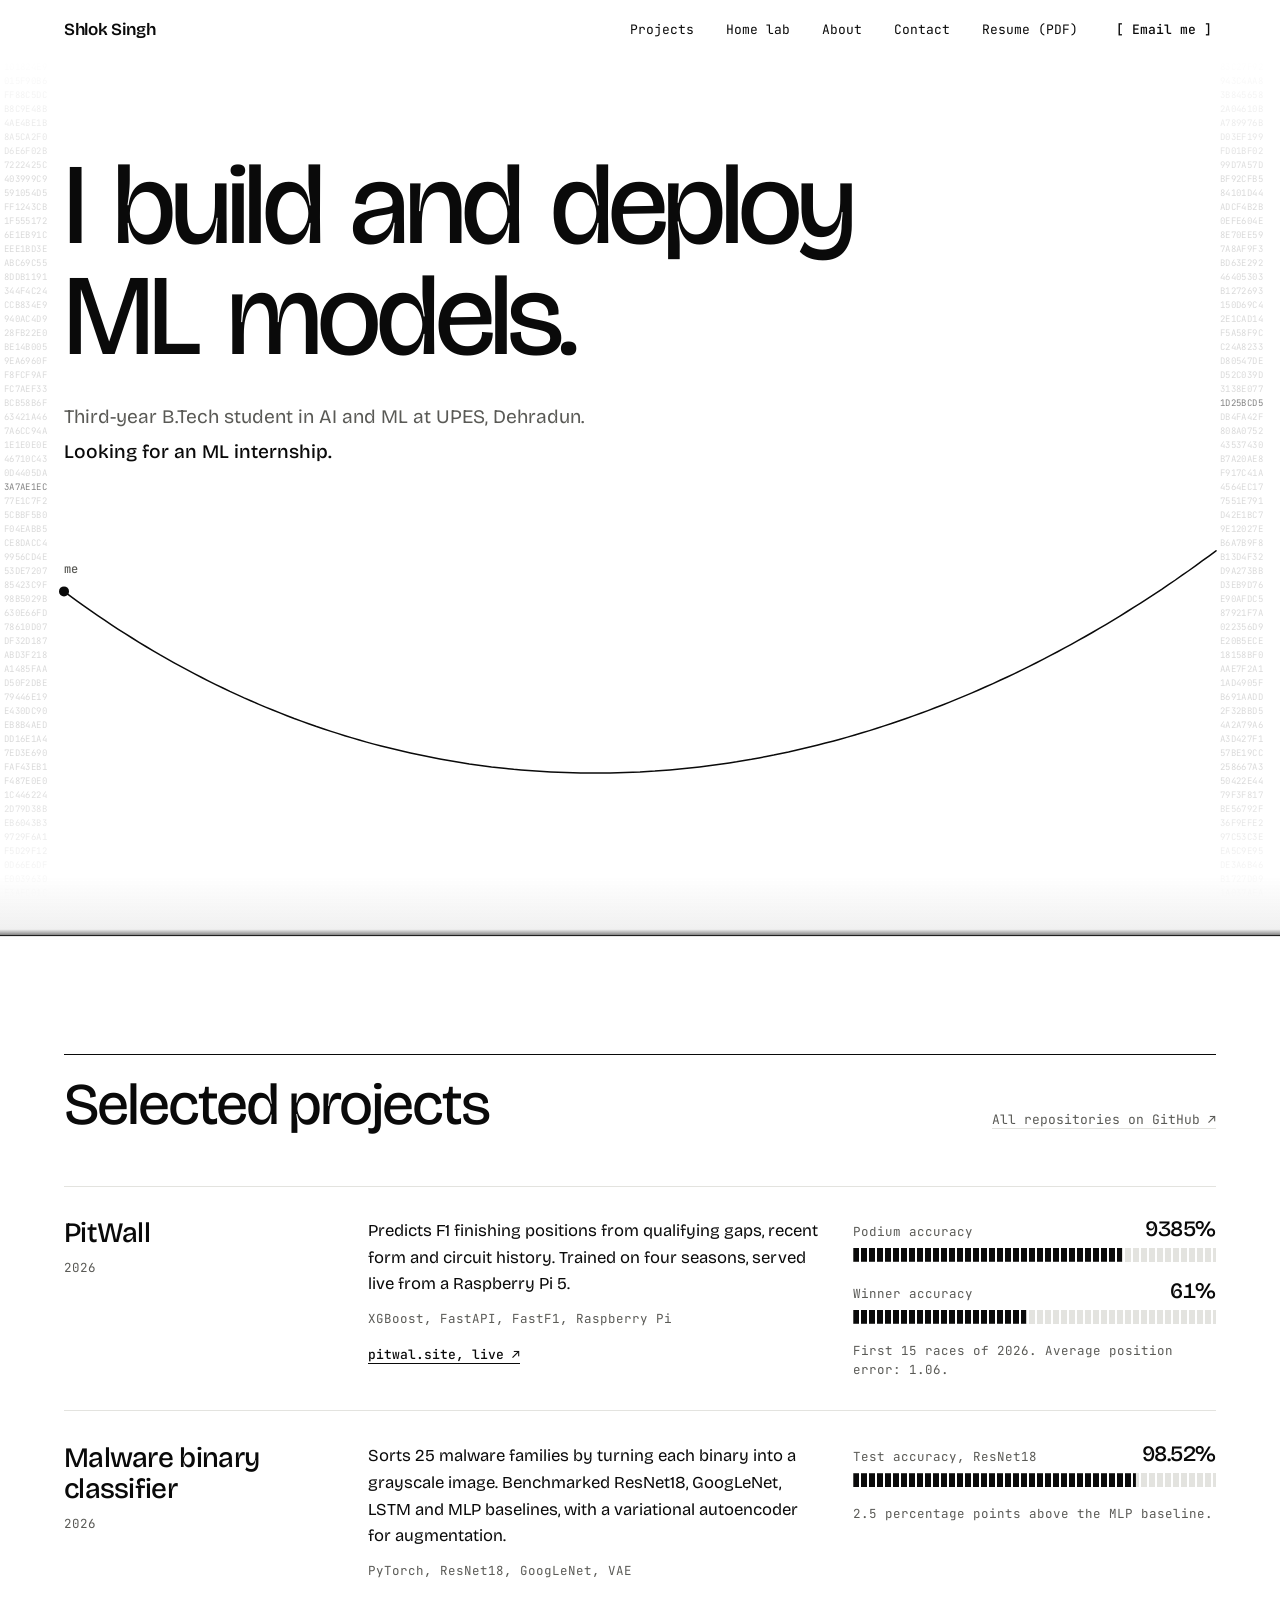
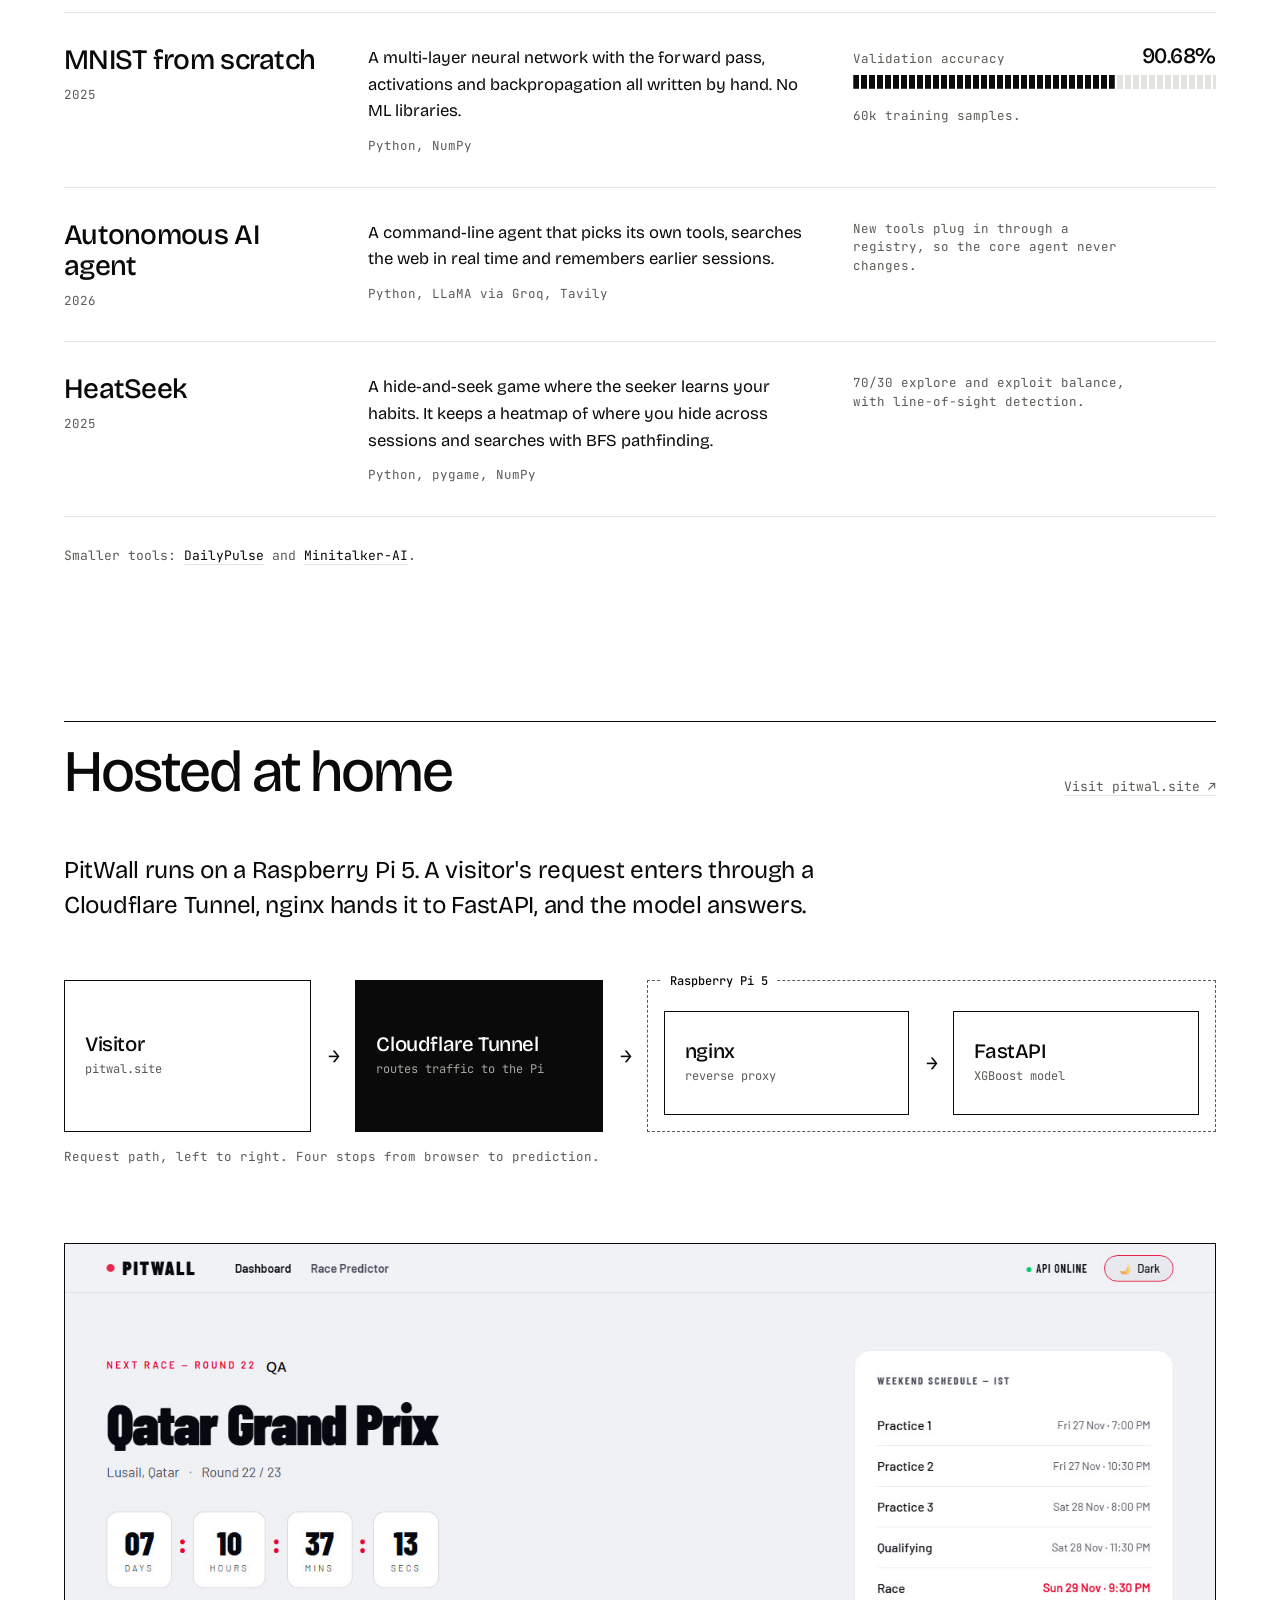
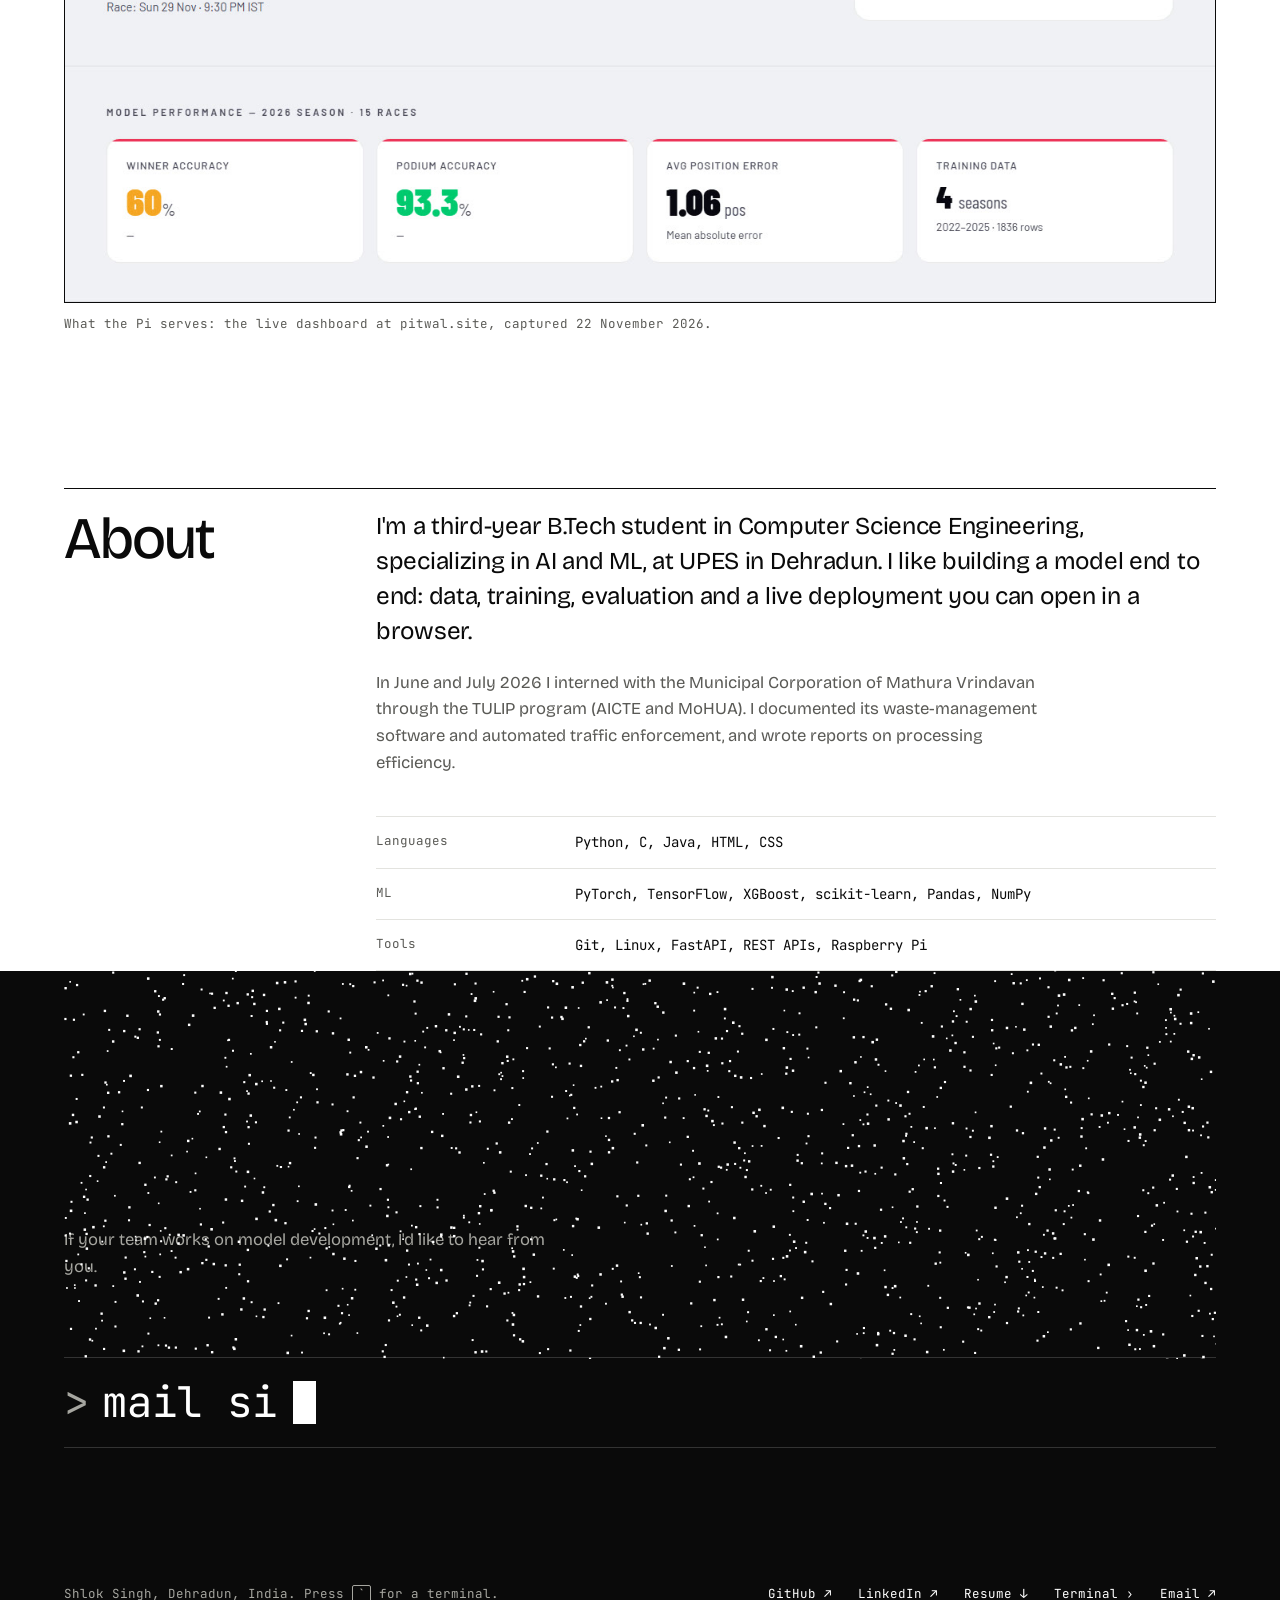
==== index.html @ 0bd2732e "Add profiler cards, terminal, scan sweep and hex strips" ====
<!doctype html>
<html lang="en">
<head>
<meta charset="utf-8">
<meta name="viewport" content="width=device-width, initial-scale=1">
<title>Shlok Singh, ML projects and models</title>
<meta name="description" content="Shlok Singh builds and deploys ML models. Third-year B.Tech student in AI and ML, looking for an ML internship.">
<meta name="theme-color" content="#ffffff">
<meta property="og:title" content="Shlok Singh, ML projects and models">
<meta property="og:description" content="I build and deploy ML models. Looking for an ML internship.">
<meta property="og:type" content="website">
<meta property="og:url" content="https://shlokisafk.github.io/">
<meta property="og:image" content="https://shlokisafk.github.io/assets/pitwall.jpg">
<meta property="og:image:alt" content="The PitWall dashboard, an F1 race predictor served from a Raspberry Pi.">
<meta name="twitter:card" content="summary_large_image">
<link rel="canonical" href="https://shlokisafk.github.io/">
<link rel="icon" href="data:image/svg+xml,%3Csvg xmlns='http://www.w3.org/2000/svg' viewBox='0 0 32 32'%3E%3Crect width='32' height='32' fill='%23fff'/%3E%3Cpath d='M4 9C12 30 22 30 28 6' fill='none' stroke='%230a0a0a' stroke-width='2.5'/%3E%3Ccircle cx='4' cy='9' r='3' fill='%230a0a0a'/%3E%3C/svg%3E">
<link rel="preconnect" href="https://fonts.googleapis.com">
<link rel="preconnect" href="https://fonts.gstatic.com" crossorigin>
<link rel="stylesheet" href="https://fonts.googleapis.com/css2?family=Bricolage+Grotesque:opsz,wght@12..96,300..700&family=JetBrains+Mono:wght@400;500&display=swap">
<script>
  /* Hide animated elements only when JS runs and motion is allowed. Fail open if the script never starts. */
  (function () {
    var d = document.documentElement;
    if (!matchMedia('(prefers-reduced-motion: reduce)').matches) {
      d.classList.add('js');
      window.__psafe = setTimeout(function () { d.classList.remove('js'); }, 5000);
    }
  })();
</script>
<link rel="stylesheet" href="css/style.css">
</head>
<body>
<a class="skip" href="#main">Skip to content</a>

<header class="nav" id="top">
  <a class="brand" href="#top" aria-label="Shlok Singh, back to top">Shlok Singh</a>
  <nav class="nav-links" aria-label="Primary">
    <a href="#projects">Projects</a>
    <a href="#lab">Home lab</a>
    <a href="#about">About</a>
    <a href="#contact">Contact</a>
    <a href="assets/Shlok-Singh-Resume.pdf" download>Resume (PDF)</a>
  </nav>
  <a class="nav-cta" href="mailto:singhshlok720@gmail.com">[ Email me ]</a>
</header>

<main id="main">

  <section class="hero" id="hero" aria-labelledby="hero-title">
    <div class="wrap">
      <h1 id="hero-title" class="display" aria-label="I build and deploy ML models.">
        <span class="ln" aria-hidden="true">I build and deploy</span>
        <span class="ln" aria-hidden="true">ML models.</span>
      </h1>
      <p class="hero-sub">
        Third-year B.Tech student in AI and ML at UPES, Dehradun.
        <strong>Looking for an ML internship.</strong>
      </p>
    </div>

    <p class="ping-line" id="live" hidden><span class="live-dot" id="live-dot" aria-hidden="true"></span><span id="live-txt">Asking the Raspberry Pi at pitwal.site…</span></p>
    <button class="pause" id="pause" type="button" aria-pressed="false" hidden>Pause animation</button>
    <div class="thread" aria-hidden="true">
      <svg id="thread-svg" focusable="false">
        <path id="thread-path" pathLength="1" fill="none" stroke="currentColor" stroke-width="1.5" stroke-linecap="round"/>
        <g id="packets"></g>
        <g id="node-me">
          <circle class="n-ring" r="5" fill="none" stroke="currentColor" stroke-width="1.5" opacity="0"/>
          <circle class="n-core" r="5" fill="currentColor"/>
          <text class="n-label">me</text>
        </g>
        <g id="node-model">
          <circle class="n-ring" r="5" fill="none" stroke="currentColor" stroke-width="1.5" opacity="0"/>
          <circle class="n-core" r="5" fill="var(--paper)" stroke="currentColor" stroke-width="1.5"/>
          <text class="n-label">model</text>
        </g>
      </svg>
    </div>
  </section>

  <section class="section" id="projects" aria-labelledby="projects-title">
    <div class="wrap">
      <div class="sec-head">
        <h2 id="projects-title">Selected projects</h2>
        <a class="quiet" href="https://github.com/ShlokisAFK">All repositories on GitHub ↗</a>
      </div>

      <ul class="work">
        <li class="work-row" data-profile="model: XGBoost, early stopping|trained on: 1,836 rows, 2022-2025|features: form, circuit, quali gap|served: Raspberry Pi 5, FastAPI|podium: 93.3%  winner: 60%">
          <div class="w-name">
            <h3><a class="stretch" href="https://github.com/ShlokisAFK/PitWall">PitWall</a></h3>
            <p class="meta">2026</p>
          </div>
          <div class="w-body">
            <p>Predicts F1 finishing positions from qualifying gaps, recent form and circuit history. Trained on four seasons, served live from a Raspberry Pi 5.</p>
            <p class="stack">XGBoost, FastAPI, FastF1, Raspberry Pi</p>
            <p><a class="live" href="https://pitwal.site">pitwal.site, live ↗</a></p>
          </div>
          <div class="w-metrics">
            <div class="metric">
              <div class="m-top"><span>Podium accuracy</span><span class="m-val"><b data-count="93.3" data-dec="1">93.3</b>%</span></div>
              <div class="bar" role="img" aria-label="Podium accuracy 93.3 percent"><i style="--v:93.3%"></i></div>
            </div>
            <div class="metric">
              <div class="m-top"><span>Winner accuracy</span><span class="m-val"><b data-count="60" data-dec="0">60</b>%</span></div>
              <div class="bar" role="img" aria-label="Winner accuracy 60 percent"><i style="--v:60%"></i></div>
            </div>
            <p class="note">First 15 races of 2026. Average position error: 1.06.</p>
          </div>
        </li>

        <li class="work-row" data-profile="task: 25-class image classification|input: binaries as grayscale images|models: ResNet18, GoogLeNet, LSTM, MLP|augmentation: variational autoencoder|best: ResNet18, 98.12% test accuracy">
          <div class="w-name">
            <h3><a class="stretch" href="https://github.com/ShlokisAFK/malware-binary-classifier">Malware binary classifier</a></h3>
            <p class="meta">2026</p>
          </div>
          <div class="w-body">
            <p>Sorts 25 malware families by turning each binary into a grayscale image. Benchmarked ResNet18, GoogLeNet, LSTM and MLP baselines, with a variational autoencoder for augmentation.</p>
            <p class="stack">PyTorch, ResNet18, GoogLeNet, VAE</p>
          </div>
          <div class="w-metrics">
            <div class="metric">
              <div class="m-top"><span>Test accuracy, ResNet18</span><span class="m-val"><b data-count="98.12" data-dec="2">98.12</b>%</span></div>
              <div class="bar" role="img" aria-label="Test accuracy 98.12 percent"><i style="--v:98.12%"></i></div>
            </div>
            <p class="note">2.5 percentage points above the MLP baseline.</p>
          </div>
        </li>

        <li class="work-row" data-profile="built with: Python, NumPy only|by hand: forward pass, backprop|data: 60k samples|result: 90.78% validation accuracy">
          <div class="w-name">
            <h3><a class="stretch" href="https://github.com/ShlokisAFK/MNIST-Digit-Classifier">MNIST from scratch</a></h3>
            <p class="meta">2025</p>
          </div>
          <div class="w-body">
            <p>A multi-layer neural network with the forward pass, activations and backpropagation all written by hand. No ML libraries.</p>
            <p class="stack">Python, NumPy</p>
          </div>
          <div class="w-metrics">
            <div class="metric">
              <div class="m-top"><span>Validation accuracy</span><span class="m-val"><b data-count="90.78" data-dec="2">90.78</b>%</span></div>
              <div class="bar" role="img" aria-label="Validation accuracy 90.78 percent"><i style="--v:90.78%"></i></div>
            </div>
            <p class="note">60k training samples.</p>
          </div>
        </li>

        <li class="work-row" data-profile="model: LLaMA via Groq|search: Tavily, real time|memory: persistent JSON|design: tool registry|interface: command line">
          <div class="w-name">
            <h3><a class="stretch" href="https://github.com/ShlokisAFK/ai_agent">Autonomous AI agent</a></h3>
            <p class="meta">2026</p>
          </div>
          <div class="w-body">
            <p>A command-line agent that picks its own tools, searches the web in real time and remembers earlier sessions.</p>
            <p class="stack">Python, LLaMA via Groq, Tavily</p>
          </div>
          <div class="w-metrics">
            <p class="note solo">New tools plug in through a registry, so the core agent never changes.</p>
          </div>
        </li>

        <li class="work-row" data-profile="agent: seeker with BFS pathfinding|learns: player heatmap across sessions|policy: 70/30 explore and exploit|perception: line-of-sight detection|stack: Python, pygame, NumPy">
          <div class="w-name">
            <h3><a class="stretch" href="https://github.com/ShlokisAFK/HeatSeek">HeatSeek</a></h3>
            <p class="meta">2025</p>
          </div>
          <div class="w-body">
            <p>A hide-and-seek game where the seeker learns your habits. It keeps a heatmap of where you hide across sessions and searches with BFS pathfinding.</p>
            <p class="stack">Python, pygame, NumPy</p>
          </div>
          <div class="w-metrics">
            <p class="note solo">70/30 explore and exploit balance, with line-of-sight detection.</p>
          </div>
        </li>
      </ul>

      <p class="also">Smaller tools: <a href="https://github.com/ShlokisAFK/DailyPulse">DailyPulse</a> and <a href="https://github.com/ShlokisAFK/Minitalker-AI">Minitalker-AI</a>.</p>
    </div>
  </section>

  <section class="section" id="lab" aria-labelledby="lab-title">
    <div class="wrap">
      <div class="sec-head">
        <h2 id="lab-title">Hosted at home</h2>
        <a class="quiet" href="https://pitwal.site">Visit pitwal.site ↗</a>
      </div>
      <p class="lead">PitWall runs on a Raspberry Pi 5. A visitor's request enters through a Cloudflare Tunnel, nginx hands it to FastAPI, and the model answers.</p>

      <ol class="flow" aria-label="Request path from visitor to model">
        <li class="step"><span class="s-name">Visitor</span><span class="s-sub">pitwal.site</span></li>
        <li class="step"><span class="s-name">Cloudflare Tunnel</span><span class="s-sub">routes traffic to the Pi</span></li>
        <li class="pi">
          <span class="pi-label">Raspberry Pi 5</span>
          <ol>
            <li class="step"><span class="s-name">nginx</span><span class="s-sub">reverse proxy</span></li>
            <li class="step"><span class="s-name">FastAPI</span><span class="s-sub">XGBoost model</span></li>
          </ol>
        </li>
      </ol>
      <p class="note">Request path, left to right. Four stops from browser to prediction.</p>

      <figure class="shot">
        <a href="https://pitwal.site" aria-label="Open the live PitWall dashboard, pitwal.site">
          <img src="assets/pitwall.jpg" width="1440" height="824" loading="lazy"
               alt="The PitWall dashboard in its light theme: a countdown to the next Grand Prix and four model-performance cards showing 60 percent winner accuracy, 93.3 percent podium accuracy, 1.06 positions average error, and four seasons of training data.">
        </a>
        <figcaption class="note">What the Pi serves: the live dashboard at pitwal.site, captured 22 November 2026.</figcaption>
      </figure>
    </div>
  </section>

  <section class="section" id="about" aria-labelledby="about-title">
    <div class="wrap">
     <div class="about about-rule">
      <div>
        <h2 id="about-title">About</h2>
      </div>
      <div class="about-body">
        <p class="lead">I'm a third-year B.Tech student in Computer Science Engineering, specializing in AI and ML, at UPES in Dehradun. I like building a model end to end: data, training, evaluation and a live deployment you can open in a browser.</p>
        <p>In June and July 2026 I interned with the Municipal Corporation of Mathura Vrindavan through the TULIP program (AICTE and MoHUA). I documented its waste-management software and automated traffic enforcement, and wrote reports on processing efficiency.</p>
        <dl class="skills">
          <div><dt>Languages</dt><dd>Python, C, Java, HTML, CSS</dd></div>
          <div><dt>ML</dt><dd>PyTorch, TensorFlow, XGBoost, scikit-learn, Pandas, NumPy</dd></div>
          <div><dt>Tools</dt><dd>Git, Linux, FastAPI, REST APIs, Raspberry Pi</dd></div>
        </dl>
      </div>
     </div>
    </div>
  </section>

  <section class="band" id="contact" aria-labelledby="contact-title">
    <div class="wrap">
      <h2 id="contact-title">Open to an ML internship.</h2>
      <p class="band-sub">If your team works on model development, I'd like to hear from you.</p>
      <a class="cmd" href="mailto:singhshlok720@gmail.com" aria-label="Email singhshlok720@gmail.com">
        <span class="prompt" aria-hidden="true">&gt;</span>
        <span class="cmd-text" aria-hidden="true">mail singhshlok720@gmail.com</span><span class="cur" aria-hidden="true"></span>
      </a>
      <footer class="foot">
        <p>Shlok Singh, Dehradun, India. Press <kbd>`</kbd> for a terminal.</p>
        <p><a href="https://github.com/ShlokisAFK">GitHub ↗</a> <a href="https://www.linkedin.com/in/shlokisafk/">LinkedIn ↗</a> <a href="assets/Shlok-Singh-Resume.pdf" download>Resume ↓</a> <button type="button" class="linklike" data-open-terminal>Terminal ›</button> <a href="mailto:singhshlok720@gmail.com">Email ↗</a></p>
      </footer>
    </div>
  </section>

</main>

<script src="vendor/gsap.min.js"></script>
<script src="vendor/ScrollTrigger.min.js"></script>
<script src="vendor/ScrambleTextPlugin.min.js"></script>
<script src="js/main.js"></script>
<script src="js/dust.js"></script>
<script src="js/artifacts.js"></script>
<script src="js/profiler.js"></script>
<script src="js/terminal.js"></script>
<script src="js/sweep.js"></script>
<script src="js/hexstrip.js"></script>
</body>
</html>
---- css/style.css ----
/* ---------- Tokens ---------- */
:root {
  --paper: #ffffff;
  --wash: #f6f6f4;
  --ink: #0a0a0a;
  --ink-2: #5a5a56;      /* 6.9:1 on paper */
  --rule: #e3e3df;
  --dim: #a6a6a0;        /* on ink, 7.9:1 */

  --sans: "Bricolage Grotesque", system-ui, -apple-system, "Segoe UI", sans-serif;
  --mono: "JetBrains Mono", ui-monospace, "SFMono-Regular", Menlo, Consolas, monospace;

  --nav: 60px;
  --gutter: clamp(20px, 5vw, 96px);
  --max: 2400px;
  --ease: cubic-bezier(.2, .7, .2, 1);
}

*, *::before, *::after { box-sizing: border-box; }
html { scroll-behavior: smooth; scroll-padding-top: calc(var(--nav) + 16px); -webkit-text-size-adjust: 100%; }
body {
  margin: 0;
  background: var(--paper);
  color: var(--ink);
  font: 400 clamp(16px, .6vw + 9px, 21px)/1.6 var(--sans);
  font-optical-sizing: auto;
  -webkit-font-smoothing: antialiased;
  text-rendering: optimizeLegibility;
}
h1, h2, h3, p, ul, ol, dl, dd { margin: 0; padding: 0; }
ul, ol { list-style: none; }
a { color: inherit; text-decoration: none; }
:focus-visible { outline: 2px solid var(--ink); outline-offset: 4px; border-radius: 1px; }
.band :focus-visible { outline-color: var(--paper); }

.wrap { width: 100%; max-width: var(--max); margin-inline: auto; padding-inline: var(--gutter); }
.skip { position: absolute; left: 16px; top: -60px; z-index: 100; padding: 10px 14px; background: var(--ink); color: var(--paper); font: 500 13px var(--mono); }
.skip:focus { top: 12px; }

/* ---------- Nav ---------- */
.nav {
  position: fixed; inset: 0 0 auto 0; z-index: 50; height: var(--nav);
  display: flex; align-items: center; gap: 32px;
  padding-inline: max(var(--gutter), calc((100vw - var(--max)) / 2 + var(--gutter)));
  background: color-mix(in srgb, var(--paper) 92%, transparent);
  backdrop-filter: blur(10px);
  border-bottom: 1px solid transparent;
  transition: border-color .3s;
}
.nav.scrolled { border-bottom-color: var(--rule); }
.brand { font-weight: 600; font-size: 17px; letter-spacing: -.02em; margin-right: auto; }
.nav-links { display: flex; gap: 28px; font: 400 13px/1 var(--mono); }
.nav-links a, .nav-cta { position: relative; padding: 10px 2px; }
.nav-links a::after { content: ""; position: absolute; left: 2px; right: 2px; bottom: 5px; height: 1px; background: currentColor; transform: scaleX(0); transform-origin: left; transition: transform .35s var(--ease); }
.nav-links a:hover::after, .nav-links a:focus-visible::after { transform: scaleX(1); }
.nav-cta { font: 500 13px/1 var(--mono); padding: 10px 4px; transition: background .2s, color .2s; }
.nav-cta:hover { background: var(--ink); color: var(--paper); }

/* ---------- Hero ---------- */
.hero {
  min-height: 100svh; display: flex; flex-direction: column;
  padding-top: calc(var(--nav) + clamp(36px, 10vh, 120px));
}
.display {
  font-weight: 450; font-size: clamp(44px, 9vw, 210px); line-height: .96; letter-spacing: -.042em; word-spacing: .1em;
  font-variation-settings: "opsz" 96;
}
.display .ln { display: block; }
.hero-sub { margin-top: clamp(20px, 3.4vh, 36px); max-width: 54ch; color: var(--ink-2); font-size: clamp(16px, 1.5vw, 28px); }
.hero-sub strong { display: block; margin-top: 4px; color: var(--ink); font-weight: 500; }

.thread { position: relative; flex: 1; min-height: clamp(280px, 40vh, 480px); margin-top: clamp(8px, 3vh, 40px); color: var(--ink); }
.thread svg { position: absolute; inset: 0; width: 100%; height: 100%; overflow: visible; }
.pause {
  position: absolute; right: var(--gutter); bottom: 20px; z-index: 5;
  padding: 8px 4px; border: 0; background: none; color: var(--ink-2); cursor: pointer;
  font: 500 12px/1 var(--mono); transition: color .2s, background .2s;
}
.pause:hover { color: var(--paper); background: var(--ink); }
.ping-line { position: absolute; left: var(--gutter); bottom: 20px; z-index: 5; max-width: calc(100% - var(--gutter) * 2 - 150px); display: flex; align-items: baseline; gap: 10px; font: 400 12px/1.5 var(--mono); color: var(--ink-2); }
.ping-line[hidden] { display: none; }
.live-dot { flex: none; width: 8px; height: 8px; border: 1.5px solid var(--ink); border-radius: 50%; transform: translateY(0); transition: background .3s; }
.live-dot.ok { background: var(--ink); }
.thread { touch-action: pan-y; user-select: none; -webkit-user-select: none; }
.display .ln { white-space: nowrap; }
.display .c { display: inline-block; font-variation-settings: "wght" 450, "opsz" 96; }
.hero { position: relative; }
.n-label { font: 500 12px var(--mono); fill: var(--ink-2); }
.pk-label { font: 500 12px var(--mono); fill: var(--ink); }

/* ---------- Sections ---------- */
.section { padding-block: clamp(72px, 12vw, 160px) 0; }
.section:last-of-type { padding-bottom: clamp(72px, 12vw, 160px); }
.sec-head {
  display: flex; align-items: baseline; justify-content: space-between; gap: 24px; flex-wrap: wrap;
  padding-top: 20px; border-top: 1px solid var(--ink); margin-bottom: clamp(28px, 4vw, 56px);
}
h2 { font-weight: 450; font-size: clamp(30px, 4.6vw, 88px); line-height: 1.02; letter-spacing: -.035em; }
.quiet { font: 400 13px var(--mono); color: var(--ink-2); border-bottom: 1px solid var(--rule); transition: color .2s, border-color .2s; }
.quiet:hover { color: var(--ink); border-color: var(--ink); }
.lead { font-size: clamp(18px, 1.9vw, 36px); line-height: 1.45; letter-spacing: -.012em; max-width: 52ch; }
.note { font: 400 12.5px/1.5 var(--mono); color: var(--ink-2); }

/* ---------- Work list ---------- */
.work-row {
  position: relative; display: grid; gap: 20px 32px;
  grid-template-columns: minmax(0, 3fr) minmax(0, 5fr) minmax(0, 4fr);
  padding: 32px 20px; margin-inline: -20px;
  background: linear-gradient(var(--rule), var(--rule)) 20px 100% / calc(100% - 40px) 1px no-repeat;
  transition: background-color .3s var(--ease), color .3s var(--ease);
}
.work-row:first-child::before { content: ""; position: absolute; left: 20px; right: 20px; top: 0; height: 1px; background: var(--rule); }
.work-row h3 { font-weight: 500; font-size: clamp(22px, 2.2vw, 42px); line-height: 1.1; letter-spacing: -.025em; }
.stretch::after { content: ""; position: absolute; inset: 0; }
.meta, .stack { font: 400 12.5px/1.5 var(--mono); color: var(--ink-2); }
.meta { margin-top: 10px; }
.w-body p + p { margin-top: 12px; }
.w-body > p:first-child { max-width: 56ch; }
.live { position: relative; z-index: 2; font: 500 13px var(--mono); border-bottom: 1px solid currentColor; }
.w-metrics { display: grid; align-content: start; gap: 18px; }
.metric .m-top { display: flex; justify-content: space-between; align-items: baseline; gap: 12px; font: 400 12.5px var(--mono); color: var(--ink-2); margin-bottom: 8px; }
.m-val { font: 500 22px/1 var(--sans); letter-spacing: -.02em; color: var(--ink); font-variant-numeric: tabular-nums; }
.m-val b { font-weight: 500; }
.note.solo { max-width: 36ch; }

/* block bar: 8px steps, 6px filled */
.bar { height: 14px; background: repeating-linear-gradient(90deg, var(--rule) 0 6px, transparent 6px 8px); }
.bar i { display: block; height: 100%; width: var(--v); background: repeating-linear-gradient(90deg, var(--ink) 0 6px, transparent 6px 8px); }

@media (hover: hover) {
  .work-row:hover { background-color: var(--ink); background-image: none; color: var(--paper); }
  .work-row:hover::before { background: transparent; }
  .work-row:hover .meta, .work-row:hover .stack, .work-row:hover .note, .work-row:hover .metric .m-top { color: var(--dim); }
  .work-row:hover .m-val { color: var(--paper); }
  .work-row:hover .bar { background: repeating-linear-gradient(90deg, #333 0 6px, transparent 6px 8px); }
  .work-row:hover .bar i { background: repeating-linear-gradient(90deg, var(--paper) 0 6px, transparent 6px 8px); }
}
.work-row:focus-within { outline: 2px solid var(--ink); outline-offset: -2px; }

.also { margin-top: 28px; font: 400 13px/1.7 var(--mono); color: var(--ink-2); }
.also a { color: var(--ink); border-bottom: 1px solid var(--rule); transition: border-color .2s; }
.also a:hover { border-color: var(--ink); }

/* ---------- Home lab flow ---------- */
.flow { --gap: 44px; display: grid; grid-template-columns: 1fr 1fr 2.3fr; gap: var(--gap); margin: clamp(32px, 5vw, 56px) 0 16px; align-items: stretch; }
.step {
  position: relative; display: flex; flex-direction: column; gap: 4px; justify-content: center;
  min-height: 104px; padding: 20px; border: 1px solid var(--ink); background: var(--paper);
  transition: background .35s var(--ease), color .35s var(--ease);
}
.s-name { font-weight: 500; font-size: clamp(17px, 1.6vw, 21px); letter-spacing: -.02em; line-height: 1.15; }
.s-sub { font: 400 12px/1.4 var(--mono); color: var(--ink-2); transition: color .35s; }
.step.on { background: var(--ink); color: var(--paper); }
.step.on .s-sub { color: var(--dim); }
.pi { position: relative; padding: 30px 16px 16px; border: 1px dashed var(--ink-2); }
.pi-label { position: absolute; top: -10px; left: 14px; padding: 0 8px; background: var(--paper); font: 500 12px/20px var(--mono); }
.pi ol { display: grid; grid-template-columns: 1fr 1fr; gap: var(--gap); height: 100%; }
/* connectors: an arrow in each gap */
.flow > .step + .step::before, .flow > .pi::before, .pi .step + .step::before {
  content: "→"; position: absolute; left: calc(var(--gap) * -1); top: 50%; width: var(--gap); transform: translateY(-50%);
  text-align: center; font: 400 20px/1 var(--mono); color: var(--ink);
}

.shot { margin: clamp(40px, 6vw, 80px) 0 0; }
.shot a { display: block; border: 1px solid var(--ink); background: #0a0a0a; transition: transform .45s var(--ease); }
.shot img { display: block; width: 100%; height: auto; }
.shot figcaption { margin-top: 12px; }
@media (hover: hover) { .shot a:hover { transform: translateY(-4px); } }

/* ---------- About ---------- */
.about { display: grid; grid-template-columns: minmax(0, 3fr) minmax(0, 9fr); gap: 32px; }
.about-rule { border-top: 1px solid var(--ink); padding-top: 20px; }
.about-body > p + p { margin-top: 20px; max-width: 62ch; color: var(--ink-2); }
.skills { margin-top: 40px; border-top: 1px solid var(--rule); }
.skills > div { display: grid; grid-template-columns: minmax(90px, 2fr) 7fr; gap: 16px; padding: 14px 0; border-bottom: 1px solid var(--rule); }
.skills dt { font: 400 12.5px/1.6 var(--mono); color: var(--ink-2); }
.skills dd { font: 400 14px/1.6 var(--mono); }

/* ---------- Contact band ---------- */
.band { background: var(--ink); color: var(--paper); padding-top: clamp(72px, 11vw, 150px); }
.band h2 { font-size: clamp(34px, 7.4vw, 170px); letter-spacing: -.04em; }
.band-sub { margin-top: 18px; color: var(--dim); max-width: 44ch; }
/* ---------- Profiler card ---------- */
#profiler {
  position: fixed; left: 0; top: 0; z-index: 45; width: max-content; max-width: min(380px, calc(100vw - 24px)); pointer-events: none;
  padding: 10px 12px 11px; background: var(--paper); color: var(--ink); border: 1px solid var(--ink);
  box-shadow: 4px 4px 0 var(--ink); font: 400 11.5px/1.55 var(--mono);
  opacity: 0; transition: opacity .12s;
}
#profiler.on { opacity: 1; }
#profiler::before, #profiler::after { content: ""; position: absolute; width: 8px; height: 8px; border: 0 solid var(--ink); }
#profiler::before { top: -6px; left: -6px; border-top-width: 1.5px; border-left-width: 1.5px; }
#profiler::after { bottom: -6px; right: -6px; border-bottom-width: 1.5px; border-right-width: 1.5px; }
.p-head { margin-bottom: 6px; padding-bottom: 6px; border-bottom: 1px solid var(--rule); color: var(--ink-2); }
.p-row { display: grid; grid-template-columns: 8.5em 1fr; gap: 10px; }
.p-row .k { color: var(--ink-2); }

/* ---------- Terminal ---------- */
#term {
  position: fixed; left: 0; right: 0; bottom: 0; z-index: 70; display: flex; flex-direction: column;
  height: min(48vh, 440px); background: var(--ink); color: #ededea; border-top: 1px solid #3a3a37;
  font: 400 13px/1.65 var(--mono); transform: translateY(100%); visibility: hidden;
  transition: transform .26s var(--ease), visibility 0s .26s;
}
#term.open { transform: none; visibility: visible; transition: transform .26s var(--ease); }
.t-bar { display: flex; justify-content: space-between; align-items: center; padding: 8px var(--gutter); border-bottom: 1px solid #2a2a28; color: var(--dim); font-size: 12px; }
.t-x { background: none; border: 1px solid #3a3a37; color: var(--dim); font: inherit; padding: 2px 8px; cursor: pointer; }
.t-x:hover { color: var(--ink); background: #ededea; }
.t-out { flex: 1; overflow-y: auto; padding: 12px var(--gutter) 4px; }
.t-l { white-space: pre-wrap; overflow-wrap: anywhere; }
.t-l.echo { color: #fff; }
.t-l.dim { color: var(--dim); }
.t-l.err { color: #ff9b8f; }
.t-line { display: flex; gap: 1ch; align-items: center; padding: 6px var(--gutter) 14px; }
.t-prompt { color: var(--dim); }
.t-in { flex: 1; min-width: 0; background: none; border: 0; outline: none; color: #fff; font: inherit; caret-color: #fff; }
#term :focus-visible { outline-color: #fff; }
.t-in:focus-visible { outline: none; }
kbd { font: 500 12px var(--mono); padding: 0 5px; border: 1px solid var(--dim); border-radius: 2px; }
.foot .linklike { background: none; border: 0; border-bottom: 1px solid #444; padding: 0; margin-left: 18px; color: var(--paper); font: inherit; cursor: pointer; }
.foot .linklike:hover { border-color: var(--paper); }

/* ---------- Scan sweep (plays once on load) ---------- */
#sweep {
  position: fixed; left: 0; right: 0; top: 0; z-index: 55; height: 60px; pointer-events: none;
  background: linear-gradient(to bottom, transparent, rgba(10, 10, 10, .06) 90%, rgba(10, 10, 10, .5)); border-bottom: 1px solid var(--ink);
}
.sweep-tag {
  position: fixed; right: var(--gutter); z-index: 56; pointer-events: none; padding: 3px 8px; background: var(--ink); color: var(--paper);
  font: 500 11.5px/1.4 var(--mono); transform: translateY(-50%);
}

/* ---------- Hex strips in the margins (wide screens only) ---------- */
.hexstrip {
  display: none; position: fixed; top: var(--nav); bottom: 0; width: 56px; overflow: hidden; z-index: 1; pointer-events: none;
  font: 400 9px/14px var(--mono); letter-spacing: .04em; color: rgba(10, 10, 10, .15);
  -webkit-mask-image: linear-gradient(transparent, #000 14%, #000 86%, transparent); mask-image: linear-gradient(transparent, #000 14%, #000 86%, transparent);
}
.hexstrip.left { left: calc((var(--gutter) - 56px) / 2); }
.hexstrip.right { right: calc((var(--gutter) - 56px) / 2); }
.hs-in { display: flex; flex-direction: column; animation: hexdrift 90s linear infinite; }
.hexstrip.right .hs-in { animation-direction: reverse; animation-duration: 120s; }
.hs-in span { transition: color .4s; }
.hs-in span.hot { color: rgba(10, 10, 10, .5); }
.motion-paused .hs-in { animation-play-state: paused; }
@keyframes hexdrift { to { transform: translateY(-50%); } }
@media (min-width: 1120px) { .hexstrip { display: block; } }

#artifacts { position: fixed; inset: 0; width: 100vw; height: 100vh; pointer-events: none; z-index: 40; }
.dust-wrap { position: relative; }
#dust { position: absolute; left: 0; top: -150px; width: 100%; height: calc(100% + 300px); pointer-events: none; }
.dust-on h2 { color: transparent; }
.cmd {
  display: flex; align-items: center; flex-wrap: wrap; gap: .5ch; margin-top: clamp(40px, 6vw, 80px);
  font: 400 clamp(15px, 3.3vw, 44px)/1.25 var(--mono); overflow-wrap: anywhere;
  padding: 18px 0; border-top: 1px solid #333; border-bottom: 1px solid #333;
  transition: color .2s;
}
.cmd .prompt { color: var(--dim); }
.cmd:hover .cmd-text { text-decoration: underline; text-underline-offset: .18em; text-decoration-thickness: 1px; }
.cur { display: inline-block; width: .55em; height: 1em; background: var(--paper); margin-left: .1em; animation: blink 1.1s steps(1) infinite; }
@keyframes blink { 50% { opacity: 0; } }
.foot { display: flex; justify-content: space-between; flex-wrap: wrap; gap: 12px 24px; margin-top: clamp(56px, 9vw, 120px); padding-block: 22px 28px; font: 400 12.5px var(--mono); color: var(--dim); }
.foot a { color: var(--paper); margin-left: 18px; border-bottom: 1px solid #444; }
.foot a:first-child { margin-left: 0; }
.foot a:hover { border-color: var(--paper); }

/* ---------- Motion starting states (only when JS runs) ---------- */
.js .display .ln, .js .hero-sub { opacity: 0; }
.js #thread-path { stroke-dasharray: 1; stroke-dashoffset: 1; }
.js #node-me, .js #node-model { opacity: 0; }
.js .bar i { clip-path: inset(0 100% 0 0); }
.js .cmd-text { visibility: hidden; }

@media (prefers-reduced-motion: reduce) {
  .cur { animation: none; }
  html { scroll-behavior: auto; }
  #term, #term.open { transition: none; }
  #profiler { transition: none; }
}

/* ---------- Responsive ---------- */
@media (max-width: 900px) {
  .work-row { grid-template-columns: 1fr; gap: 14px; padding: 28px 20px; }
  .w-metrics { margin-top: 6px; }
  .about { grid-template-columns: 1fr; }
  .flow { --gap: 40px; grid-template-columns: 1fr; }
  .pi ol { grid-template-columns: 1fr; }
  .flow > .step + .step::before, .flow > .pi::before, .pi .step + .step::before {
    content: "↓"; left: 0; right: 0; width: auto; top: calc(var(--gap) * -1); height: var(--gap);
    display: flex; align-items: center; justify-content: center; transform: none;
  }
}
@media (max-width: 700px) {
  .t-in { font-size: 16px; }
  .ping-line { max-width: none; right: var(--gutter); bottom: 52px; }
  .pause { left: var(--gutter); right: auto; bottom: 14px; }
  .nav { gap: 16px; }
  /* phones: keep the two links people jump to; the rest are one scroll away */
  .nav-links { gap: 18px; }
  .nav-links a:not([href="#projects"]):not([href="#contact"]) { display: none; }
}
@media (max-width: 480px) {
  .nav-cta { display: none; }
}
@media (max-width: 360px) {
  .display { font-size: 38px; }
}
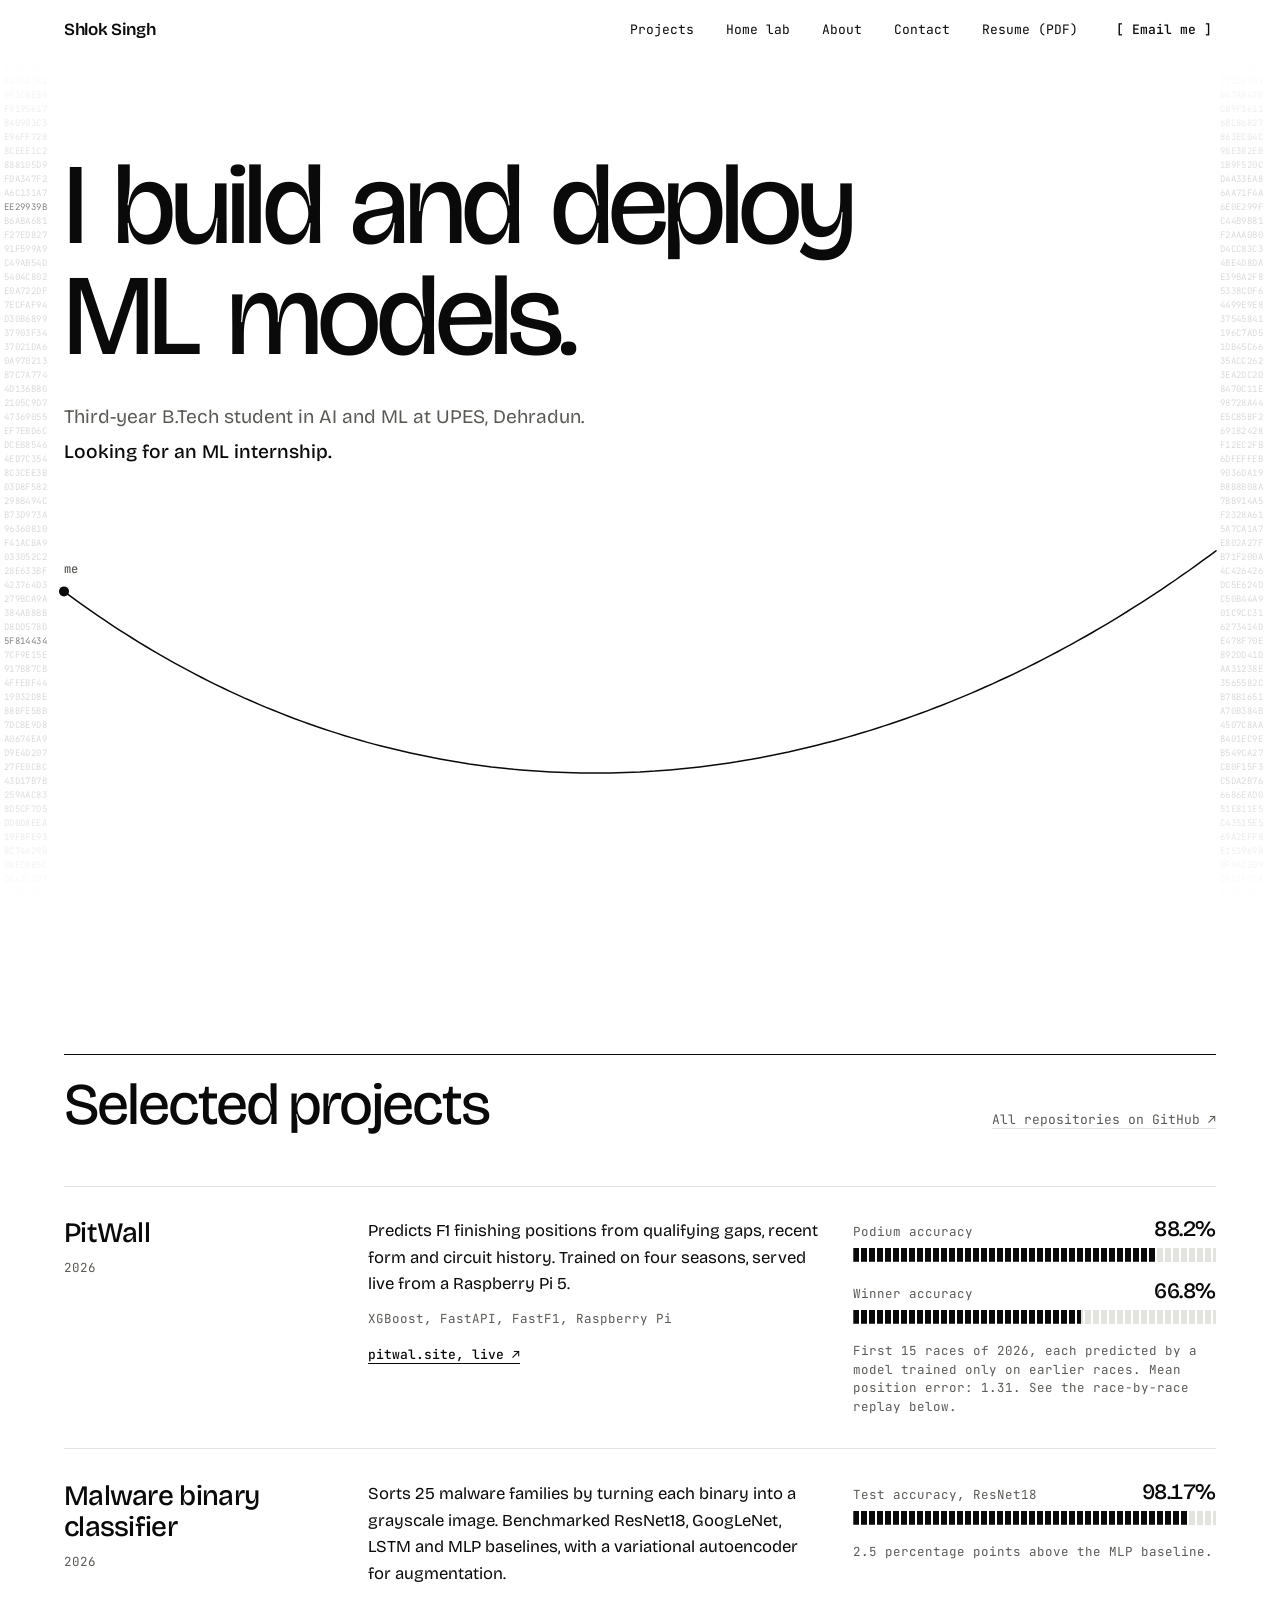
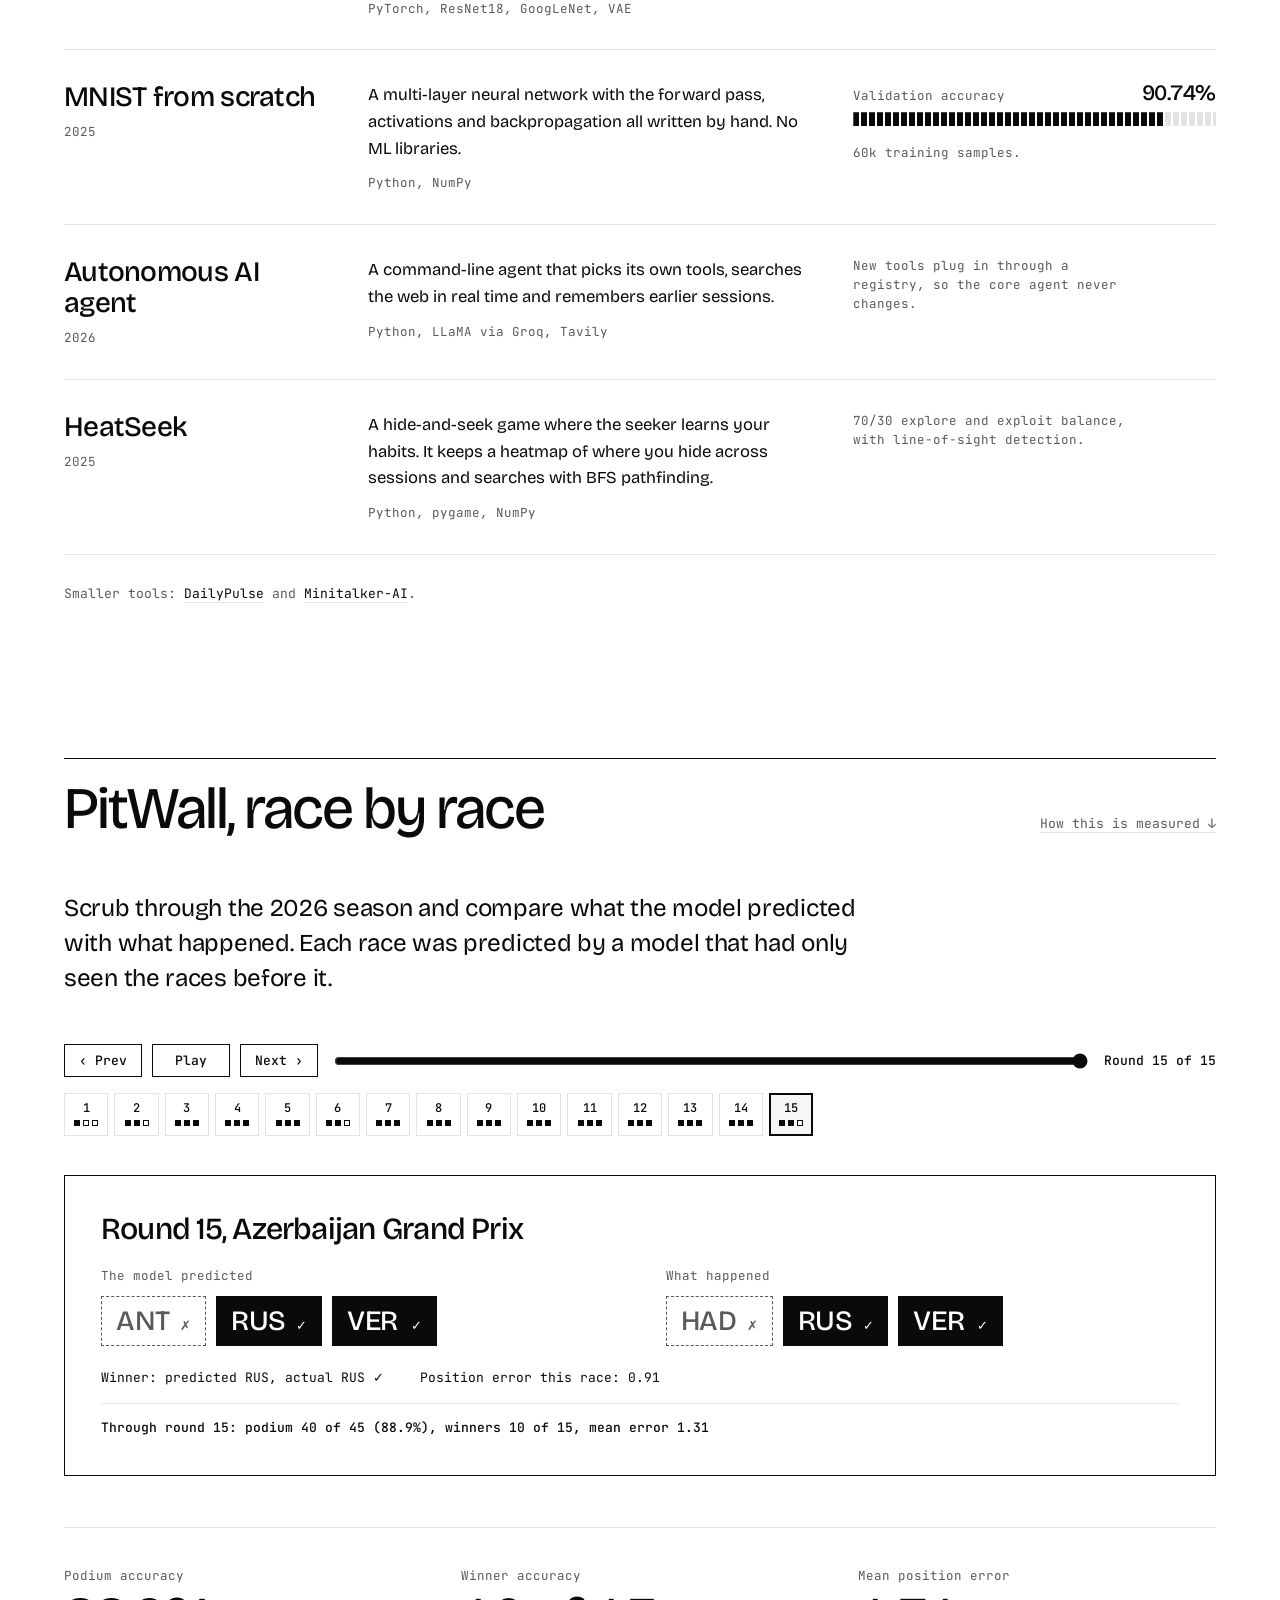
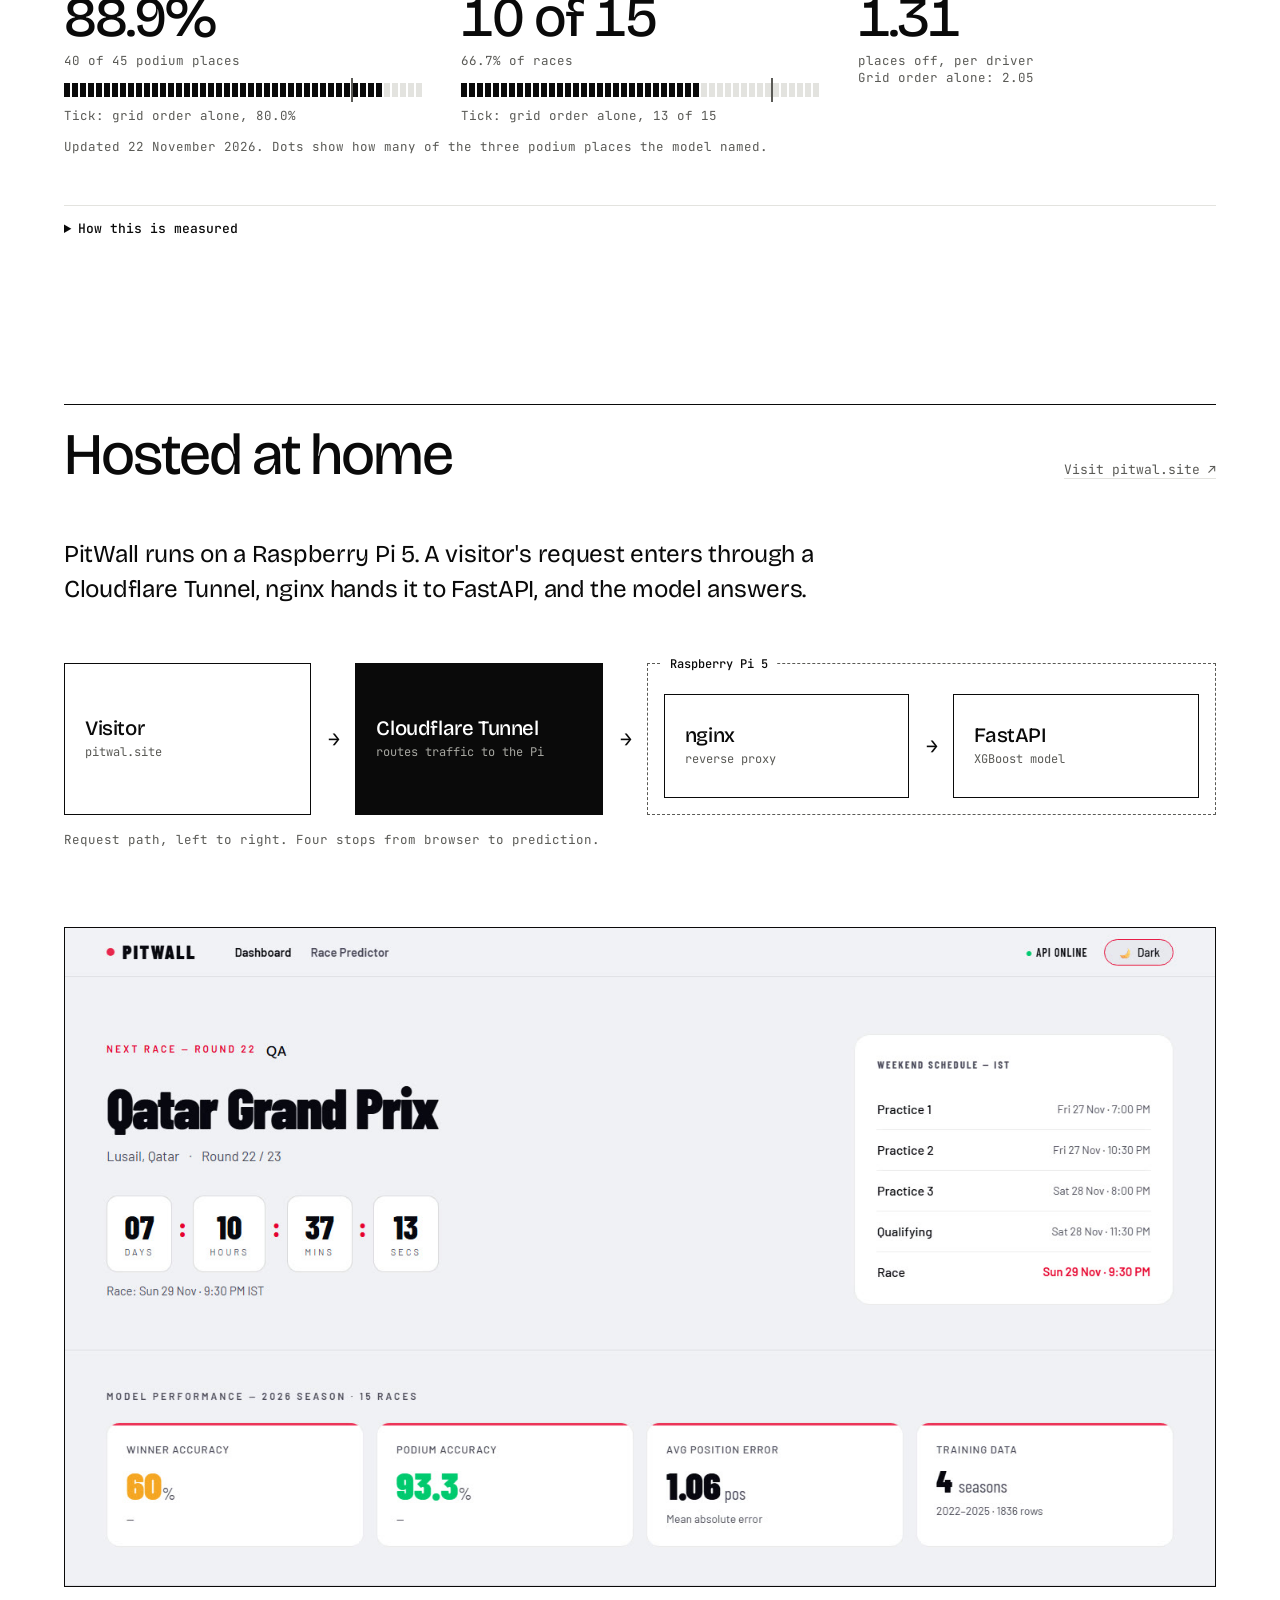
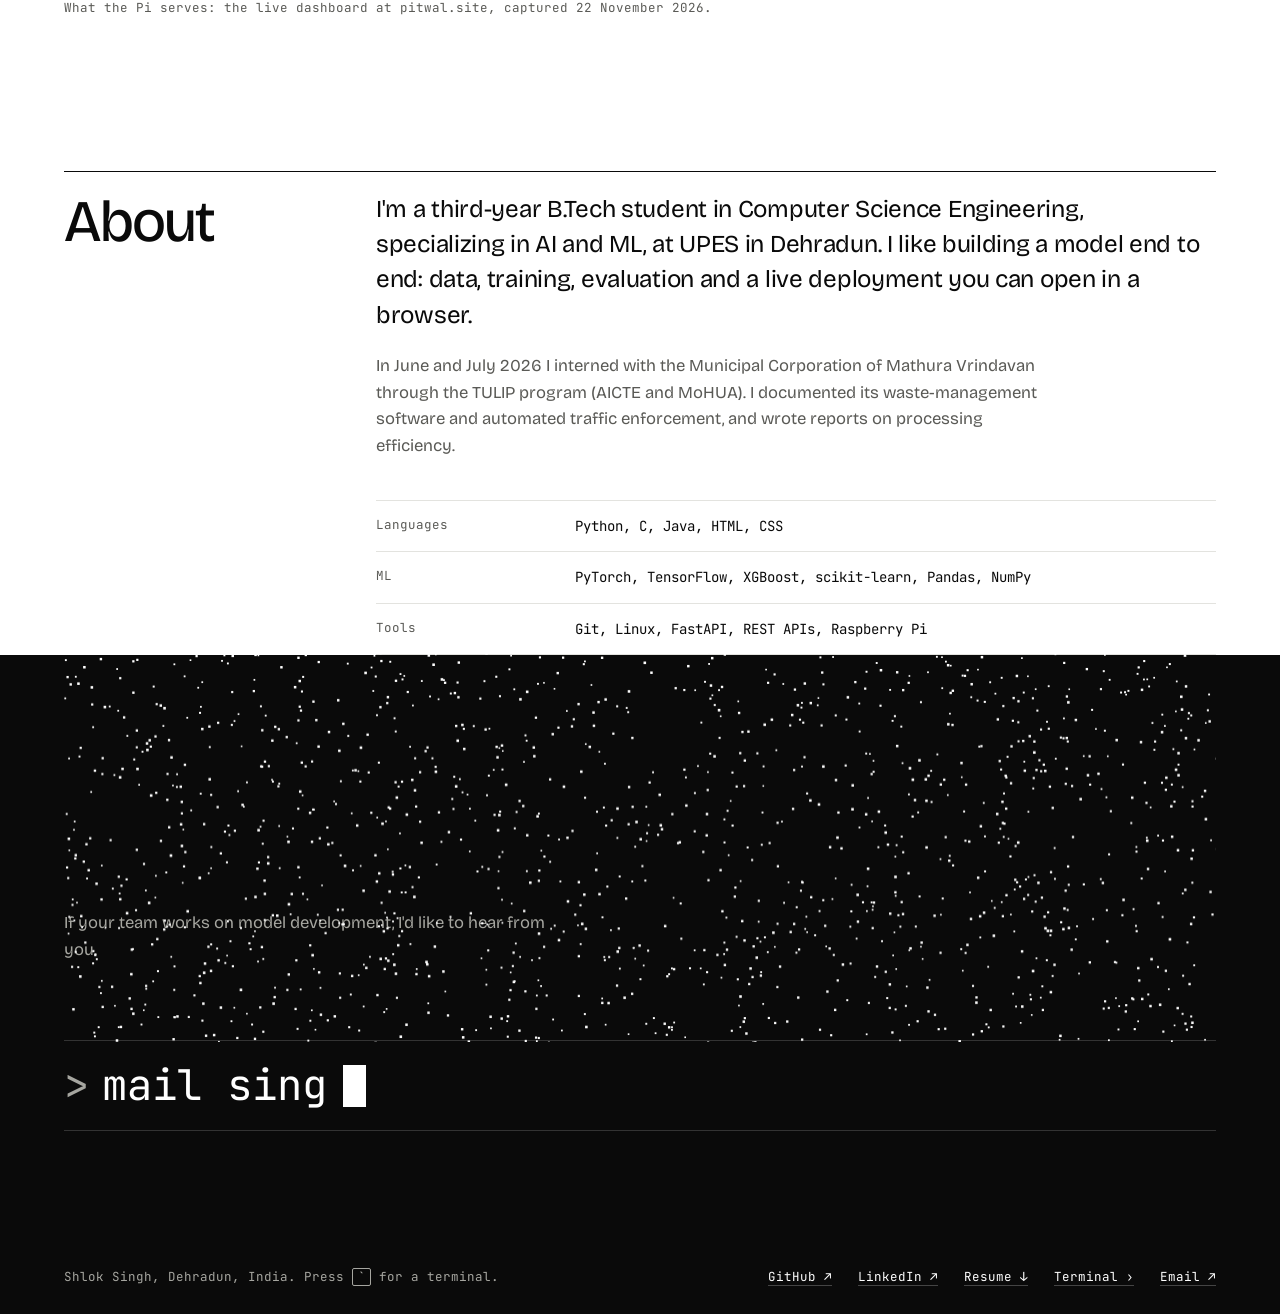
==== commit 158831a2: "Add race-by-race PitWall replay, driven by data published from the Pi The headline PitWall numbers n" ====
--- a/index.html
+++ b/index.html
@@ -87,7 +87,7 @@
       </div>
 
       <ul class="work">
-        <li class="work-row" data-profile="model: XGBoost, early stopping|trained on: 1,836 rows, 2022-2025|features: form, circuit, quali gap|served: Raspberry Pi 5, FastAPI|podium: 93.3%  winner: 60%">
+        <li class="work-row" data-profile="model: XGBoost, early stopping|evaluated: walk-forward on 2026|features: form, circuit, quali gap|served: Raspberry Pi 5, FastAPI|podium: 88.9%  winner: 66.7%">
           <div class="w-name">
             <h3><a class="stretch" href="https://github.com/ShlokisAFK/PitWall">PitWall</a></h3>
             <p class="meta">2026</p>
@@ -98,15 +98,15 @@
             <p><a class="live" href="https://pitwal.site">pitwal.site, live ↗</a></p>
           </div>
           <div class="w-metrics">
-            <div class="metric">
-              <div class="m-top"><span>Podium accuracy</span><span class="m-val"><b data-count="93.3" data-dec="1">93.3</b>%</span></div>
-              <div class="bar" role="img" aria-label="Podium accuracy 93.3 percent"><i style="--v:93.3%"></i></div>
-            </div>
-            <div class="metric">
-              <div class="m-top"><span>Winner accuracy</span><span class="m-val"><b data-count="60" data-dec="0">60</b>%</span></div>
-              <div class="bar" role="img" aria-label="Winner accuracy 60 percent"><i style="--v:60%"></i></div>
-            </div>
-            <p class="note">First 15 races of 2026. Average position error: 1.06.</p>
+            <div class="metric" data-pw="podium">
+              <div class="m-top"><span>Podium accuracy</span><span class="m-val"><b data-count="88.9" data-dec="1">88.9</b>%</span></div>
+              <div class="bar" role="img" aria-label="Podium accuracy 88.9 percent"><i style="--v:88.9%"></i></div>
+            </div>
+            <div class="metric" data-pw="winner">
+              <div class="m-top"><span>Winner accuracy</span><span class="m-val"><b data-count="66.7" data-dec="1">66.7</b>%</span></div>
+              <div class="bar" role="img" aria-label="Winner accuracy 66.7 percent"><i style="--v:66.7%"></i></div>
+            </div>
+            <p class="note" data-pw="note">First 15 races of 2026, each predicted by a model trained only on earlier races. Mean position error: 1.31. See the race-by-race replay below.</p>
           </div>
         </li>
 
@@ -176,6 +176,25 @@
       </ul>
 
       <p class="also">Smaller tools: <a href="https://github.com/ShlokisAFK/DailyPulse">DailyPulse</a> and <a href="https://github.com/ShlokisAFK/Minitalker-AI">Minitalker-AI</a>.</p>
+    </div>
+  </section>
+
+  <section class="section" id="replay" aria-labelledby="replay-title">
+    <div class="wrap">
+      <div class="sec-head">
+        <h2 id="replay-title">PitWall, race by race</h2>
+        <a class="quiet" href="#replay-method">How this is measured ↓</a>
+      </div>
+      <p class="lead">Scrub through the 2026 season and compare what the model predicted with what happened. Each race was predicted by a model that had only seen the races before it.</p>
+
+      <div id="replay-app" class="replay" hidden></div>
+      <p class="note replay-fallback" id="replay-fallback">The race data isn't available right now. The live dashboard is at <a href="https://pitwal.site">pitwal.site</a>.</p>
+
+      <details class="method" id="replay-method">
+        <summary>How this is measured</summary>
+        <p>PitWall predicts every driver's finishing position, then ranks them. <strong>Podium accuracy</strong> counts how many of the real top three the model named, out of three per race (order doesn't matter). <strong>Winner accuracy</strong> counts races where its top pick won. <strong>Position error</strong> is the average gap between predicted and actual finishing position.</p>
+        <p>To keep the test honest, each race is scored by a model trained only on earlier races, the way PitWall would have run that weekend. As a yardstick, the replay also shows what you'd get by simply assuming the starting grid order is the finishing order.</p>
+      </details>
     </div>
   </section>
 
@@ -249,6 +268,7 @@
 <script src="vendor/gsap.min.js"></script>
 <script src="vendor/ScrollTrigger.min.js"></script>
 <script src="vendor/ScrambleTextPlugin.min.js"></script>
+<script src="js/replay.js"></script>
 <script src="js/main.js"></script>
 <script src="js/dust.js"></script>
 <script src="js/artifacts.js"></script>
--- a/css/style.css
+++ b/css/style.css
@@ -166,6 +166,63 @@
 .shot img { display: block; width: 100%; height: auto; }
 .shot figcaption { margin-top: 12px; }
 @media (hover: hover) { .shot a:hover { transform: translateY(-4px); } }
+
+/* ---------- Replay ---------- */
+.sr-only { position: absolute; width: 1px; height: 1px; margin: -1px; padding: 0; overflow: hidden; clip-path: inset(50%); white-space: nowrap; border: 0; }
+.replay { margin-top: clamp(28px, 4vw, 48px); }
+.replay[hidden], .replay-fallback[hidden] { display: none; }
+.replay-fallback { margin-top: 28px; }
+.rp-summary { display: grid; grid-template-columns: repeat(3, minmax(0, 1fr)); gap: clamp(20px, 3vw, 56px); margin-top: clamp(28px, 4vw, 52px); padding-top: clamp(24px, 3vw, 40px); border-top: 1px solid var(--rule); }
+.rp-label { font: 400 12.5px var(--mono); color: var(--ink-2); }
+.rp-value { margin-top: 6px; font-weight: 450; font-size: clamp(34px, 4.4vw, 68px); line-height: 1; letter-spacing: -.035em; font-variant-numeric: tabular-nums; }
+.rp-sub { margin-top: 6px; font: 400 12.5px var(--mono); color: var(--ink-2); }
+.rp-bar { position: relative; height: 14px; margin: 14px 0 10px; background: repeating-linear-gradient(90deg, var(--rule) 0 6px, transparent 6px 8px); }
+.rp-bar i { display: block; height: 100%; width: 0; background: repeating-linear-gradient(90deg, var(--ink) 0 6px, transparent 6px 8px); transition: width 1.1s var(--ease); }
+.rp-bar.in i { width: var(--v); }
+.rp-bar .tick { position: absolute; top: -5px; bottom: -5px; left: var(--b); width: 2px; background: var(--ink-2); }
+.rp-base { font: 400 12.5px var(--mono); color: var(--ink-2); }
+
+.rp-controls { display: flex; align-items: center; gap: 10px; margin-top: clamp(8px, 1.5vw, 20px); }
+.rp-btn { padding: 9px 14px; border: 1px solid var(--ink); background: var(--paper); color: var(--ink); font: 500 13px/1 var(--mono); cursor: pointer; transition: background .2s, color .2s; }
+.rp-btn:hover { background: var(--ink); color: var(--paper); }
+.rp-play { min-width: 78px; }
+.rp-range { flex: 1; min-width: 80px; height: 32px; margin: 0 6px; accent-color: var(--ink); cursor: pointer; }
+.rp-out { min-width: 11ch; text-align: right; font: 500 13px var(--mono); }
+
+.rp-strip { display: grid; grid-template-columns: repeat(auto-fill, minmax(44px, 1fr)); gap: 6px; margin-top: 16px; }
+.rp-cell { display: flex; flex-direction: column; align-items: center; gap: 6px; padding: 8px 0 9px; border: 1px solid var(--rule); background: var(--paper); color: var(--ink); font: 500 12px/1 var(--mono); cursor: pointer; transition: border-color .2s, background .2s; }
+.rp-cell:hover { border-color: var(--ink); }
+.rp-cell.sel { border-color: var(--ink); background: var(--wash); box-shadow: inset 0 0 0 1px var(--ink); }
+.rp-dots { display: flex; gap: 3px; }
+.rp-dots span { width: 6px; height: 6px; border: 1px solid var(--ink); }
+.rp-dots span.on { background: var(--ink); }
+
+.rp-stage { margin-top: clamp(24px, 3vw, 40px); padding: clamp(20px, 3vw, 36px); border: 1px solid var(--ink); }
+.rp-race { font-weight: 500; font-size: clamp(22px, 2.4vw, 34px); line-height: 1.1; letter-spacing: -.025em; }
+.rp-cols { display: grid; grid-template-columns: 1fr 1fr; gap: clamp(20px, 4vw, 64px); margin-top: 22px; }
+.rp-colhead { font: 400 12.5px var(--mono); color: var(--ink-2); margin-bottom: 12px; }
+.rp-chips { display: flex; flex-wrap: wrap; gap: 10px; }
+.chip { display: inline-flex; align-items: baseline; gap: 10px; padding: 10px 14px; border: 1px solid var(--ink); font-size: clamp(18px, 2.2vw, 28px); line-height: 1; letter-spacing: -.01em; }
+.chip b { font-weight: 500; min-width: 3ch; }
+.chip .mark { font: 500 13px var(--mono); }
+.chip.hit { background: var(--ink); color: var(--paper); }
+.chip.miss { border-style: dashed; color: var(--ink-2); border-color: var(--ink-2); }
+.rp-facts { display: flex; flex-wrap: wrap; gap: 6px 36px; margin-top: 22px; font: 400 13px/1.6 var(--mono); }
+.rp-tally { margin-top: 14px; padding-top: 14px; border-top: 1px solid var(--rule); font: 500 13px/1.6 var(--mono); }
+.rp-foot { margin-top: 14px; }
+
+.method { margin-top: clamp(28px, 4vw, 48px); border-top: 1px solid var(--rule); }
+.method summary { padding: 14px 0; cursor: pointer; font: 500 13px var(--mono); }
+.method p { max-width: 74ch; margin-bottom: 14px; color: var(--ink-2); }
+.method p strong { color: var(--ink); font-weight: 500; }
+@media (max-width: 760px) {
+  .rp-summary { grid-template-columns: 1fr; }
+  .rp-cols { grid-template-columns: 1fr; }
+  .rp-controls { flex-wrap: wrap; }
+  .rp-range { order: 5; flex-basis: 100%; margin: 4px 0 0; }
+  .rp-out { margin-left: auto; }
+}
+@media (prefers-reduced-motion: reduce) { .rp-bar i { transition: none; } }
 
 /* ---------- About ---------- */
 .about { display: grid; grid-template-columns: minmax(0, 3fr) minmax(0, 9fr); gap: 32px; }
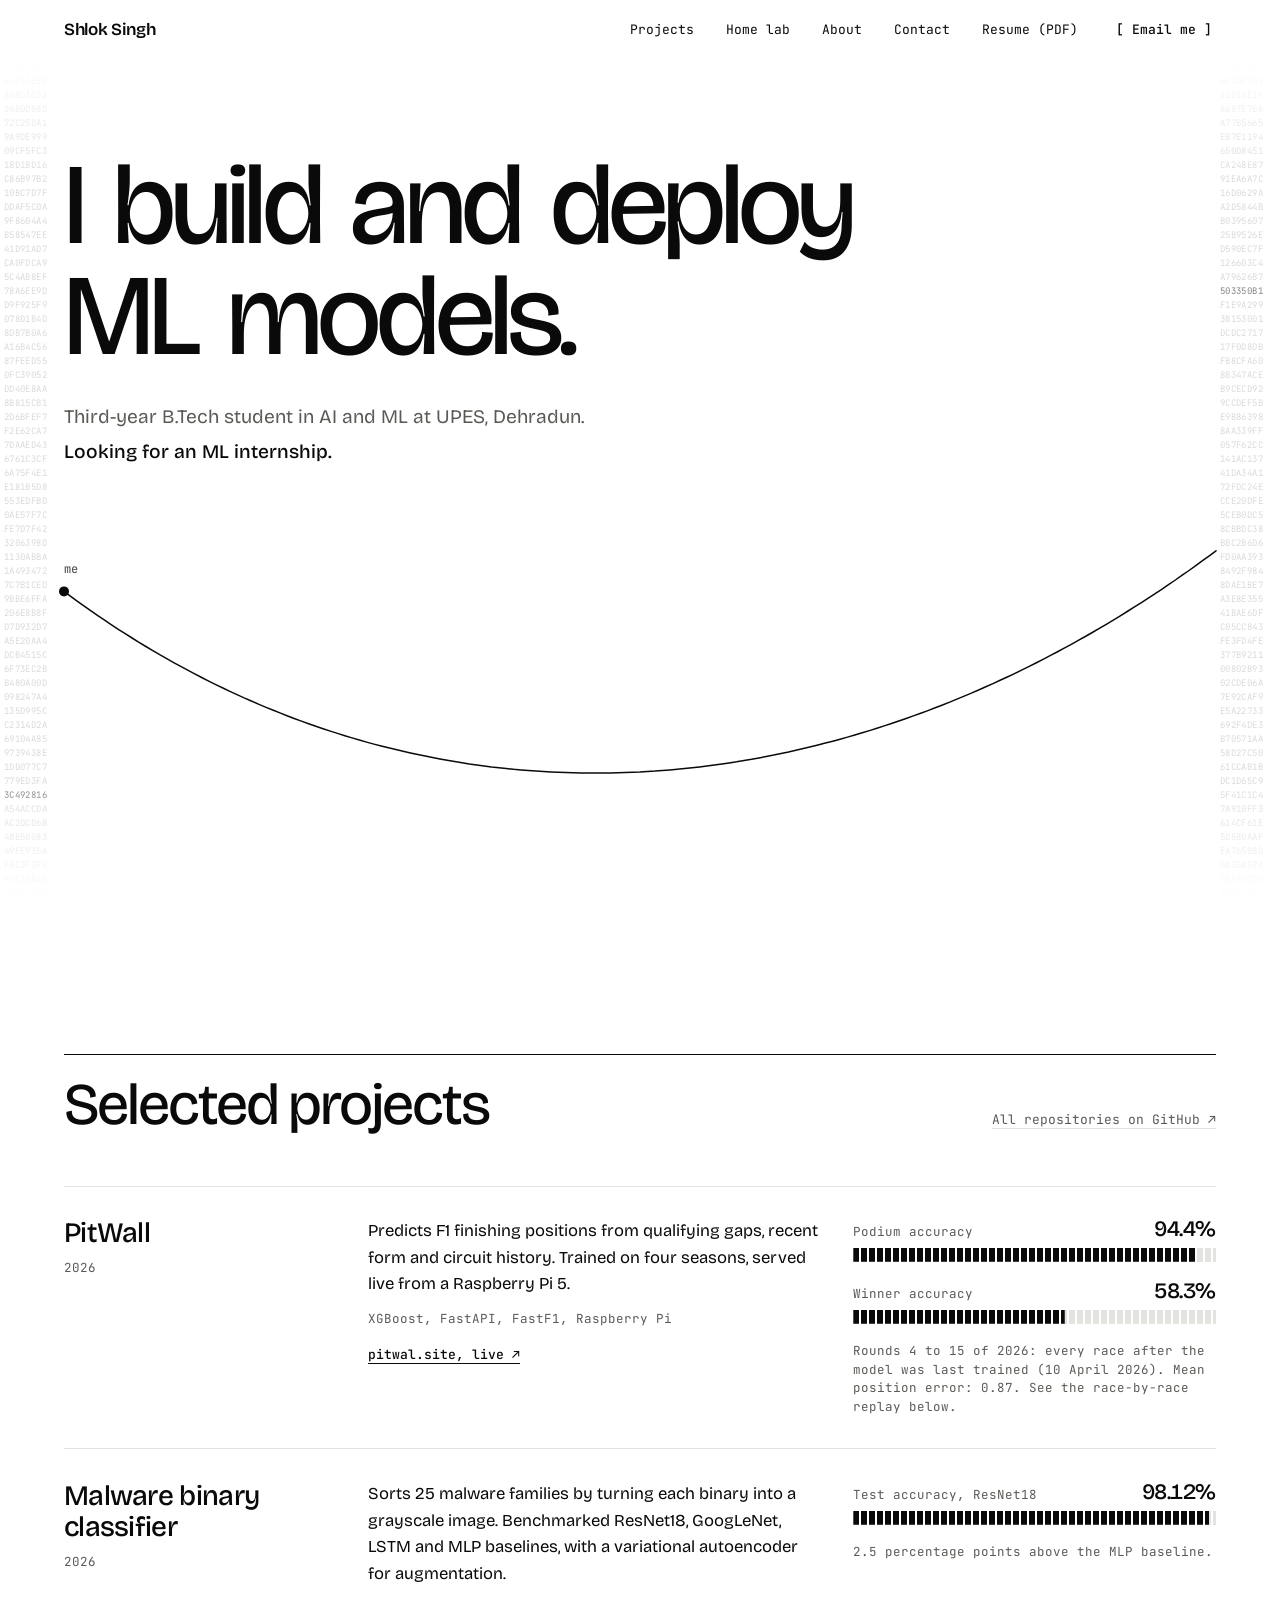
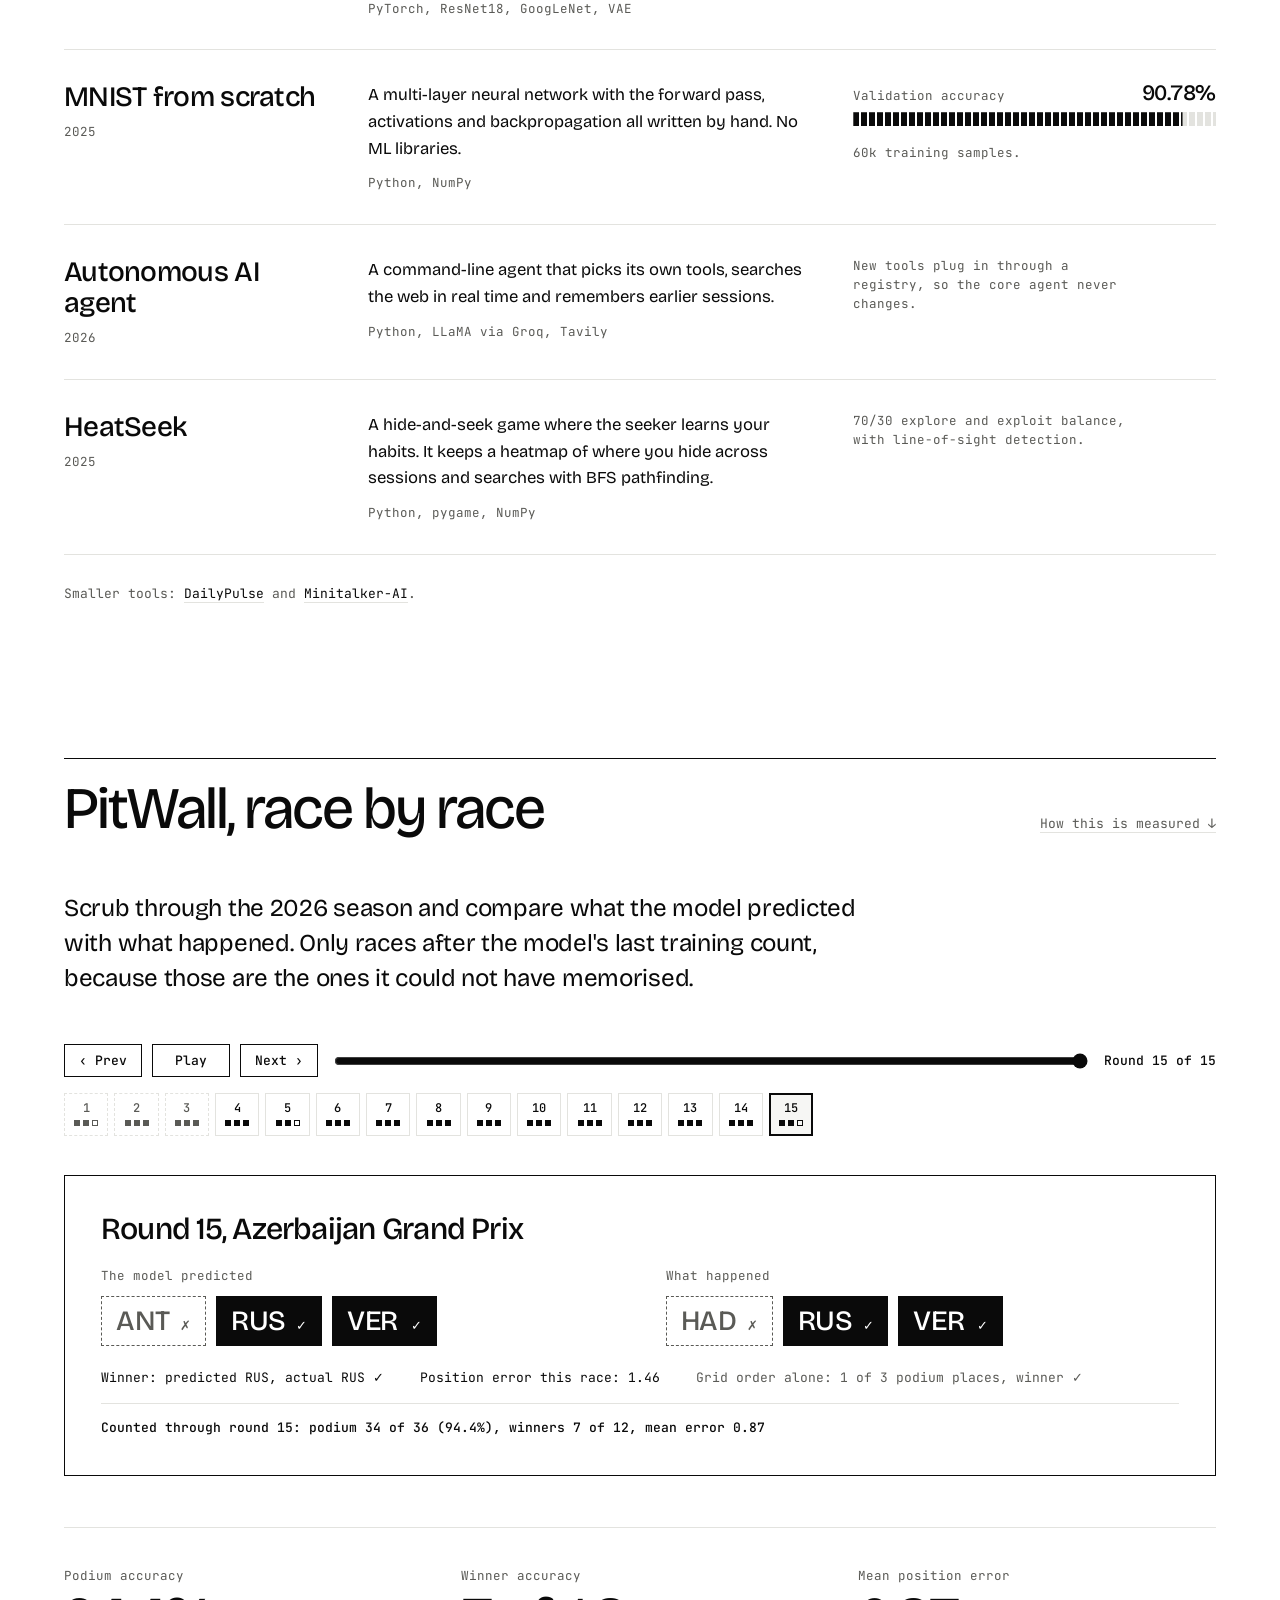
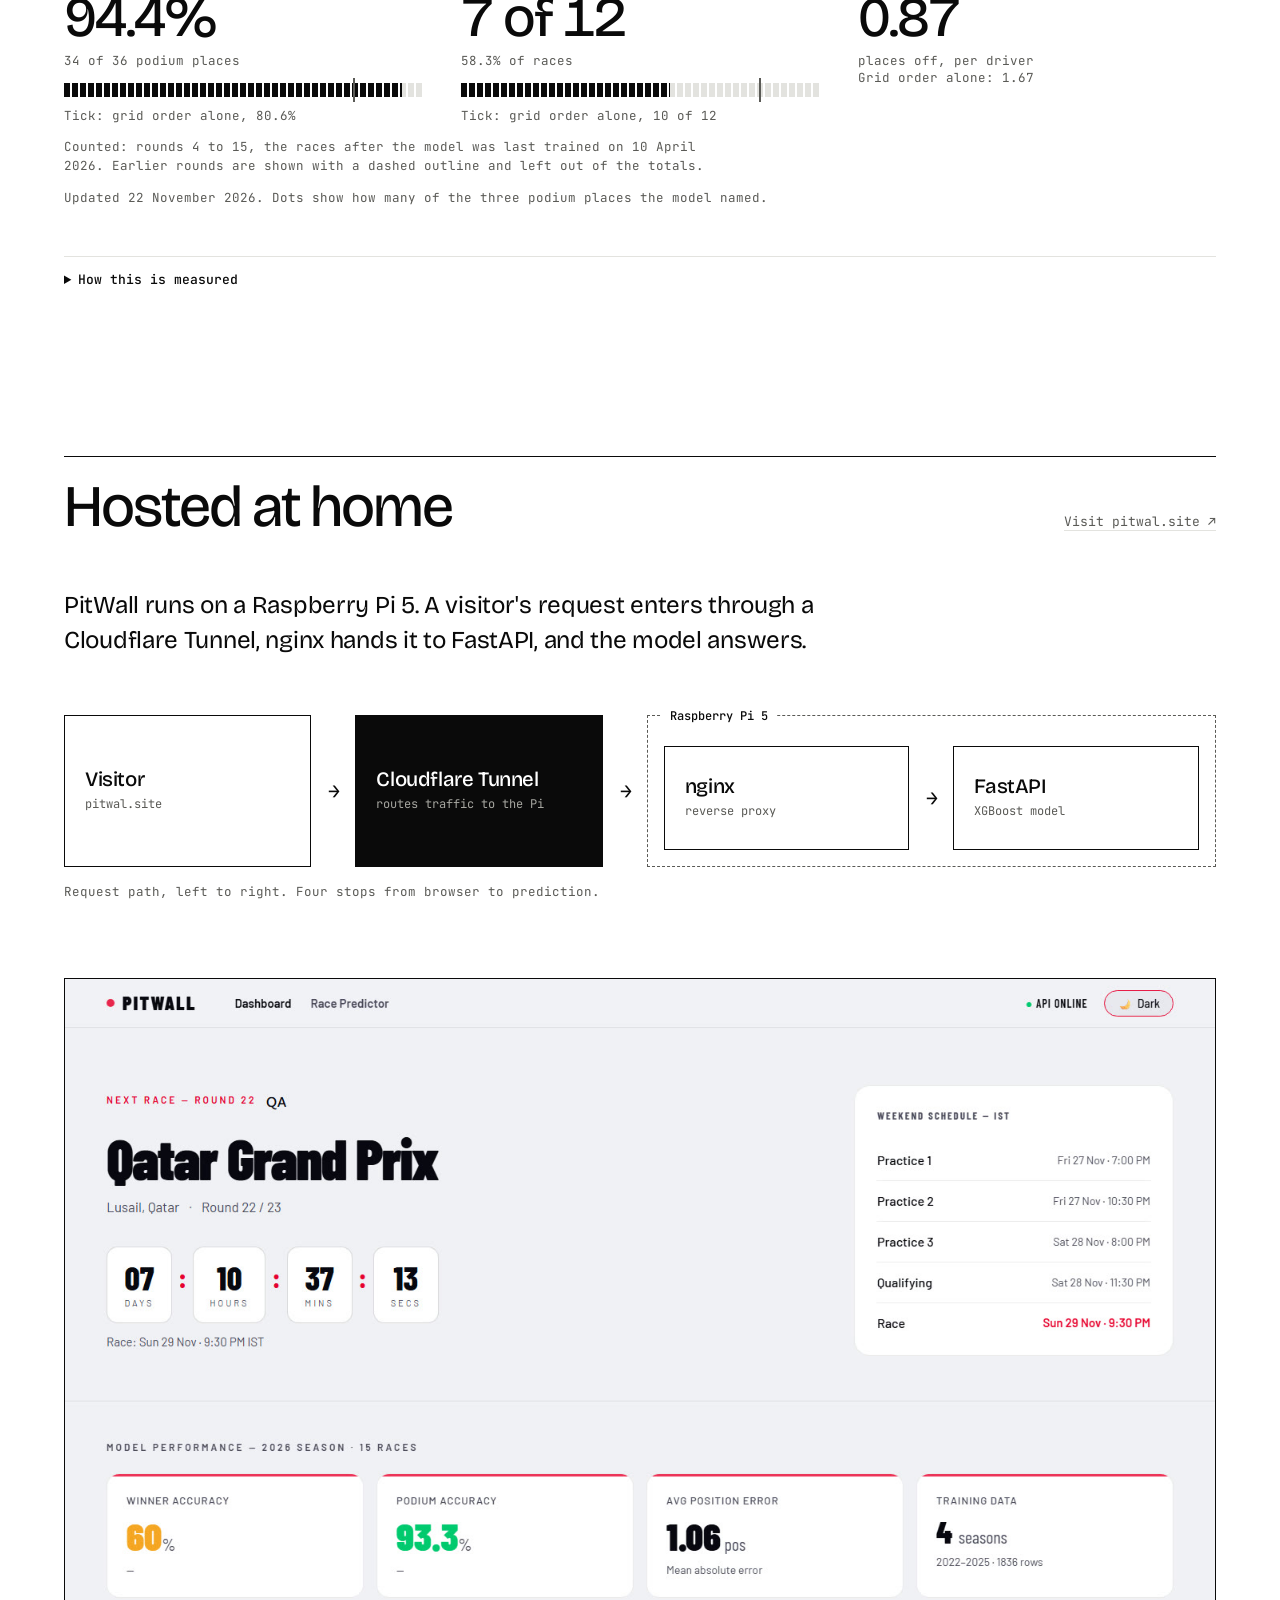
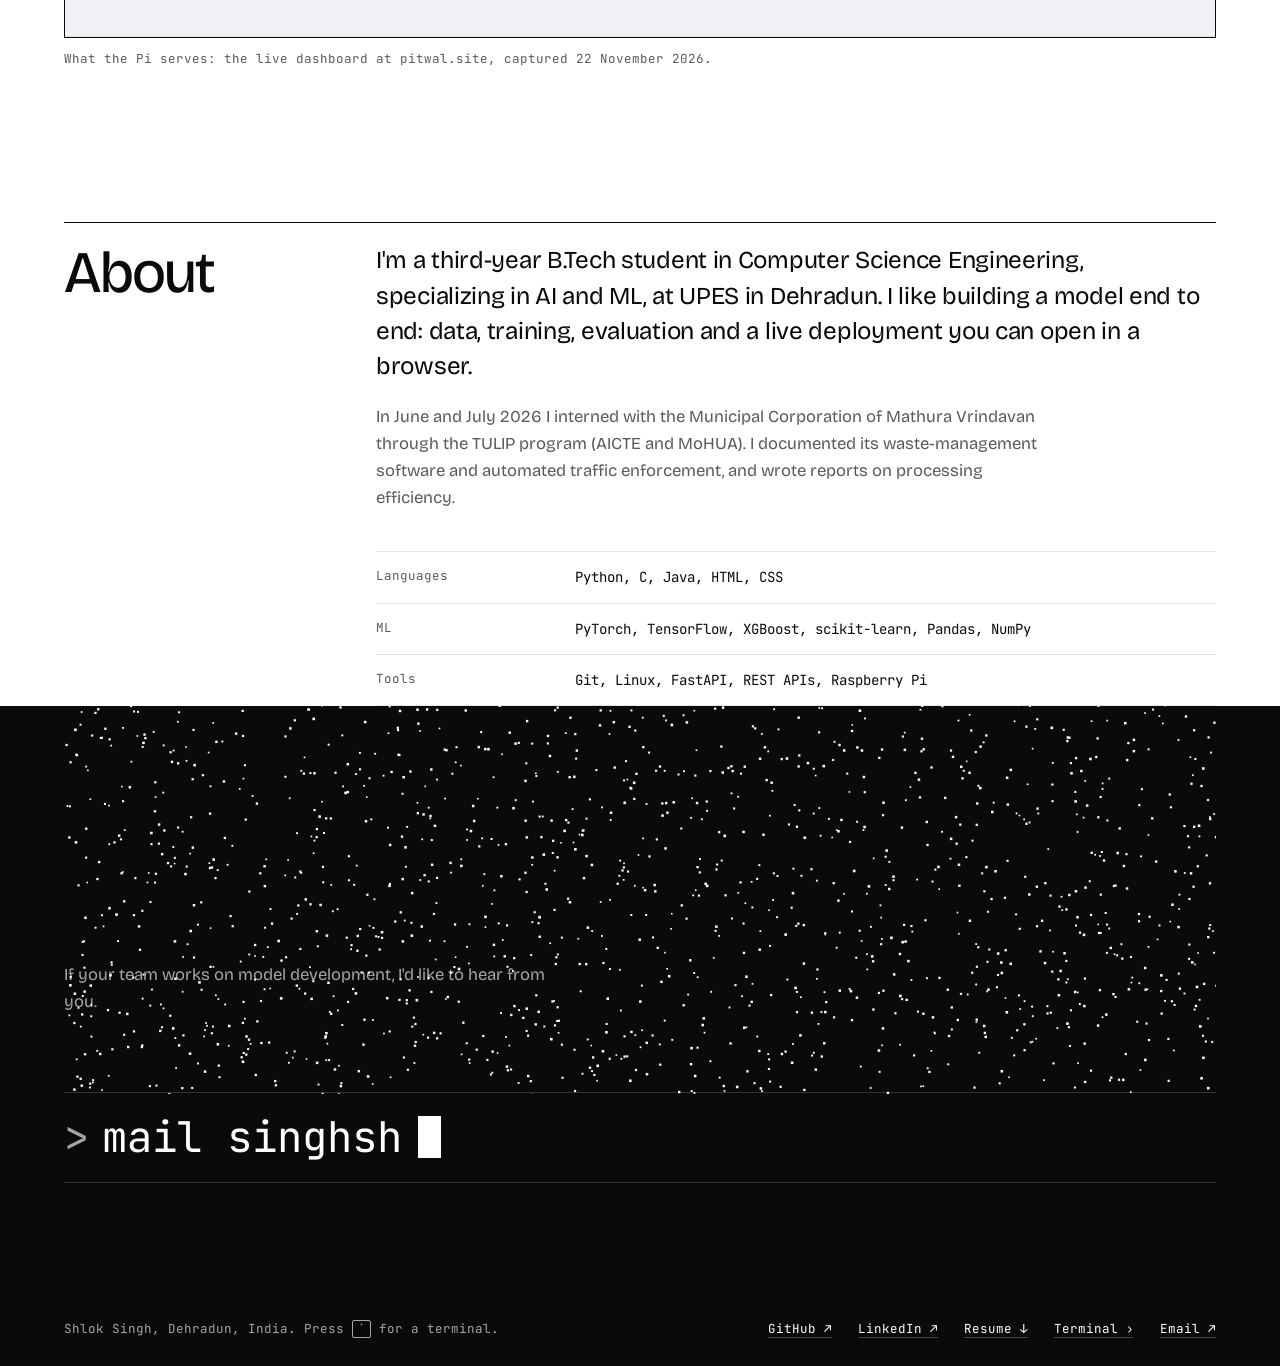
==== commit 07c5bfb1: "PitWall replay: score the live model directly and count only races after its last training The earli" ====
--- a/index.html
+++ b/index.html
@@ -87,7 +87,7 @@
       </div>
 
       <ul class="work">
-        <li class="work-row" data-profile="model: XGBoost, early stopping|evaluated: walk-forward on 2026|features: form, circuit, quali gap|served: Raspberry Pi 5, FastAPI|podium: 88.9%  winner: 66.7%">
+        <li class="work-row" data-profile="model: XGBoost, early stopping|evaluated: 12 races after its last training|features: form, circuit, quali gap|served: Raspberry Pi 5, FastAPI|podium: 94.4%  winner: 58.3%">
           <div class="w-name">
             <h3><a class="stretch" href="https://github.com/ShlokisAFK/PitWall">PitWall</a></h3>
             <p class="meta">2026</p>
@@ -99,14 +99,14 @@
           </div>
           <div class="w-metrics">
             <div class="metric" data-pw="podium">
-              <div class="m-top"><span>Podium accuracy</span><span class="m-val"><b data-count="88.9" data-dec="1">88.9</b>%</span></div>
-              <div class="bar" role="img" aria-label="Podium accuracy 88.9 percent"><i style="--v:88.9%"></i></div>
+              <div class="m-top"><span>Podium accuracy</span><span class="m-val"><b data-count="94.4" data-dec="1">94.4</b>%</span></div>
+              <div class="bar" role="img" aria-label="Podium accuracy 94.4 percent"><i style="--v:94.4%"></i></div>
             </div>
             <div class="metric" data-pw="winner">
-              <div class="m-top"><span>Winner accuracy</span><span class="m-val"><b data-count="66.7" data-dec="1">66.7</b>%</span></div>
-              <div class="bar" role="img" aria-label="Winner accuracy 66.7 percent"><i style="--v:66.7%"></i></div>
-            </div>
-            <p class="note" data-pw="note">First 15 races of 2026, each predicted by a model trained only on earlier races. Mean position error: 1.31. See the race-by-race replay below.</p>
+              <div class="m-top"><span>Winner accuracy</span><span class="m-val"><b data-count="58.3" data-dec="1">58.3</b>%</span></div>
+              <div class="bar" role="img" aria-label="Winner accuracy 58.3 percent"><i style="--v:58.3%"></i></div>
+            </div>
+            <p class="note" data-pw="note">Rounds 4 to 15 of 2026: every race after the model was last trained (10 April 2026). Mean position error: 0.87. See the race-by-race replay below.</p>
           </div>
         </li>
 
@@ -185,7 +185,7 @@
         <h2 id="replay-title">PitWall, race by race</h2>
         <a class="quiet" href="#replay-method">How this is measured ↓</a>
       </div>
-      <p class="lead">Scrub through the 2026 season and compare what the model predicted with what happened. Each race was predicted by a model that had only seen the races before it.</p>
+      <p class="lead">Scrub through the 2026 season and compare what the model predicted with what happened. Only races after the model's last training count, because those are the ones it could not have memorised.</p>
 
       <div id="replay-app" class="replay" hidden></div>
       <p class="note replay-fallback" id="replay-fallback">The race data isn't available right now. The live dashboard is at <a href="https://pitwal.site">pitwal.site</a>.</p>
@@ -193,7 +193,7 @@
       <details class="method" id="replay-method">
         <summary>How this is measured</summary>
         <p>PitWall predicts every driver's finishing position, then ranks them. <strong>Podium accuracy</strong> counts how many of the real top three the model named, out of three per race (order doesn't matter). <strong>Winner accuracy</strong> counts races where its top pick won. <strong>Position error</strong> is the average gap between predicted and actual finishing position.</p>
-        <p>To keep the test honest, each race is scored by a model trained only on earlier races, the way PitWall would have run that weekend. As a yardstick, the replay also shows what you'd get by simply assuming the starting grid order is the finishing order.</p>
+        <p>The model on this page is the one running on my Raspberry Pi, scored on every race of the season. It was last trained on a known date, so only races after that date are counted: it never saw them. Earlier races are shown with a dashed outline and left out of the totals. As a yardstick, the replay also shows what you'd get by simply assuming the starting grid order is the finishing order. That yardstick is hard to beat at picking the winner, so I show it.</p>
       </details>
     </div>
   </section>
--- a/css/style.css
+++ b/css/style.css
@@ -192,6 +192,13 @@
 .rp-strip { display: grid; grid-template-columns: repeat(auto-fill, minmax(44px, 1fr)); gap: 6px; margin-top: 16px; }
 .rp-cell { display: flex; flex-direction: column; align-items: center; gap: 6px; padding: 8px 0 9px; border: 1px solid var(--rule); background: var(--paper); color: var(--ink); font: 500 12px/1 var(--mono); cursor: pointer; transition: border-color .2s, background .2s; }
 .rp-cell:hover { border-color: var(--ink); }
+.rp-cell.pre { border-style: dashed; color: var(--ink-2); }
+.rp-cell.pre .rp-dots span { border-color: var(--ink-2); }
+.rp-cell.pre .rp-dots span.on { background: var(--ink-2); }
+.rp-pre { margin-top: 10px; max-width: 70ch; }
+.rp-pre[hidden] { display: none; }
+.rp-scope { margin-top: 14px; max-width: 80ch; }
+.rp-facts .dim { color: var(--ink-2); }
 .rp-cell.sel { border-color: var(--ink); background: var(--wash); box-shadow: inset 0 0 0 1px var(--ink); }
 .rp-dots { display: flex; gap: 3px; }
 .rp-dots span { width: 6px; height: 6px; border: 1px solid var(--ink); }
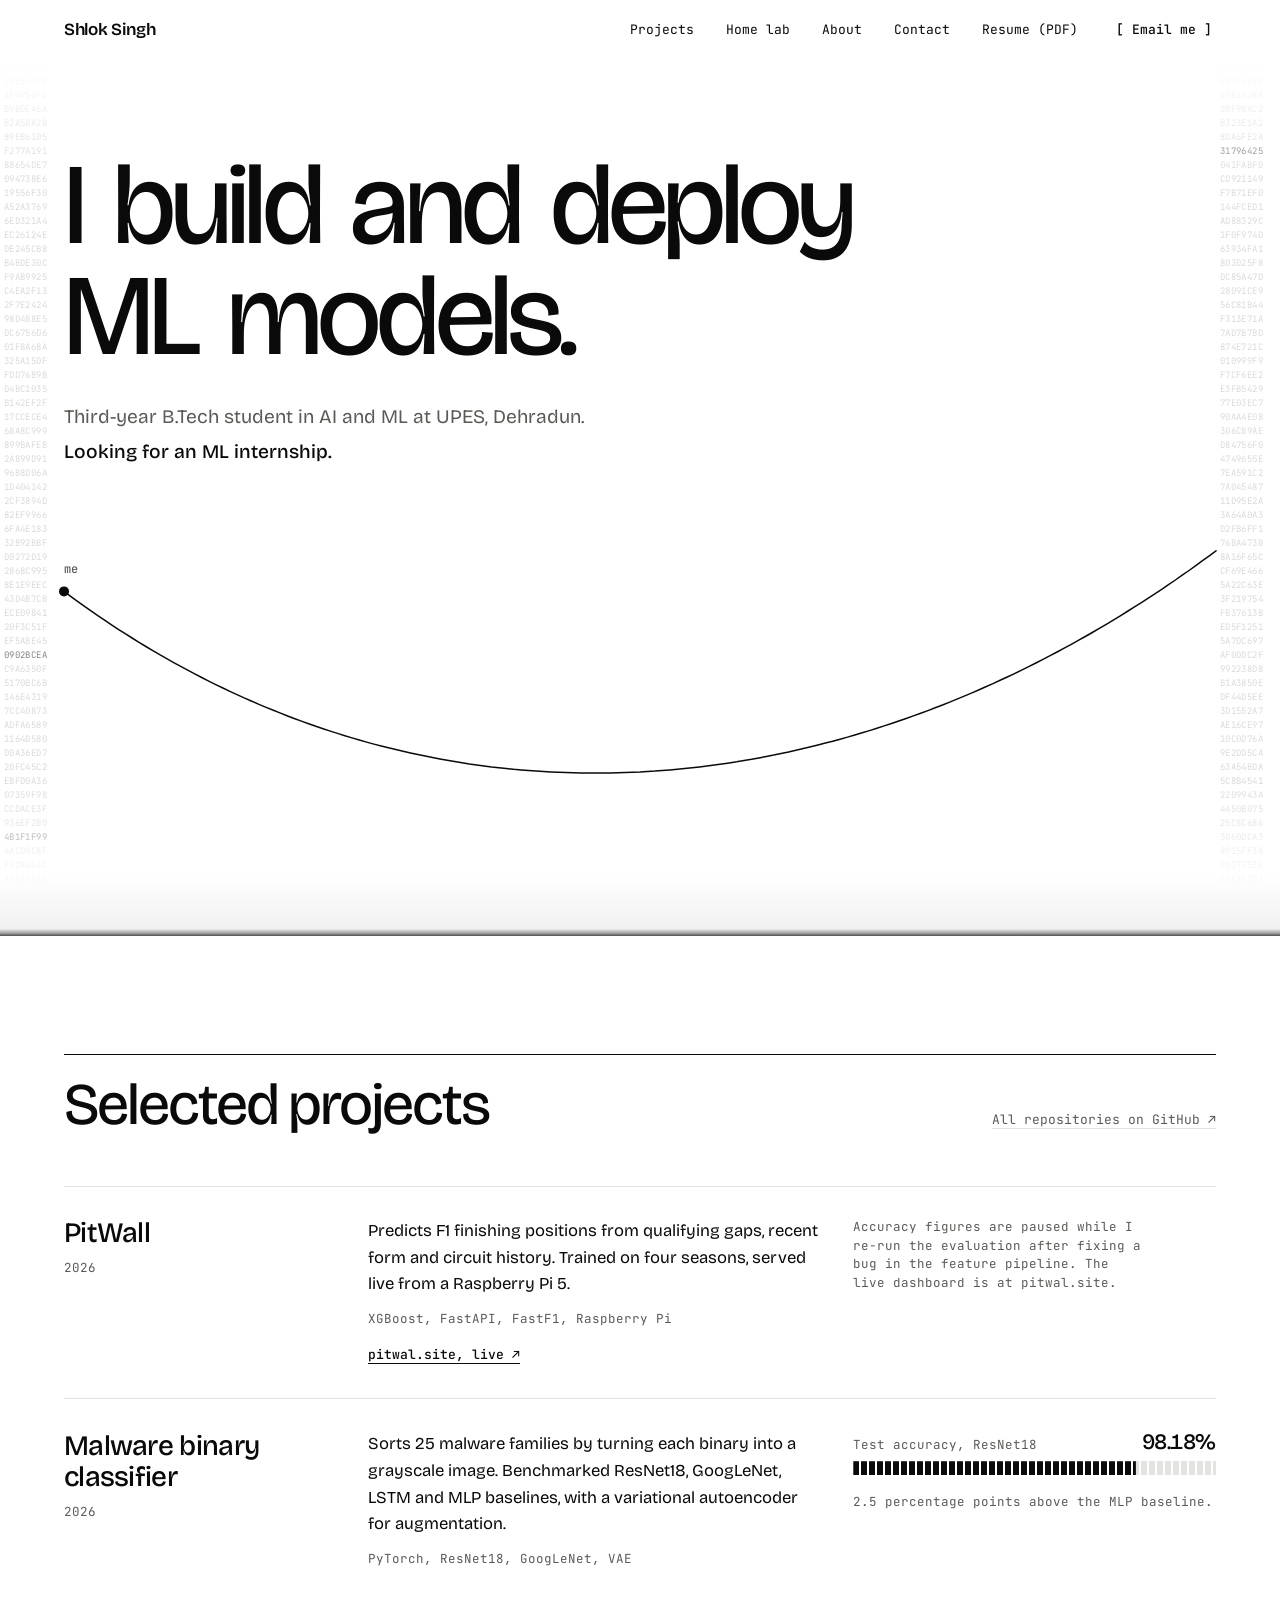
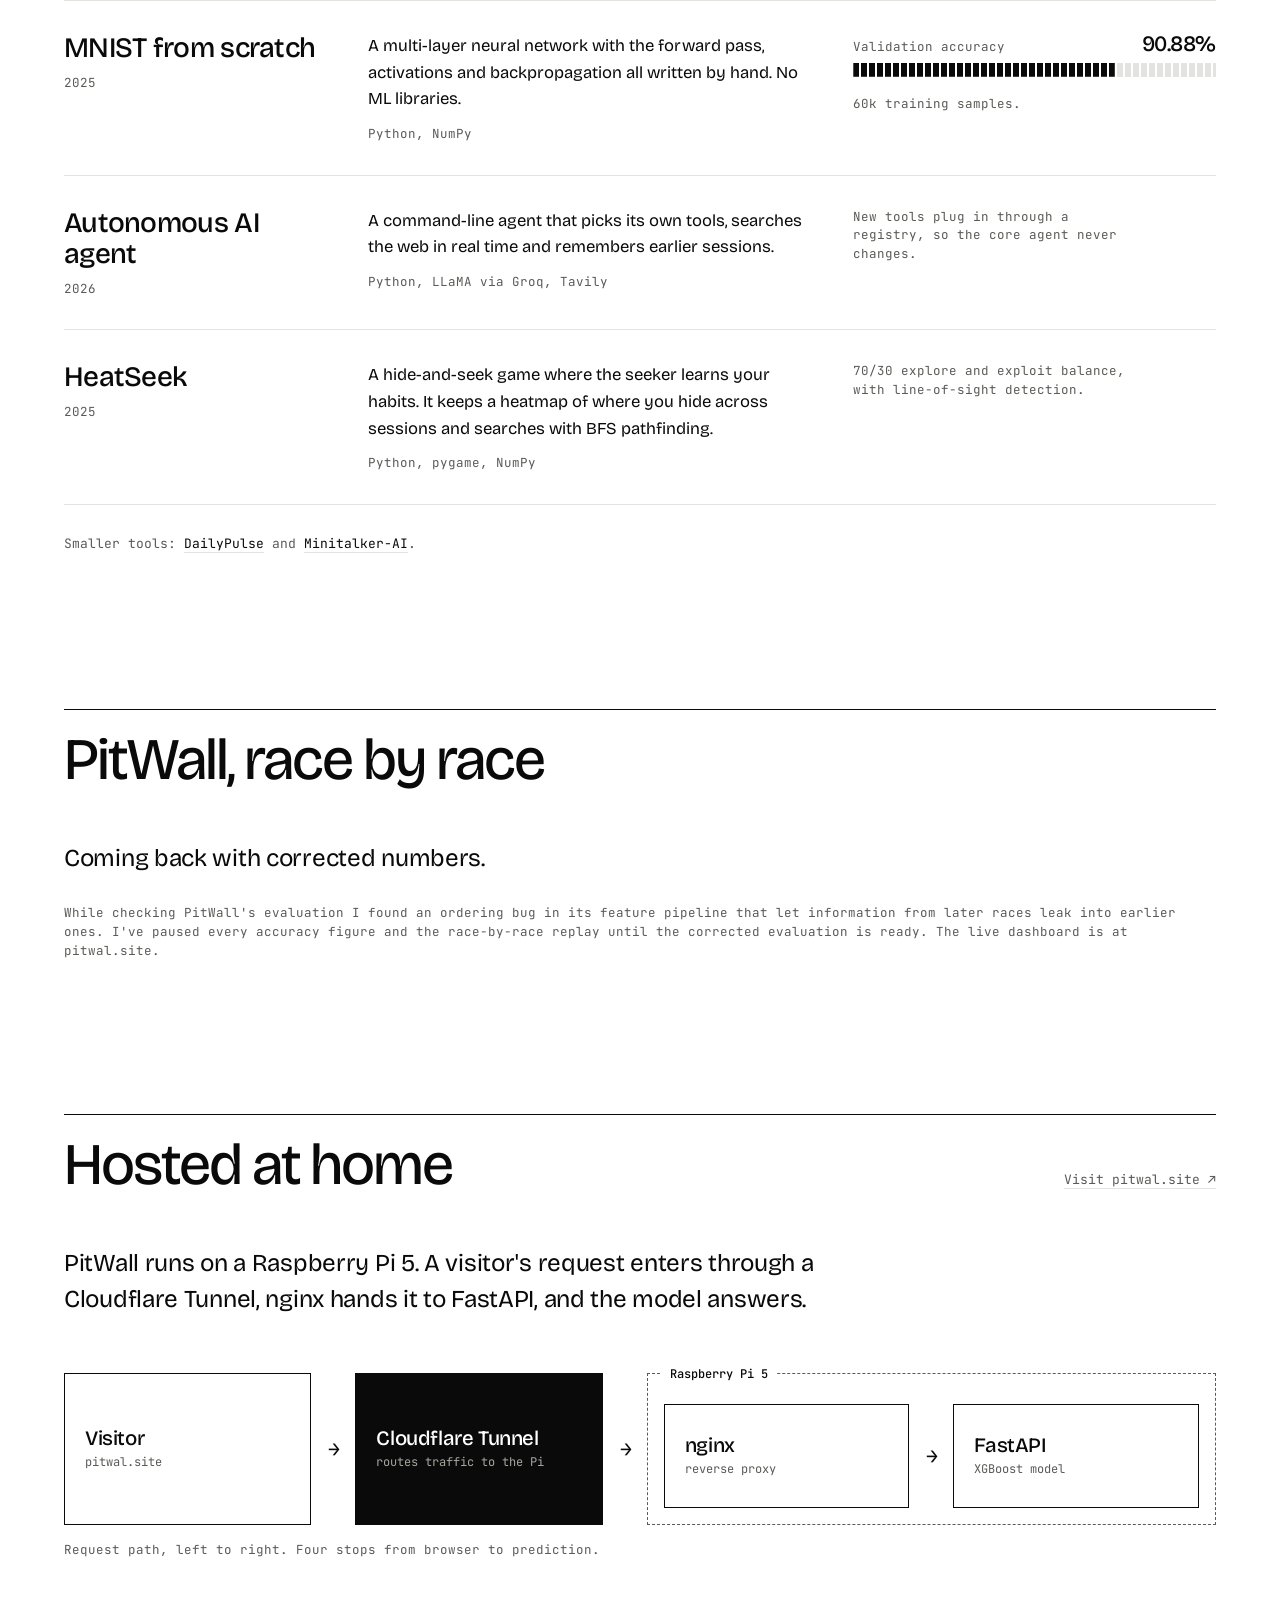
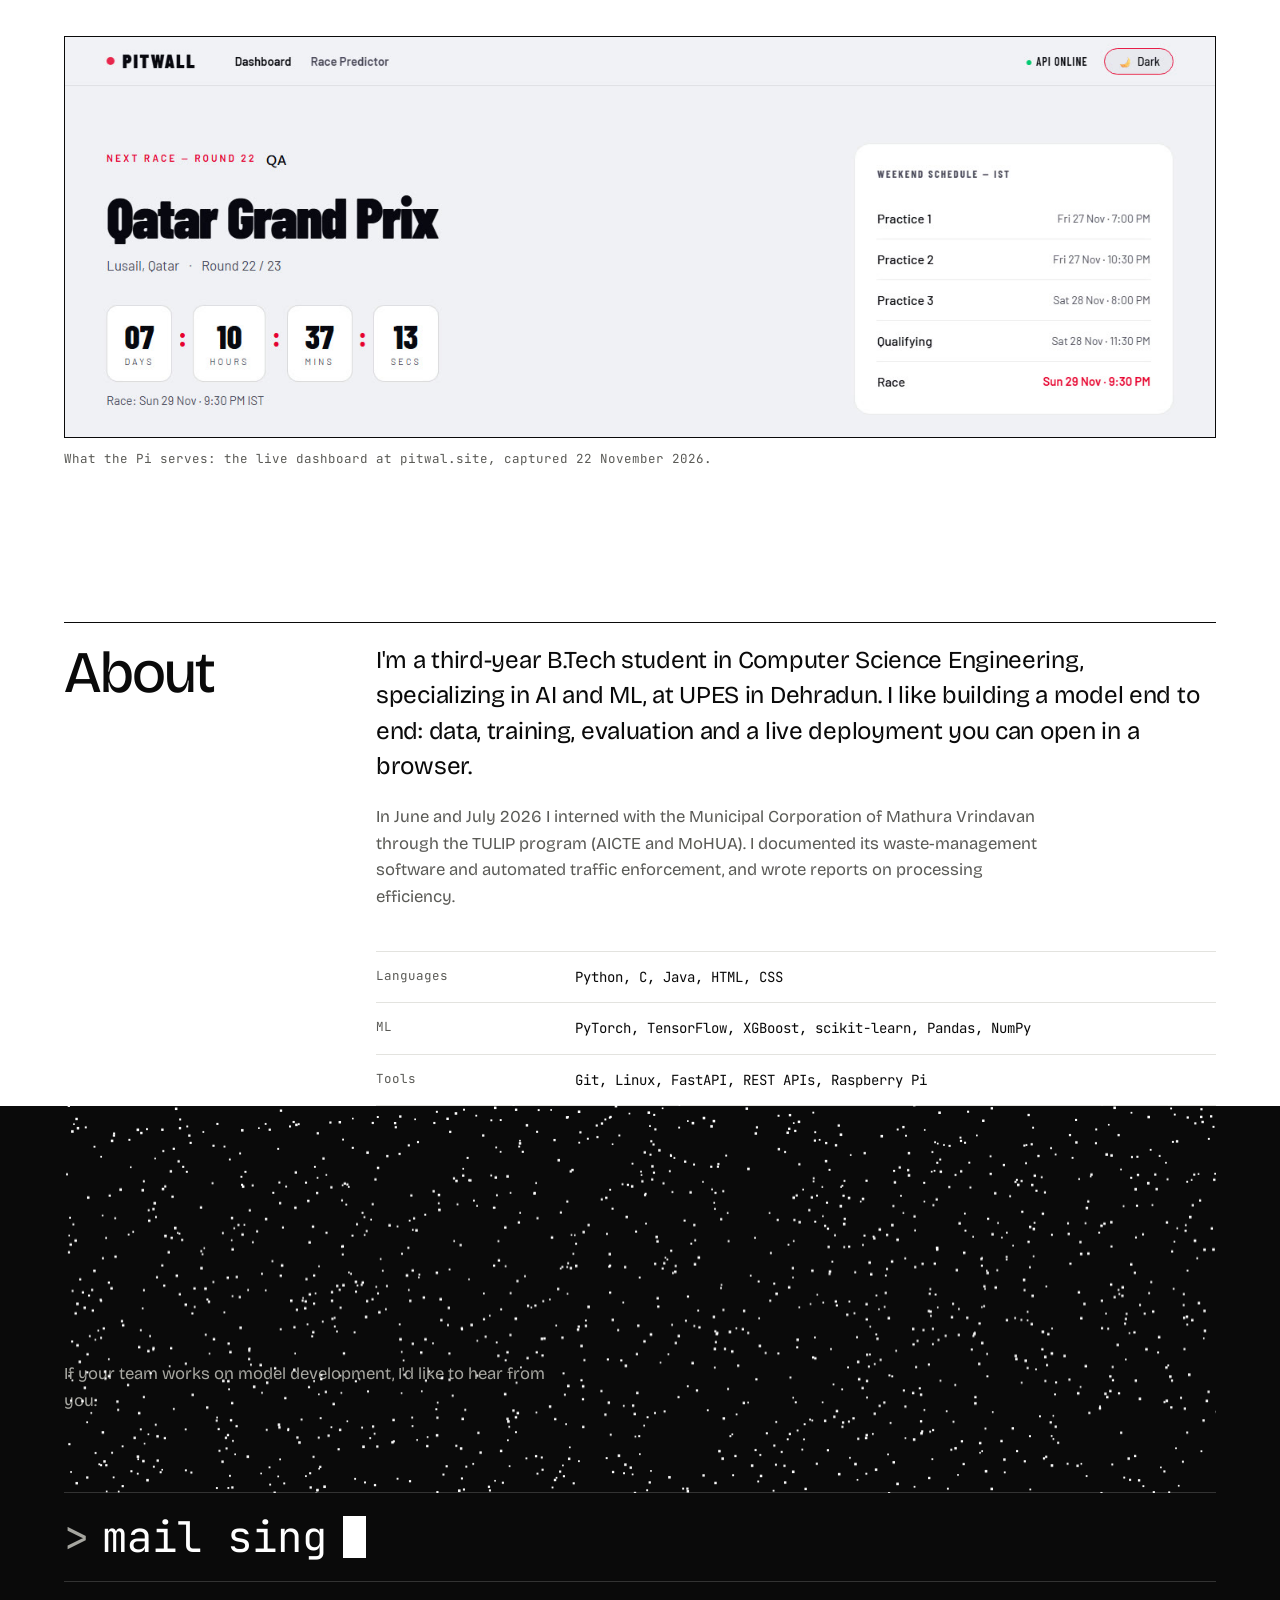
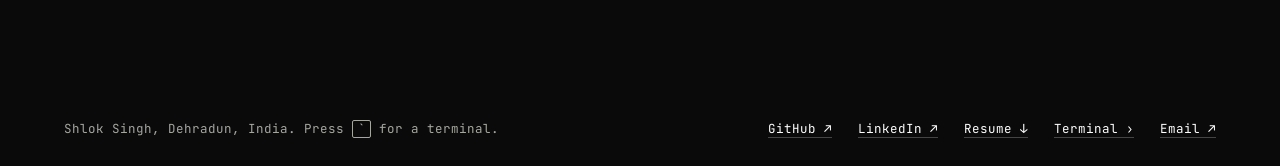
==== commit dc883aae: "Withdraw PitWall accuracy figures pending a corrected evaluation A feature-ordering bug in PitWall's" ====
--- a/index.html
+++ b/index.html
@@ -87,7 +87,7 @@
       </div>
 
       <ul class="work">
-        <li class="work-row" data-profile="model: XGBoost, early stopping|evaluated: 12 races after its last training|features: form, circuit, quali gap|served: Raspberry Pi 5, FastAPI|podium: 94.4%  winner: 58.3%">
+        <li class="work-row" data-profile="model: XGBoost, early stopping|features: form, circuit, quali gap|served: Raspberry Pi 5, FastAPI">
           <div class="w-name">
             <h3><a class="stretch" href="https://github.com/ShlokisAFK/PitWall">PitWall</a></h3>
             <p class="meta">2026</p>
@@ -98,15 +98,7 @@
             <p><a class="live" href="https://pitwal.site">pitwal.site, live ↗</a></p>
           </div>
           <div class="w-metrics">
-            <div class="metric" data-pw="podium">
-              <div class="m-top"><span>Podium accuracy</span><span class="m-val"><b data-count="94.4" data-dec="1">94.4</b>%</span></div>
-              <div class="bar" role="img" aria-label="Podium accuracy 94.4 percent"><i style="--v:94.4%"></i></div>
-            </div>
-            <div class="metric" data-pw="winner">
-              <div class="m-top"><span>Winner accuracy</span><span class="m-val"><b data-count="58.3" data-dec="1">58.3</b>%</span></div>
-              <div class="bar" role="img" aria-label="Winner accuracy 58.3 percent"><i style="--v:58.3%"></i></div>
-            </div>
-            <p class="note" data-pw="note">Rounds 4 to 15 of 2026: every race after the model was last trained (10 April 2026). Mean position error: 0.87. See the race-by-race replay below.</p>
+            <p class="note solo">Accuracy figures are paused while I re-run the evaluation after fixing a bug in the feature pipeline. The live dashboard is at pitwal.site.</p>
           </div>
         </li>
 
@@ -183,18 +175,10 @@
     <div class="wrap">
       <div class="sec-head">
         <h2 id="replay-title">PitWall, race by race</h2>
-        <a class="quiet" href="#replay-method">How this is measured ↓</a>
-      </div>
-      <p class="lead">Scrub through the 2026 season and compare what the model predicted with what happened. Only races after the model's last training count, because those are the ones it could not have memorised.</p>
-
+      </div>
+      <p class="lead">Coming back with corrected numbers.</p>
+      <p class="note replay-fallback" id="replay-fallback">While checking PitWall's evaluation I found an ordering bug in its feature pipeline that let information from later races leak into earlier ones. I've paused every accuracy figure and the race-by-race replay until the corrected evaluation is ready. The live dashboard is at <a href="https://pitwal.site">pitwal.site</a>.</p>
       <div id="replay-app" class="replay" hidden></div>
-      <p class="note replay-fallback" id="replay-fallback">The race data isn't available right now. The live dashboard is at <a href="https://pitwal.site">pitwal.site</a>.</p>
-
-      <details class="method" id="replay-method">
-        <summary>How this is measured</summary>
-        <p>PitWall predicts every driver's finishing position, then ranks them. <strong>Podium accuracy</strong> counts how many of the real top three the model named, out of three per race (order doesn't matter). <strong>Winner accuracy</strong> counts races where its top pick won. <strong>Position error</strong> is the average gap between predicted and actual finishing position.</p>
-        <p>The model on this page is the one running on my Raspberry Pi, scored on every race of the season. It was last trained on a known date, so only races after that date are counted: it never saw them. Earlier races are shown with a dashed outline and left out of the totals. As a yardstick, the replay also shows what you'd get by simply assuming the starting grid order is the finishing order. That yardstick is hard to beat at picking the winner, so I show it.</p>
-      </details>
     </div>
   </section>
 
@@ -221,8 +205,8 @@
 
       <figure class="shot">
         <a href="https://pitwal.site" aria-label="Open the live PitWall dashboard, pitwal.site">
-          <img src="assets/pitwall.jpg" width="1440" height="824" loading="lazy"
-               alt="The PitWall dashboard in its light theme: a countdown to the next Grand Prix and four model-performance cards showing 60 percent winner accuracy, 93.3 percent podium accuracy, 1.06 positions average error, and four seasons of training data.">
+          <img src="assets/pitwall.jpg" width="1440" height="500" loading="lazy"
+               alt="The PitWall dashboard in its light theme: the next Grand Prix, a countdown timer, and the weekend schedule.">
         </a>
         <figcaption class="note">What the Pi serves: the live dashboard at pitwal.site, captured 22 November 2026.</figcaption>
       </figure>
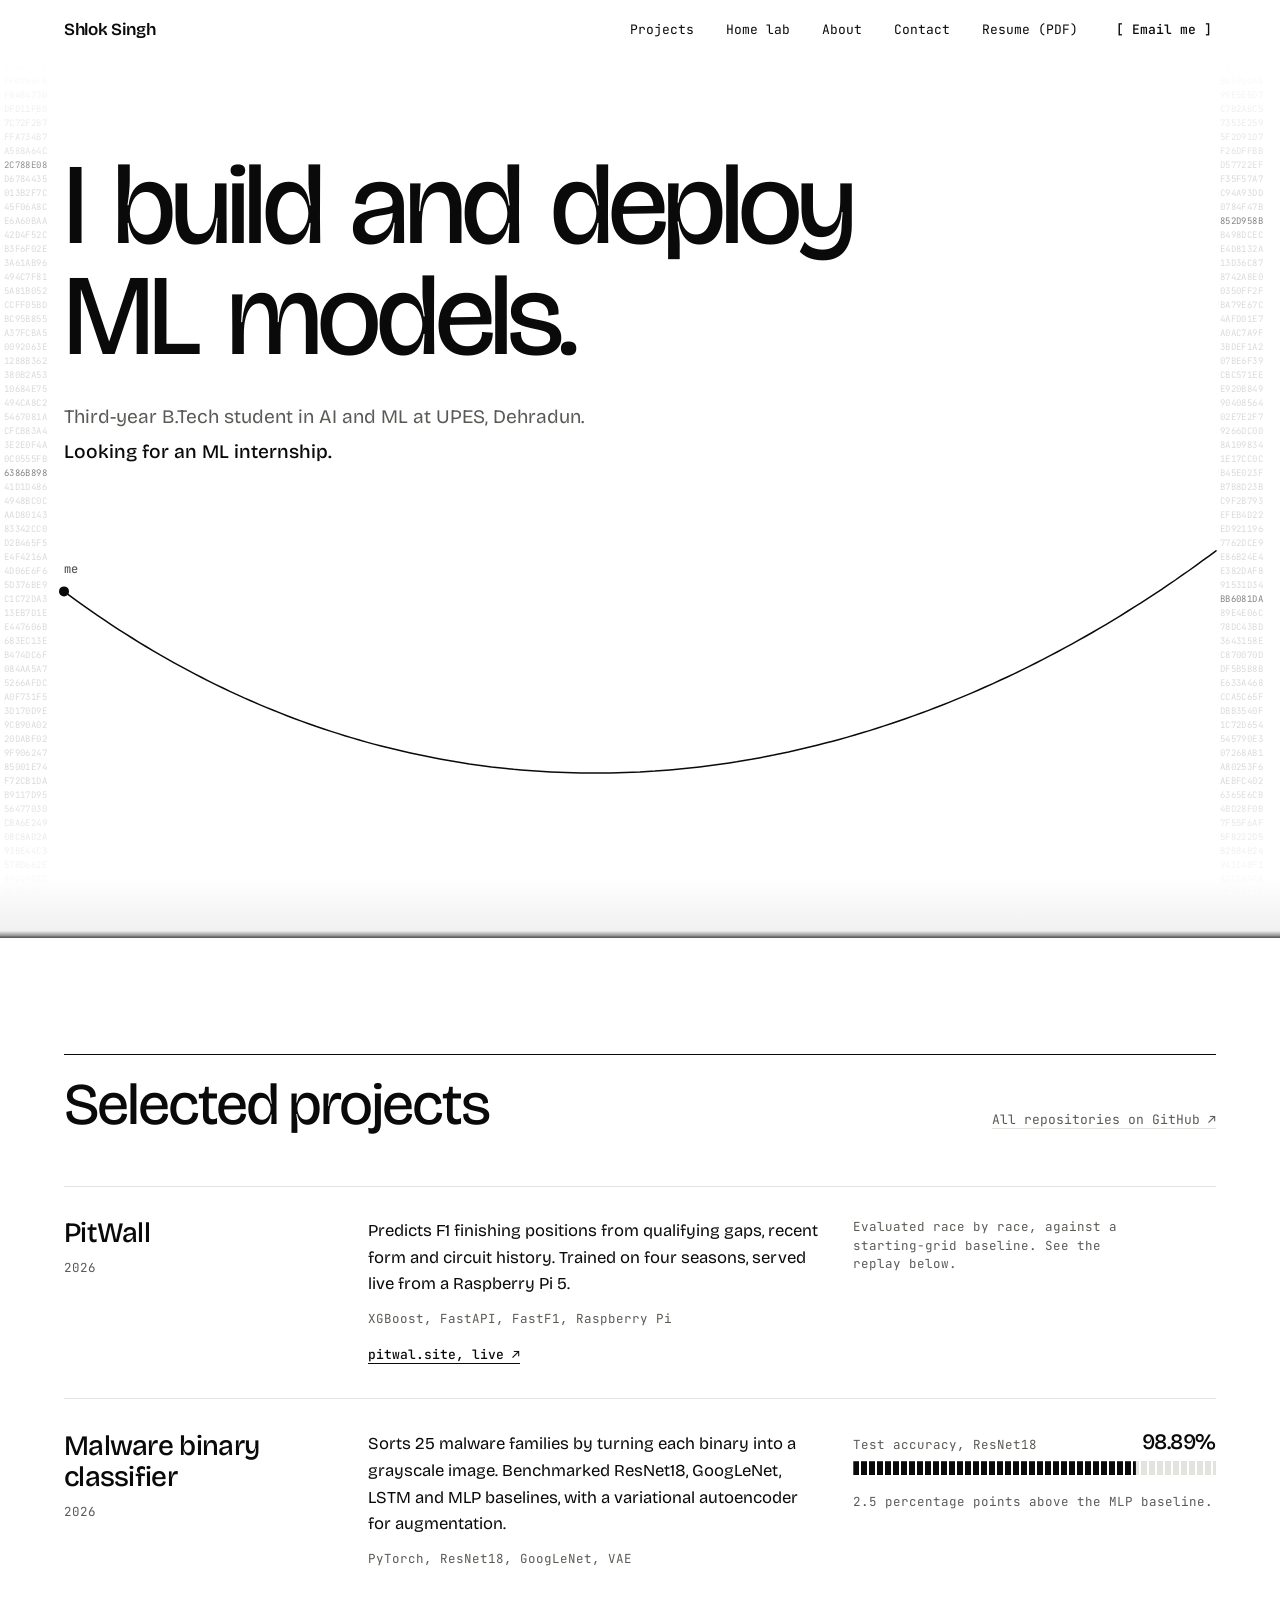
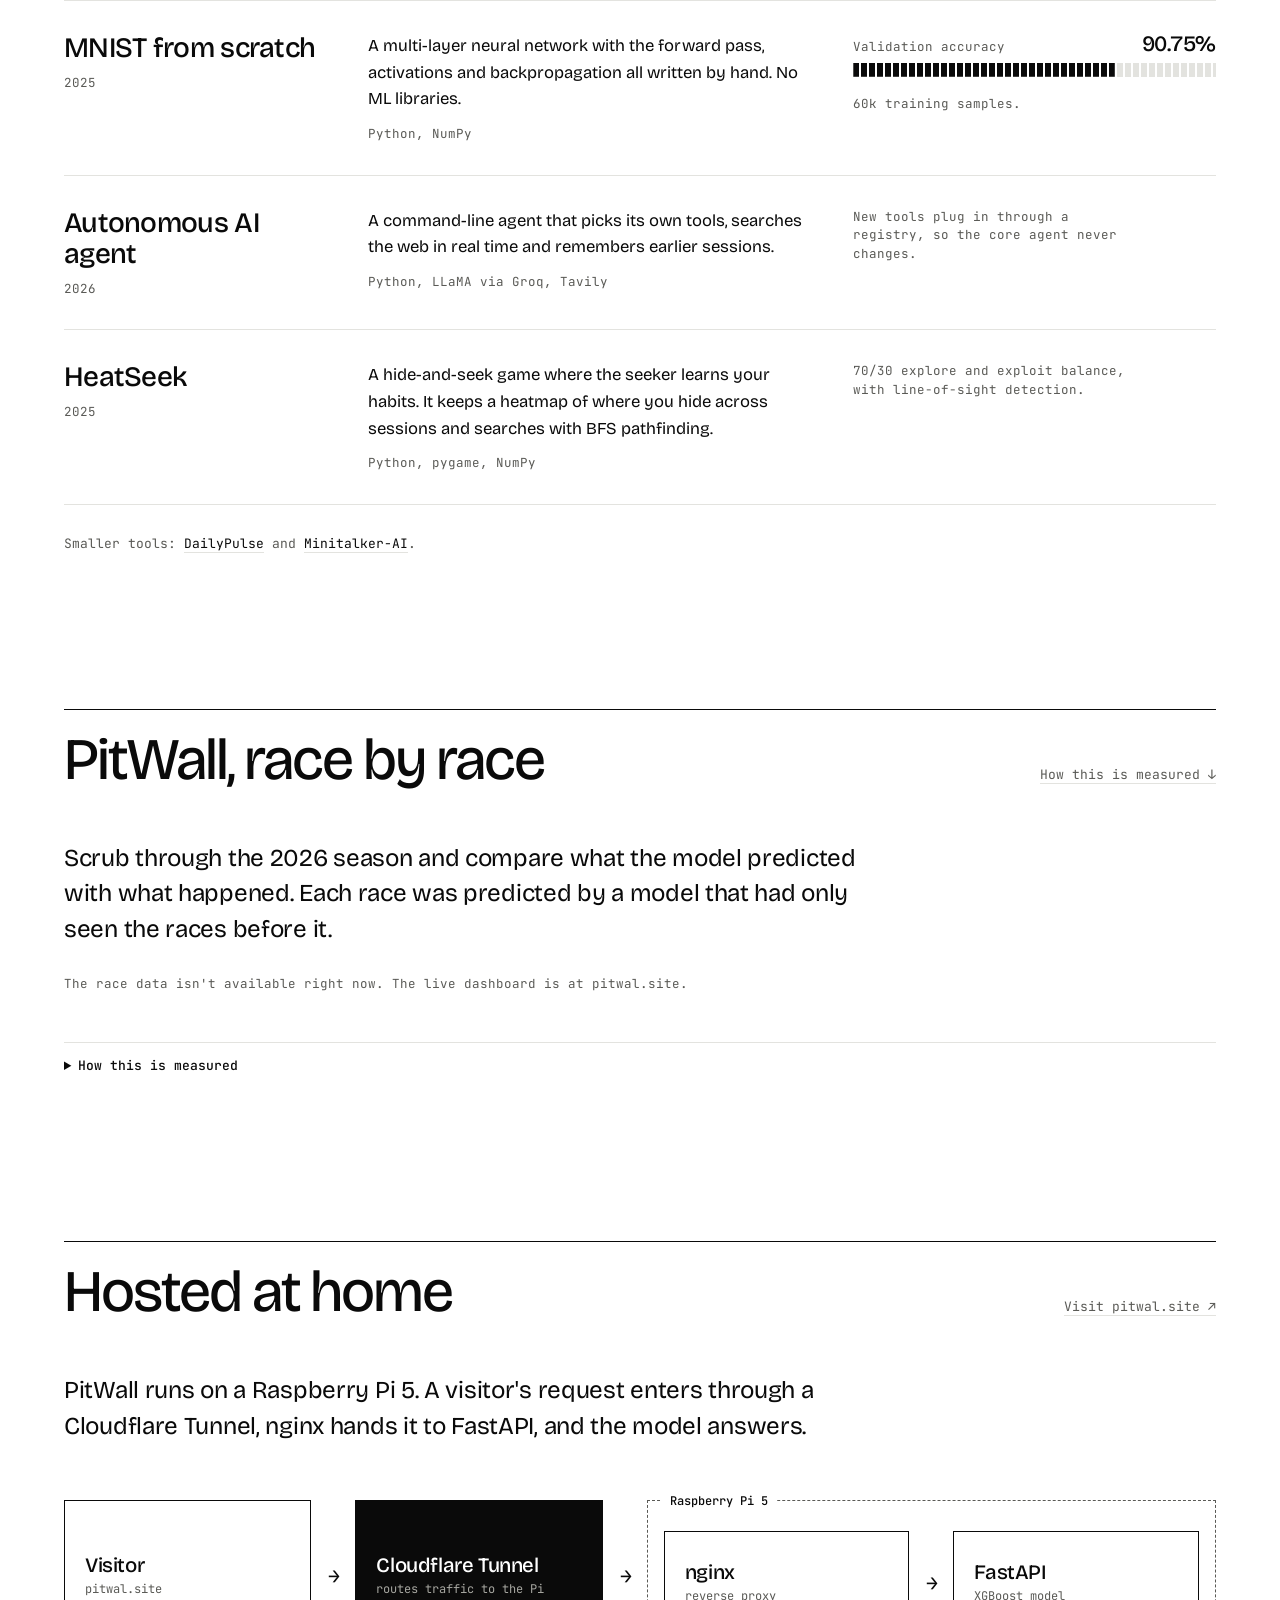
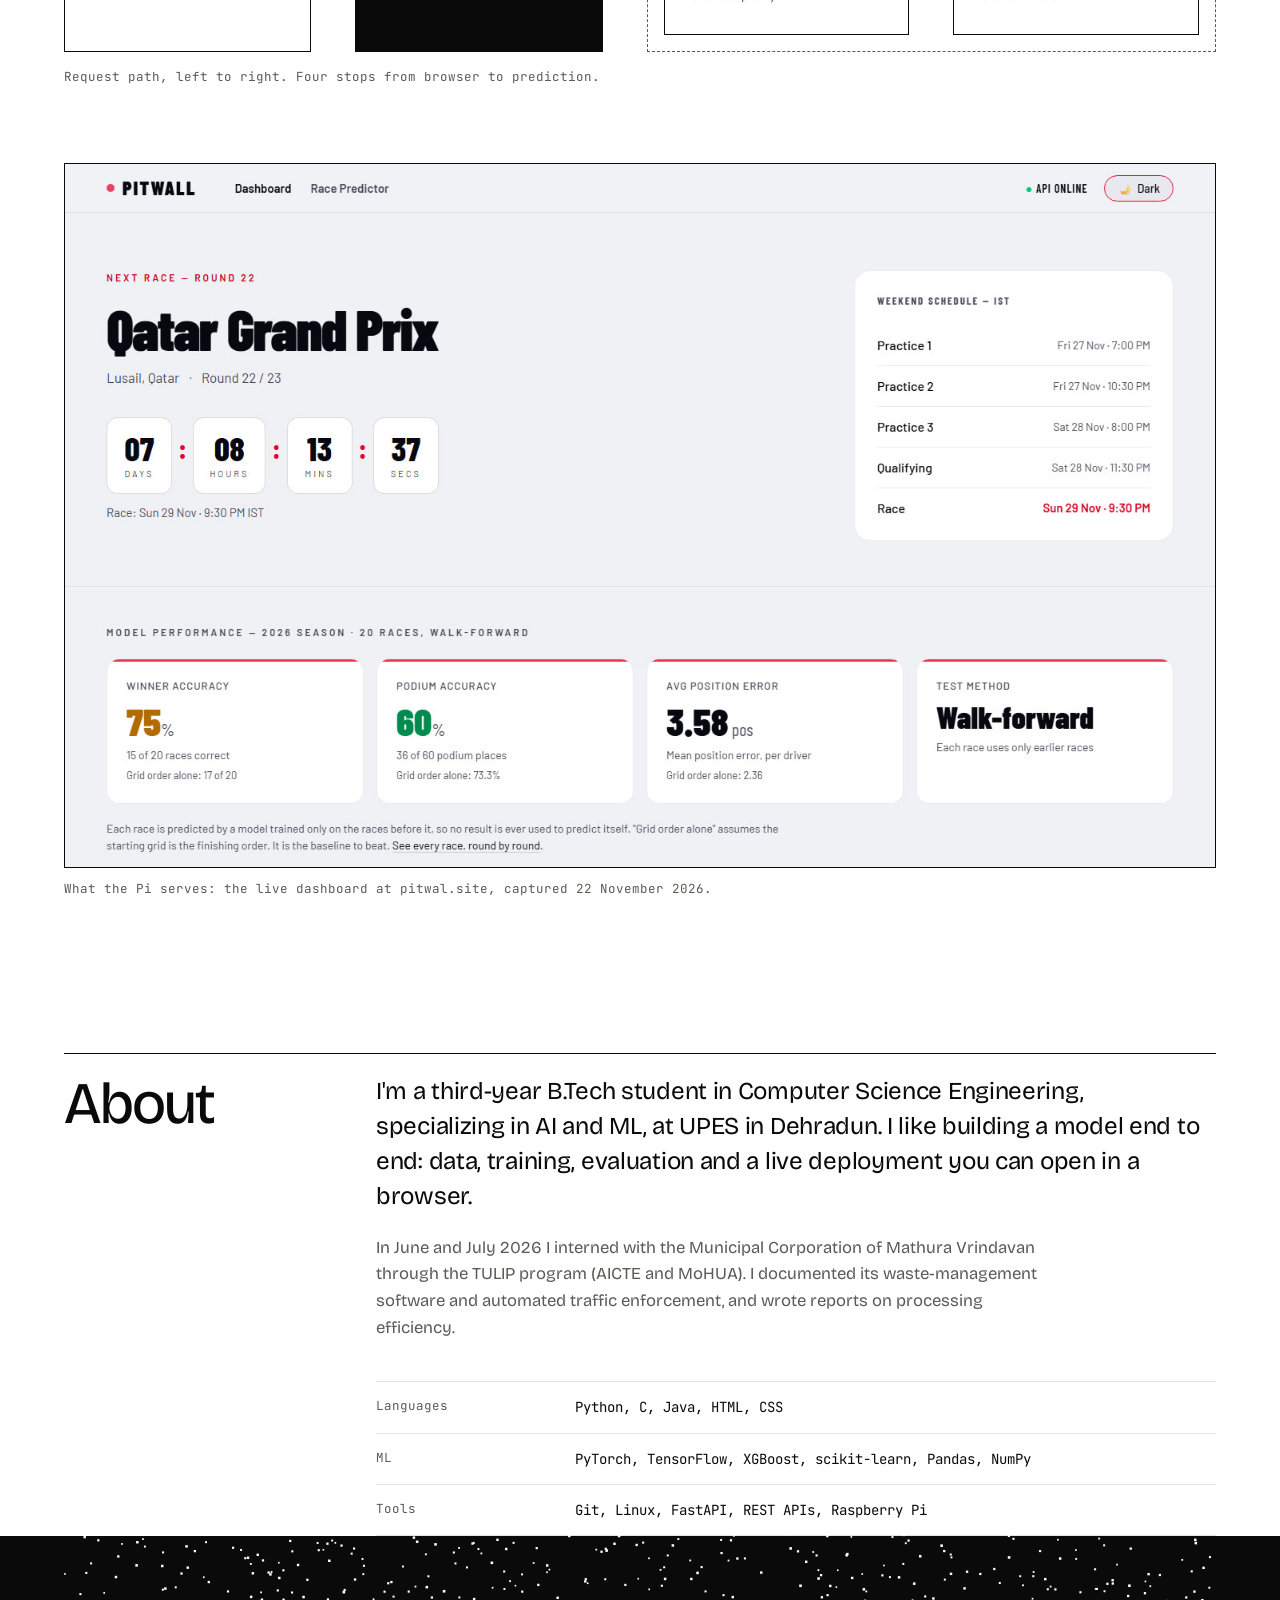
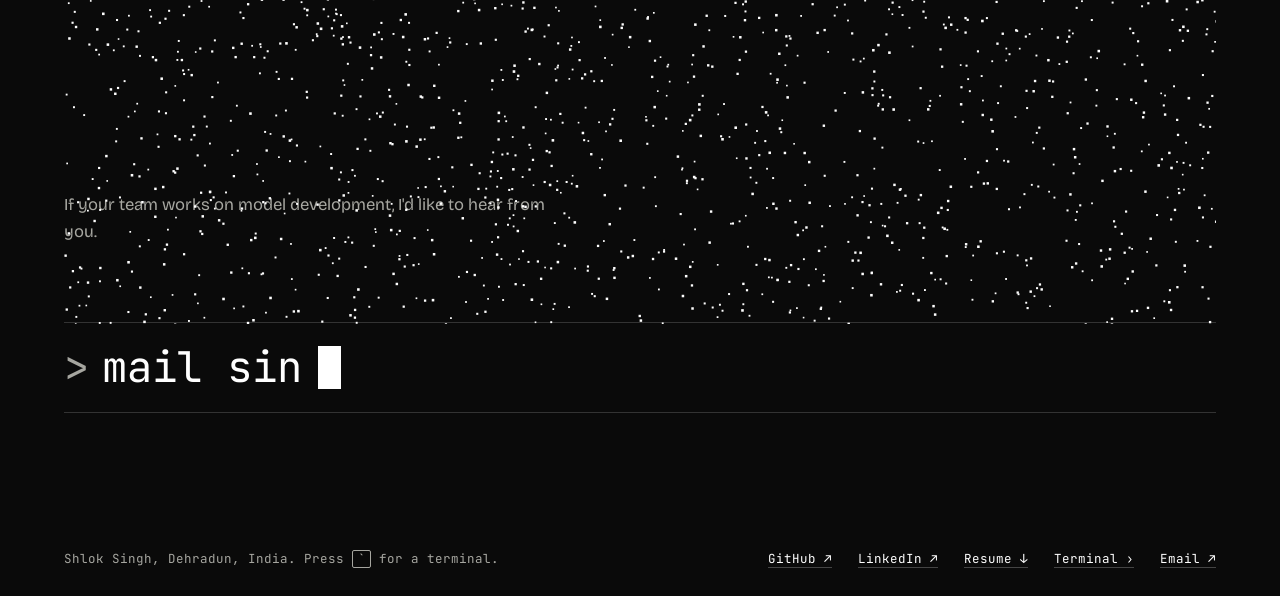
==== commit 61a3f6d3: "Restore the PitWall replay with a corrected, honest evaluation The feature-ordering leak is fixed in" ====
--- a/index.html
+++ b/index.html
@@ -97,8 +97,8 @@
             <p class="stack">XGBoost, FastAPI, FastF1, Raspberry Pi</p>
             <p><a class="live" href="https://pitwal.site">pitwal.site, live ↗</a></p>
           </div>
-          <div class="w-metrics">
-            <p class="note solo">Accuracy figures are paused while I re-run the evaluation after fixing a bug in the feature pipeline. The live dashboard is at pitwal.site.</p>
+          <div class="w-metrics" id="pw-metrics">
+            <p class="note solo">Evaluated race by race, against a starting-grid baseline. See the replay below.</p>
           </div>
         </li>
 
@@ -175,10 +175,19 @@
     <div class="wrap">
       <div class="sec-head">
         <h2 id="replay-title">PitWall, race by race</h2>
-      </div>
-      <p class="lead">Coming back with corrected numbers.</p>
-      <p class="note replay-fallback" id="replay-fallback">While checking PitWall's evaluation I found an ordering bug in its feature pipeline that let information from later races leak into earlier ones. I've paused every accuracy figure and the race-by-race replay until the corrected evaluation is ready. The live dashboard is at <a href="https://pitwal.site">pitwal.site</a>.</p>
+        <a class="quiet" href="#replay-method">How this is measured ↓</a>
+      </div>
+      <p class="lead">Scrub through the 2026 season and compare what the model predicted with what happened. Each race was predicted by a model that had only seen the races before it.</p>
+
       <div id="replay-app" class="replay" hidden></div>
+      <p class="note replay-fallback" id="replay-fallback">The race data isn't available right now. The live dashboard is at <a href="https://pitwal.site">pitwal.site</a>.</p>
+
+      <details class="method" id="replay-method">
+        <summary>How this is measured</summary>
+        <p>PitWall predicts every driver's finishing position, then ranks them. <strong>Podium accuracy</strong> counts how many of the real top three the model named, out of three per race (order doesn't matter). <strong>Winner accuracy</strong> counts races where its top pick won. <strong>Position error</strong> is the average gap between predicted and actual finishing position.</p>
+        <p>To keep the test honest, each race is scored by a model trained only on the races before it, the way PitWall would have run that weekend. As a yardstick, the replay also shows what you'd get by assuming the starting grid is the finishing order. That baseline is hard to beat, which is why it's shown next to every number.</p>
+        <p>While building this I found and fixed a bug in my own feature pipeline that let later races leak into earlier ones. The figures here are from the corrected pipeline.</p>
+      </details>
     </div>
   </section>
 
@@ -205,8 +214,8 @@
 
       <figure class="shot">
         <a href="https://pitwal.site" aria-label="Open the live PitWall dashboard, pitwal.site">
-          <img src="assets/pitwall.jpg" width="1440" height="500" loading="lazy"
-               alt="The PitWall dashboard in its light theme: the next Grand Prix, a countdown timer, and the weekend schedule.">
+          <img src="assets/pitwall.jpg" width="1440" height="880" loading="lazy"
+               alt="The PitWall dashboard in its light theme: the next Grand Prix with a countdown and weekend schedule, then the model's walk-forward accuracy shown next to a starting-grid baseline.">
         </a>
         <figcaption class="note">What the Pi serves: the live dashboard at pitwal.site, captured 22 November 2026.</figcaption>
       </figure>
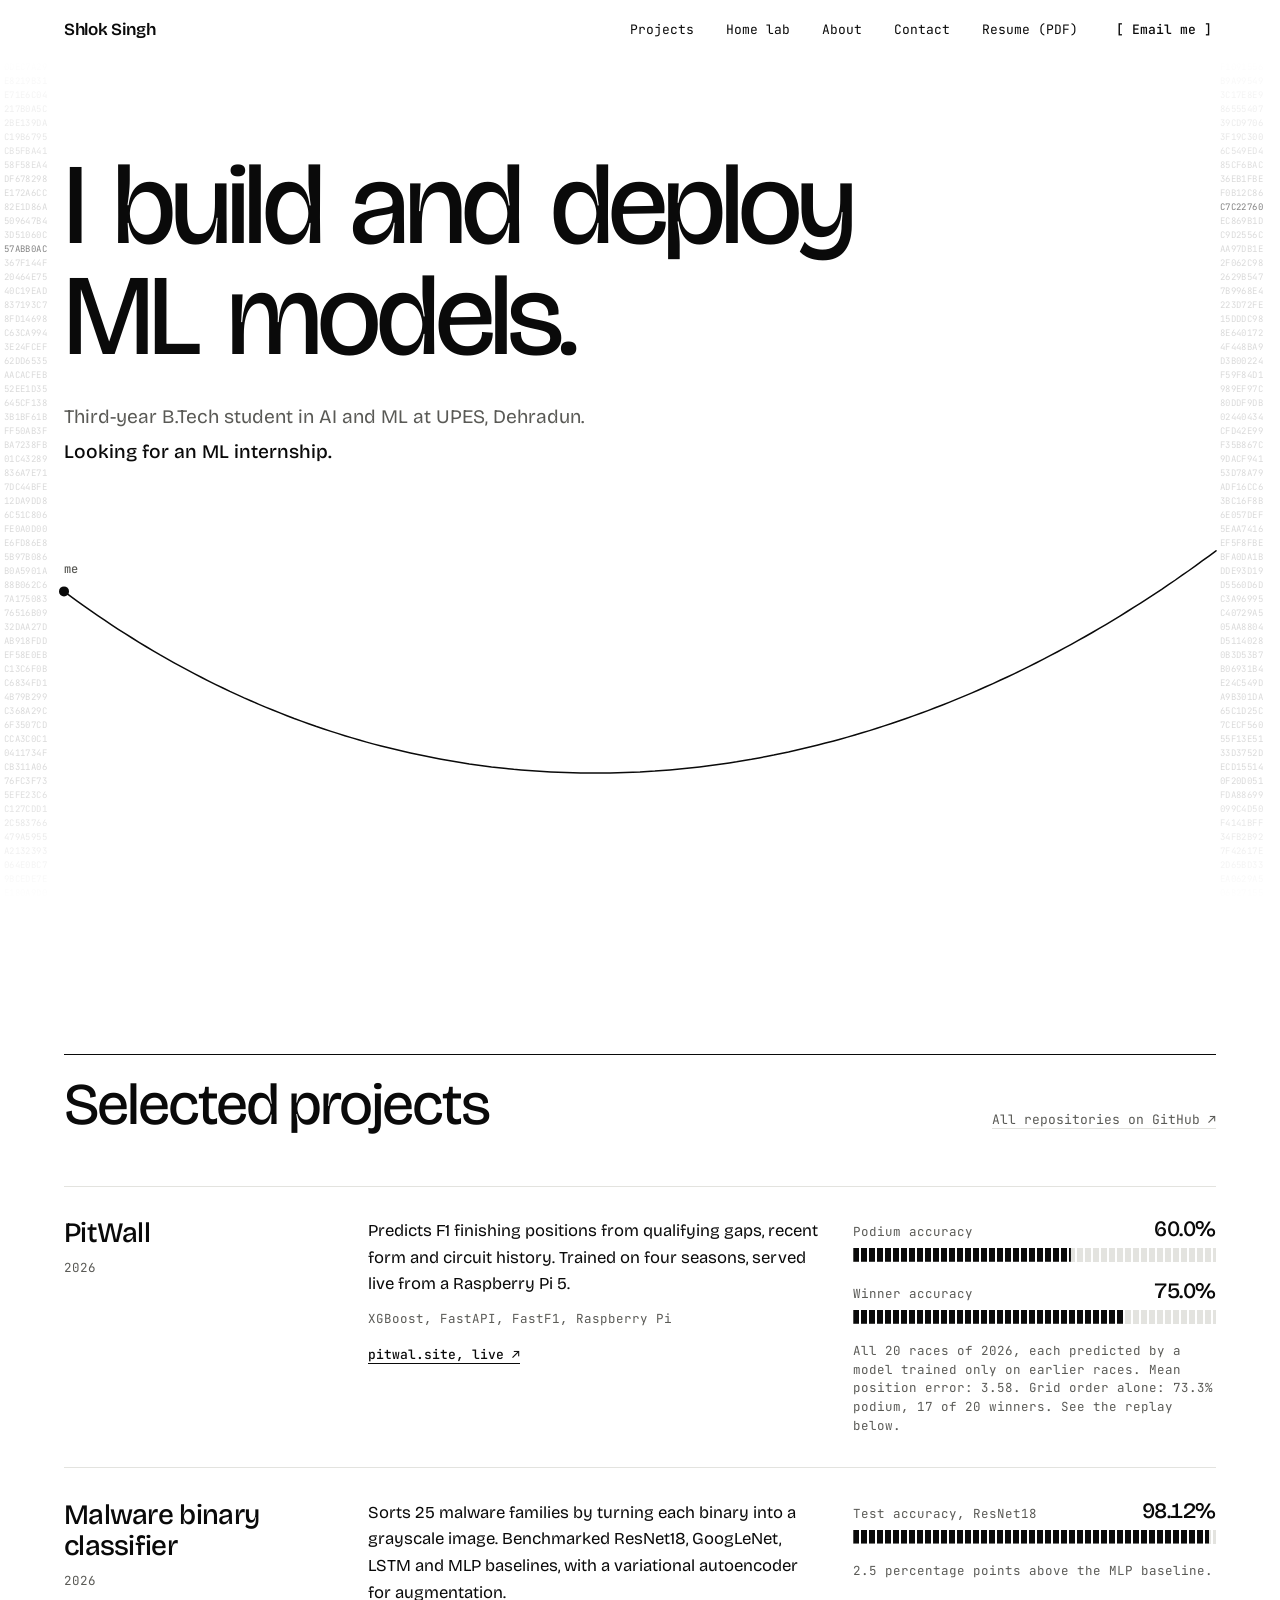
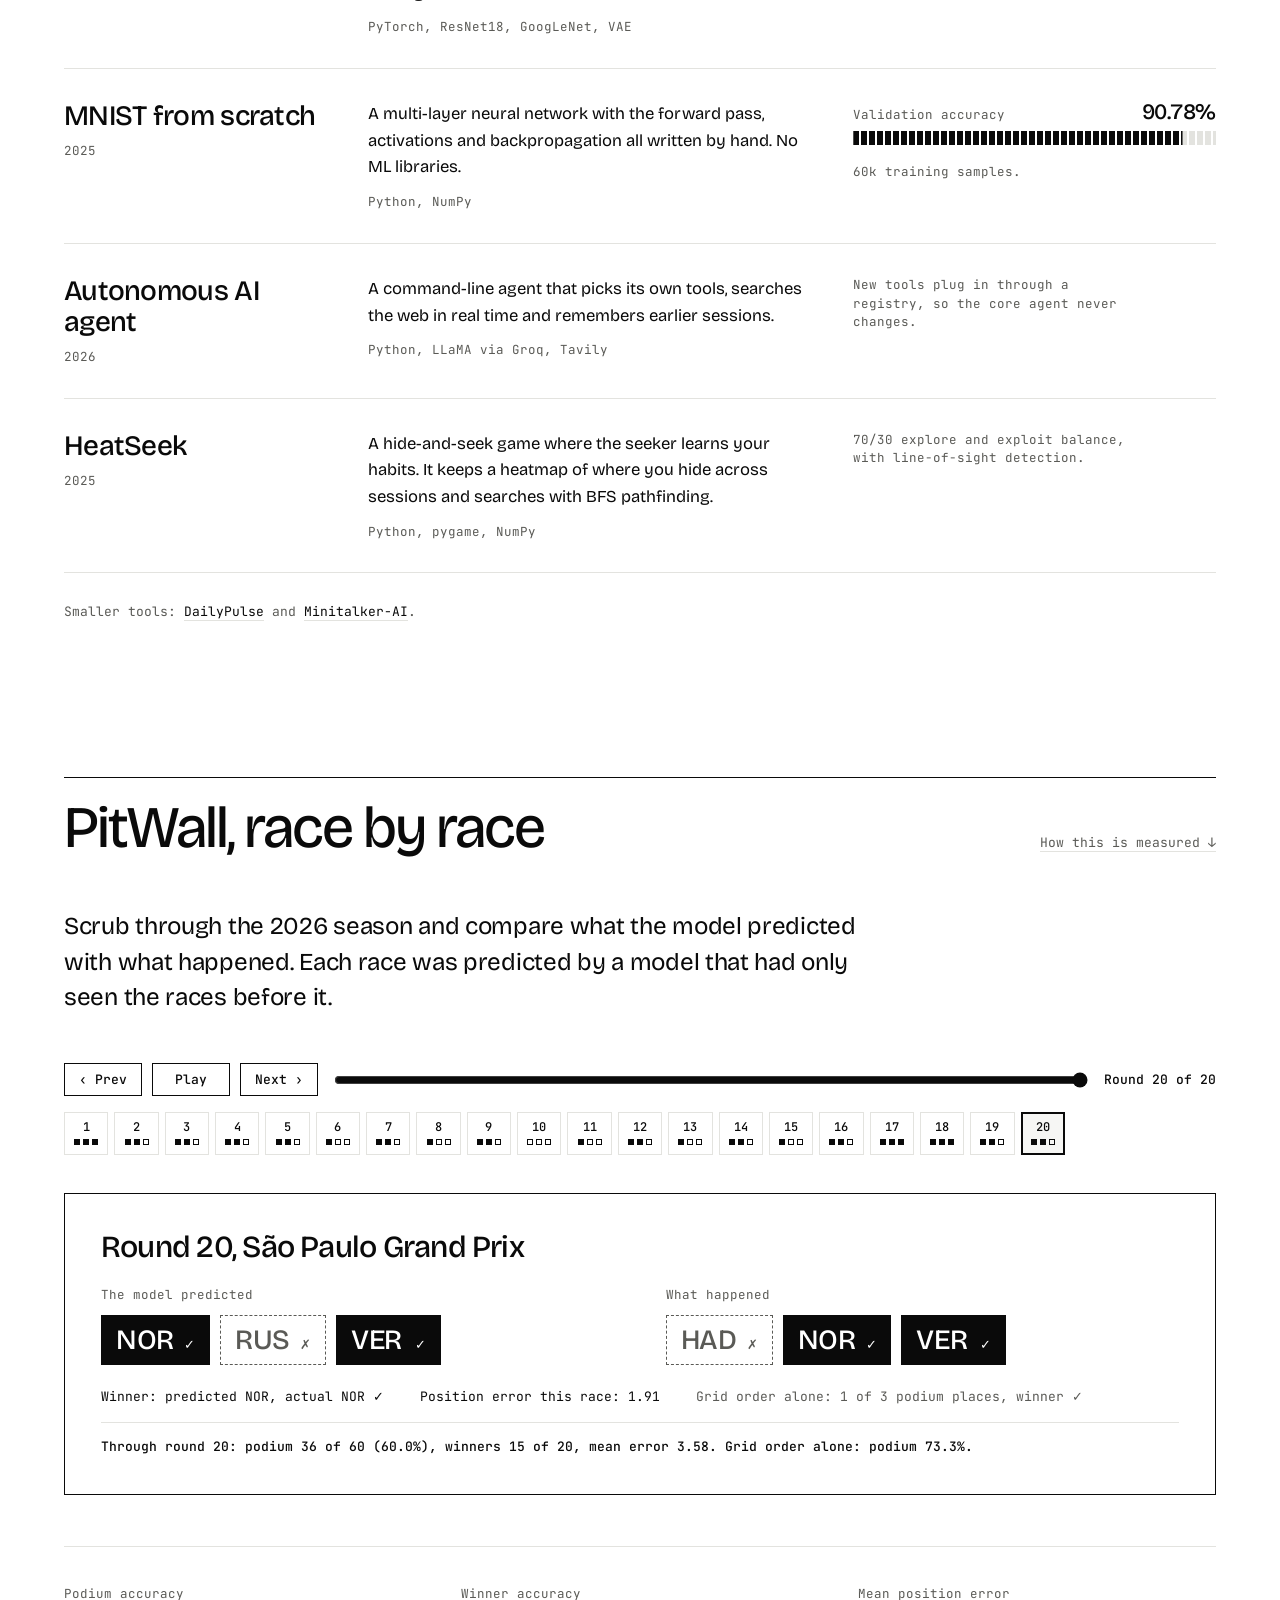
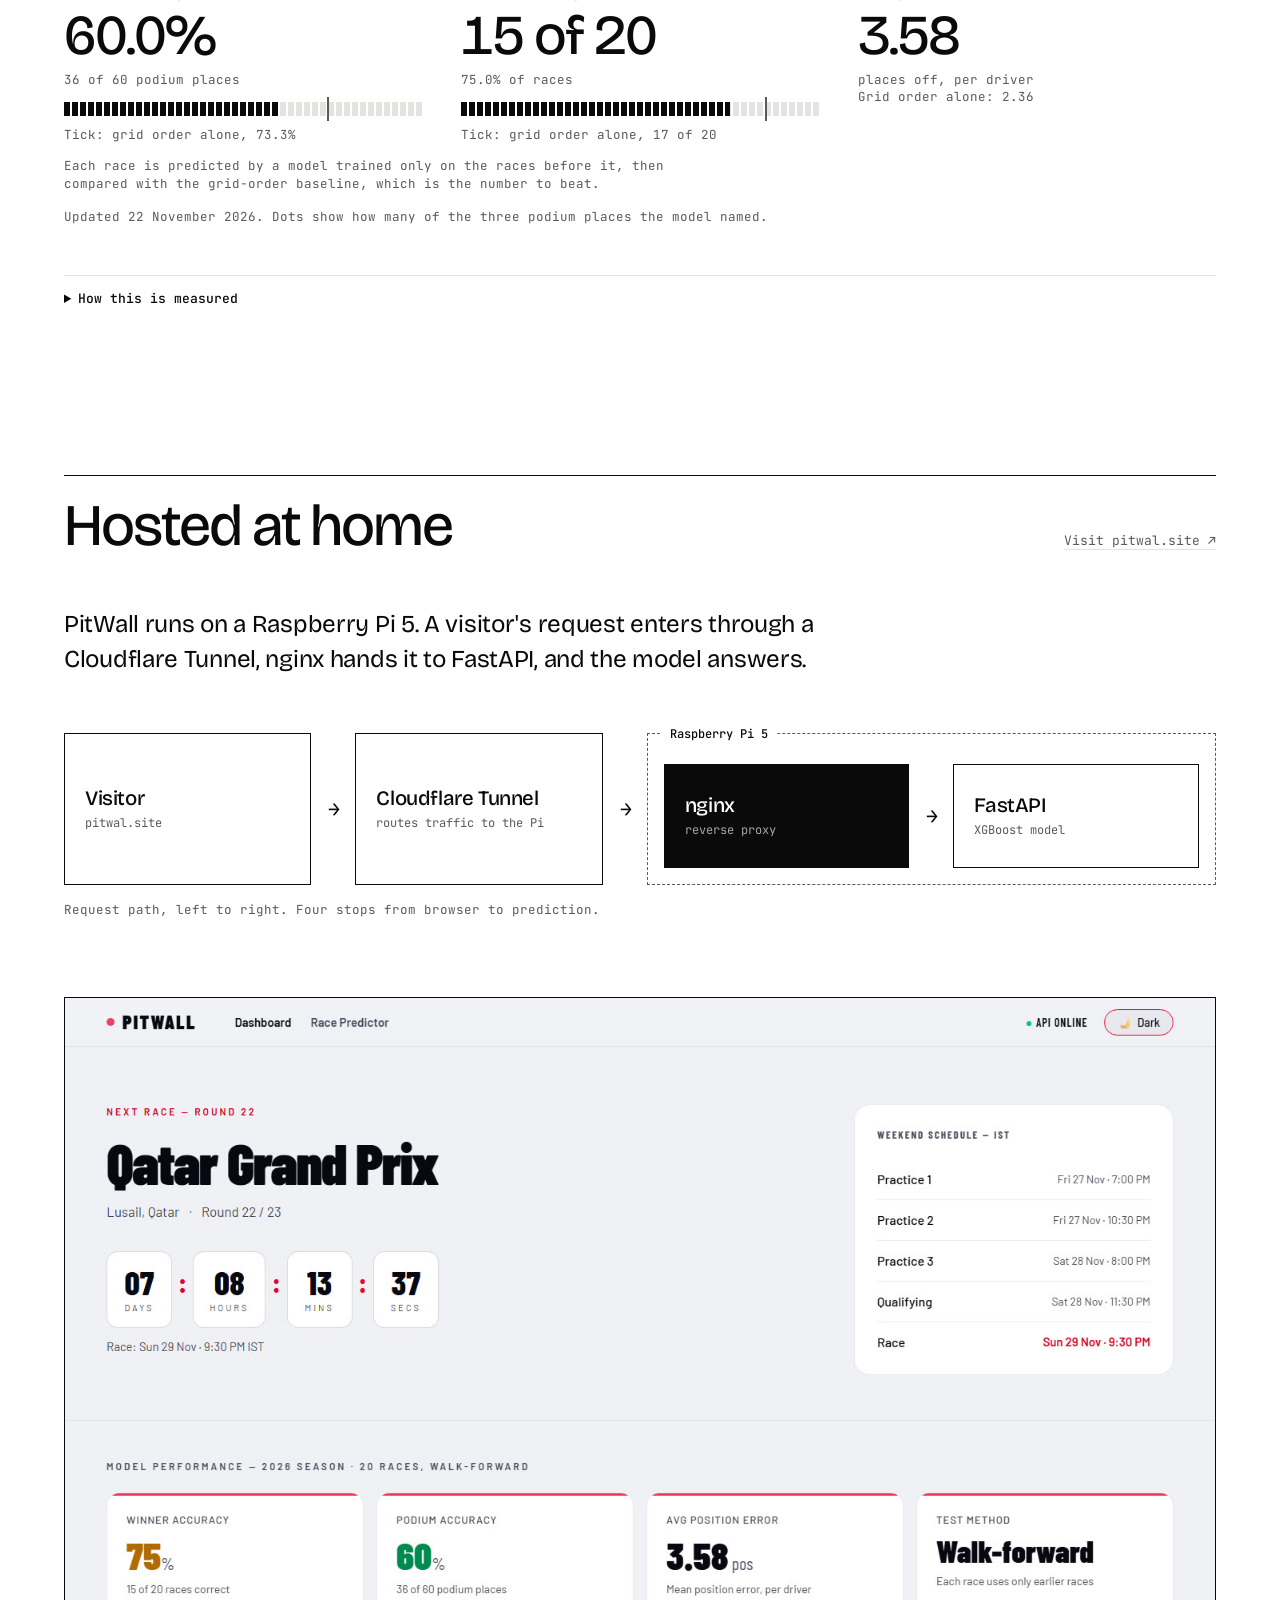
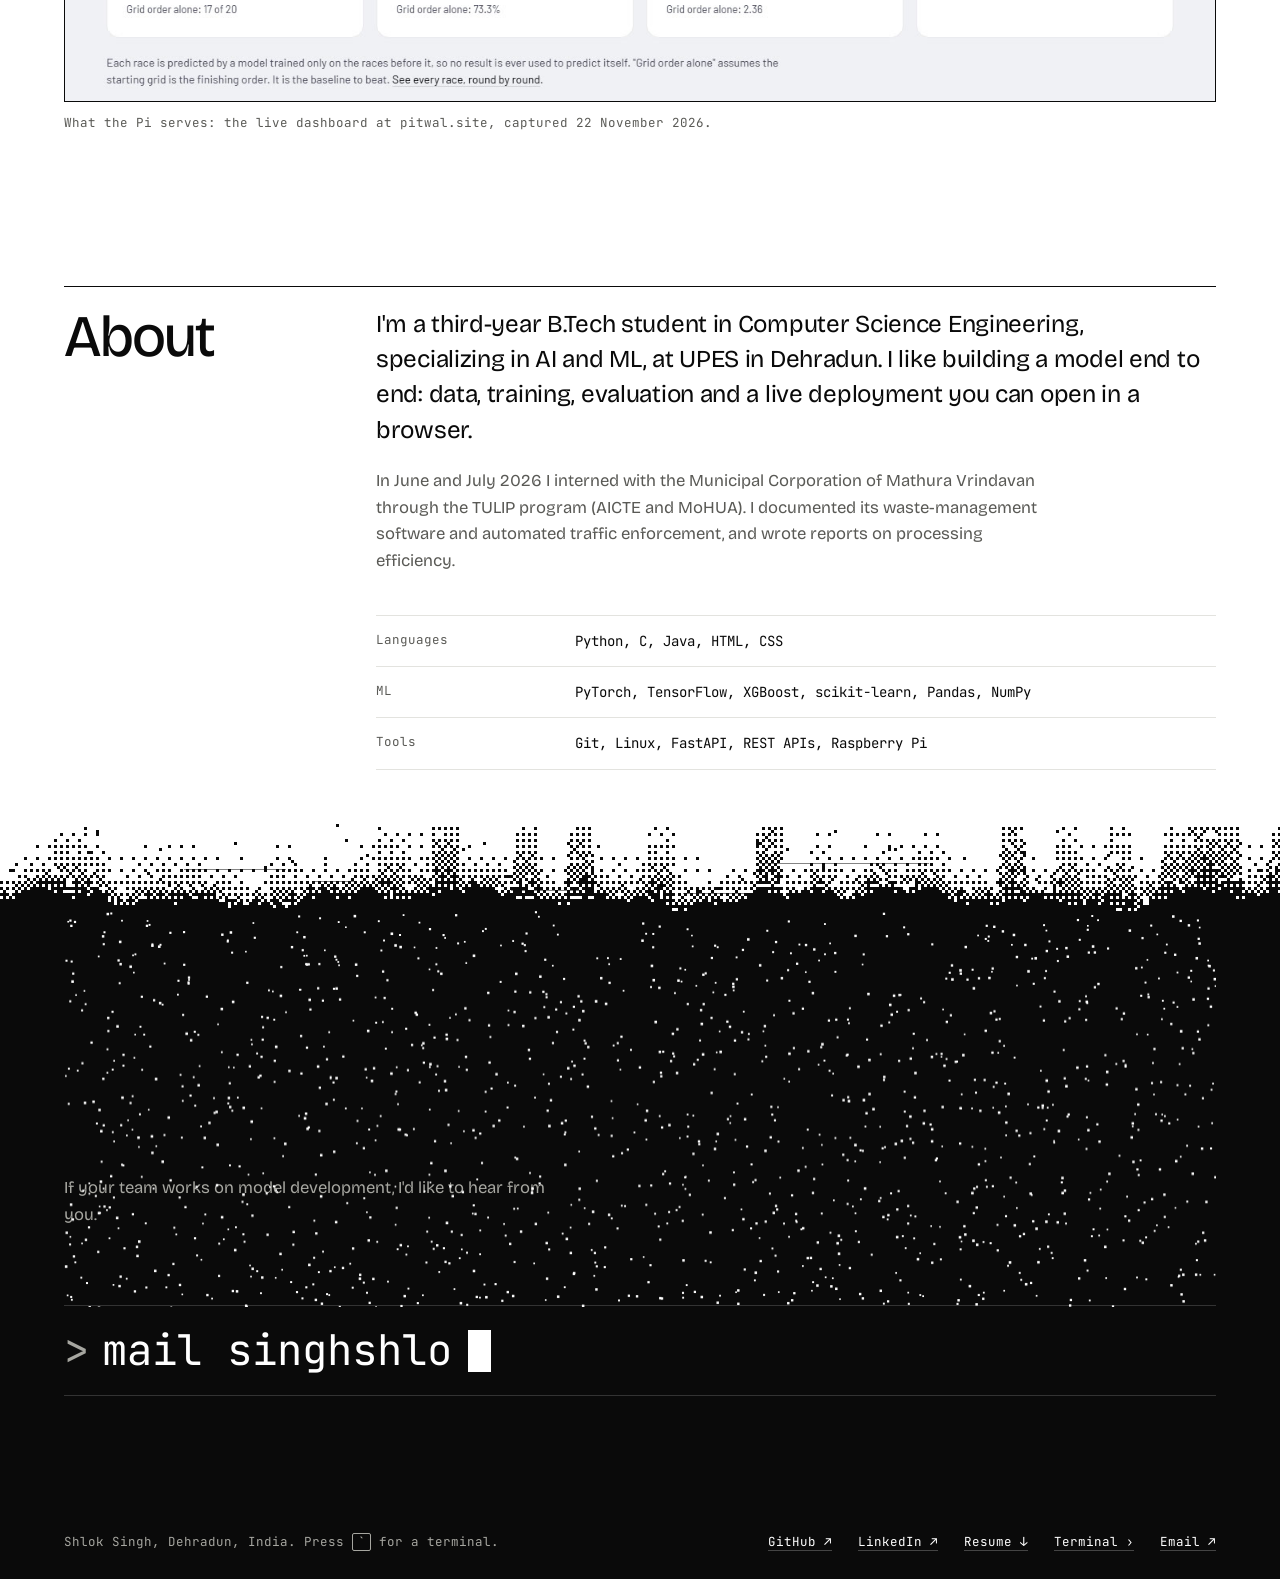
==== commit 45e1f737: "Add dithered torn edge above the contact band Canvas-drawn ordered-dither edge where the page turns " ====
--- a/index.html
+++ b/index.html
@@ -269,5 +269,6 @@
 <script src="js/terminal.js"></script>
 <script src="js/sweep.js"></script>
 <script src="js/hexstrip.js"></script>
+<script src="js/edge.js"></script>
 </body>
 </html>
--- a/css/style.css
+++ b/css/style.css
@@ -241,7 +241,11 @@
 .skills dd { font: 400 14px/1.6 var(--mono); }
 
 /* ---------- Contact band ---------- */
-.band { background: var(--ink); color: var(--paper); padding-top: clamp(72px, 11vw, 150px); }
+.band { position: relative; background: var(--ink); color: var(--paper); padding-top: clamp(72px, 11vw, 150px); }
+/* the dithered edge sits in the paper above the band; #about reserves room so it never covers text */
+.edge { position: absolute; left: 0; bottom: 100%; width: 100%; pointer-events: none; image-rendering: pixelated; }
+#about { padding-bottom: 150px; }
+@media (max-width: 699px) { #about { padding-bottom: 96px; } }
 .band h2 { font-size: clamp(34px, 7.4vw, 170px); letter-spacing: -.04em; }
 .band-sub { margin-top: 18px; color: var(--dim); max-width: 44ch; }
 /* ---------- Profiler card ---------- */
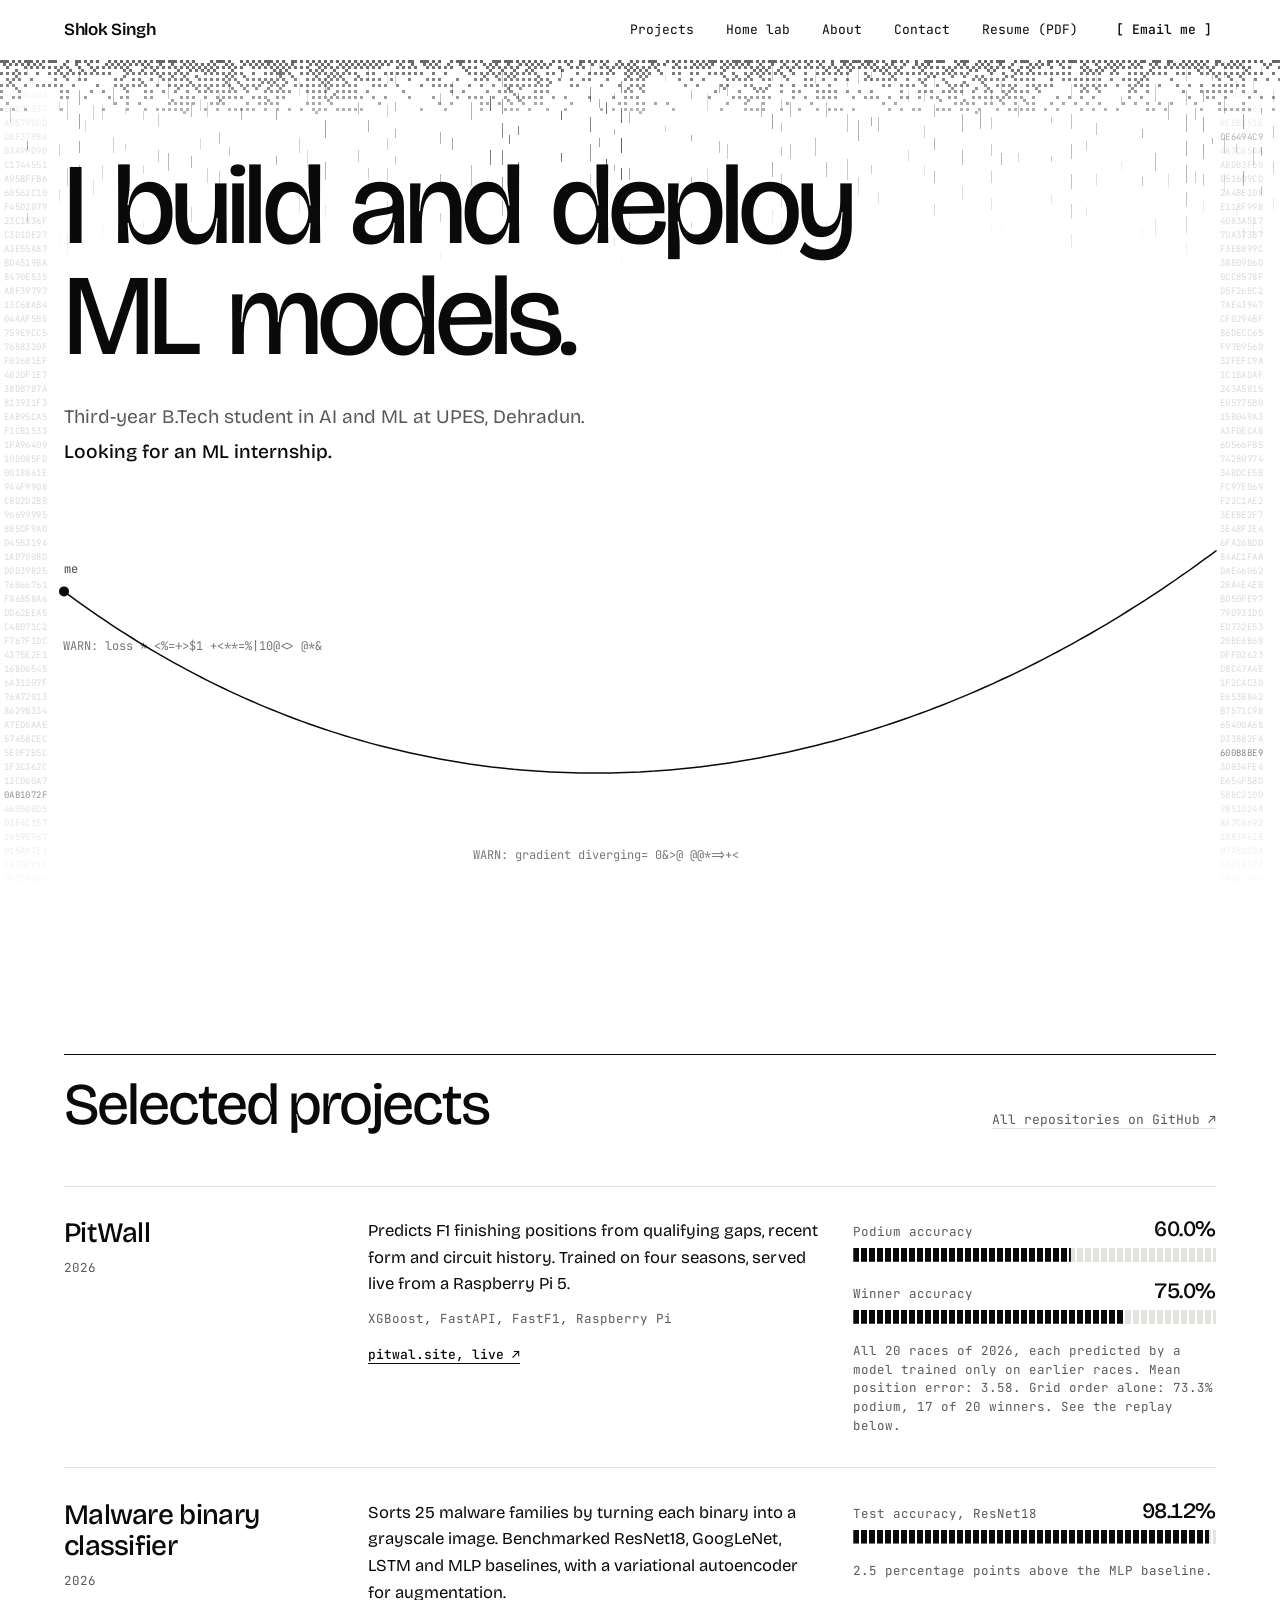
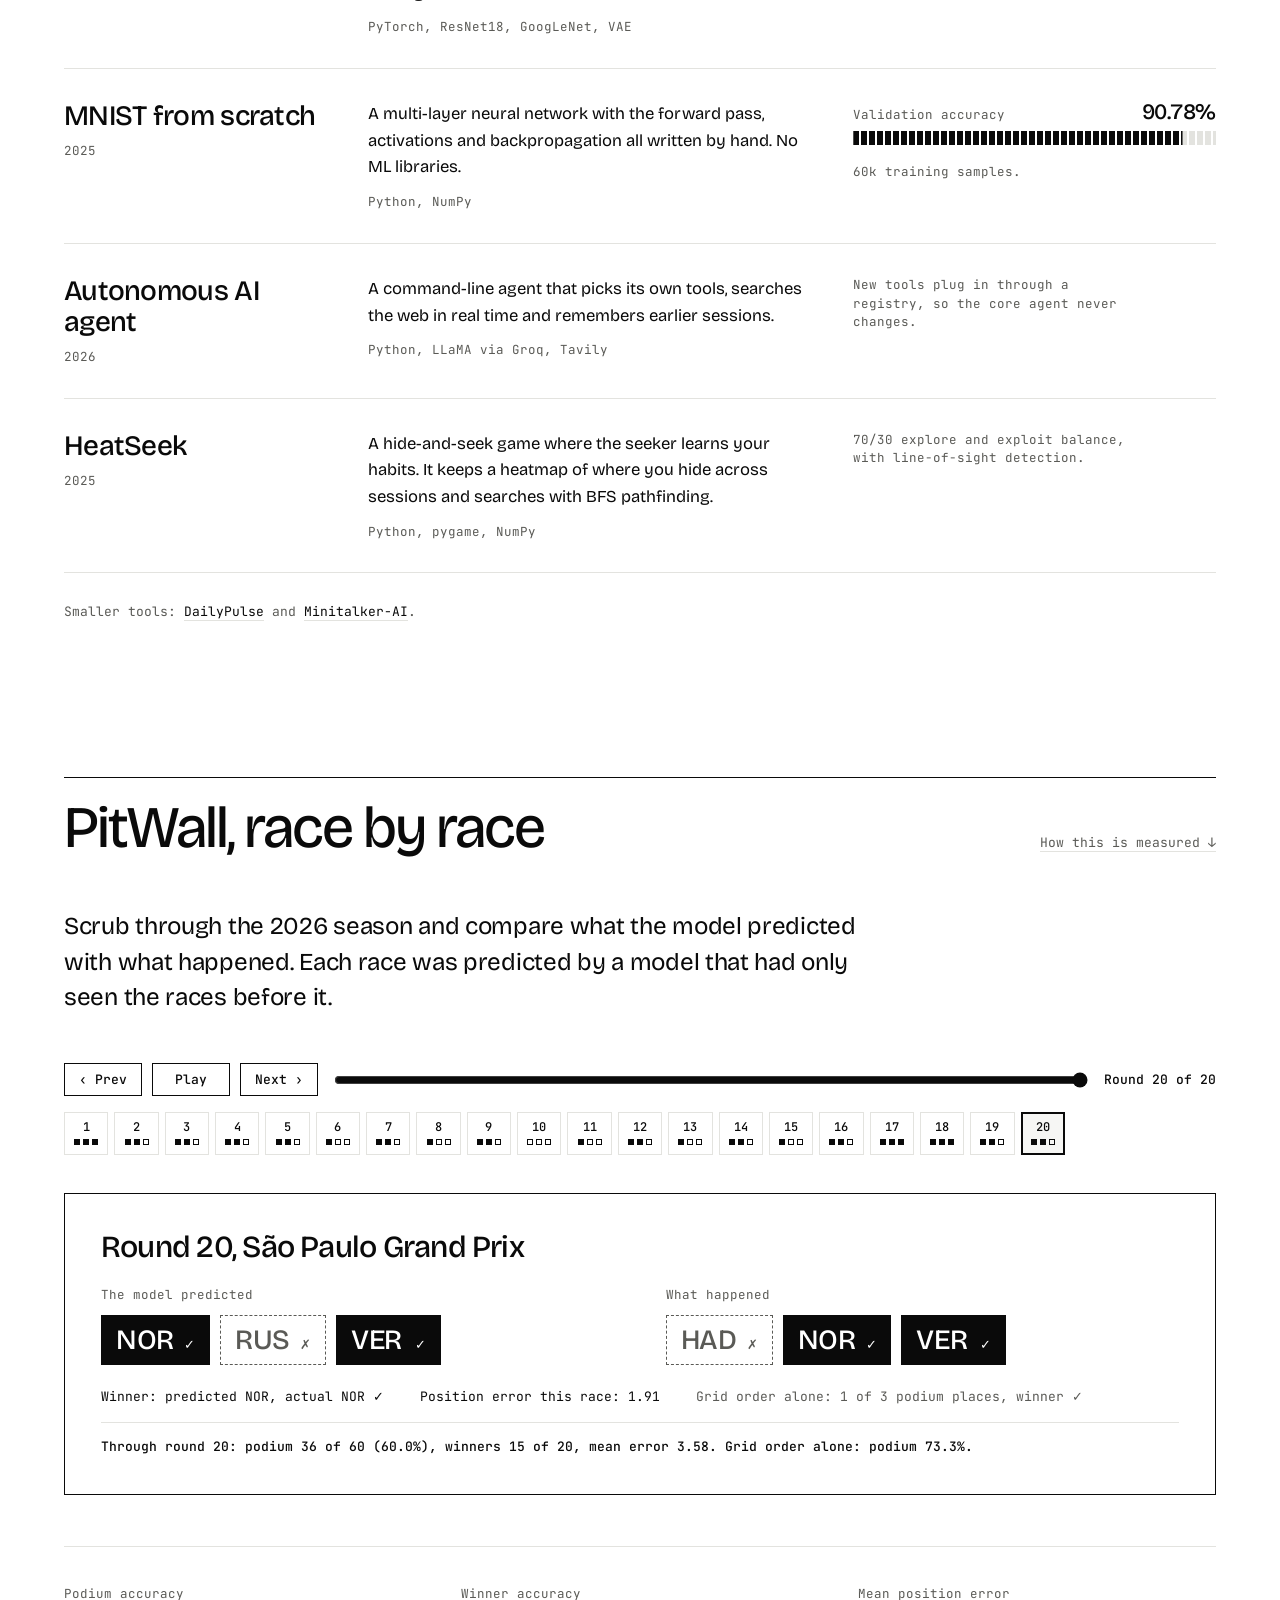
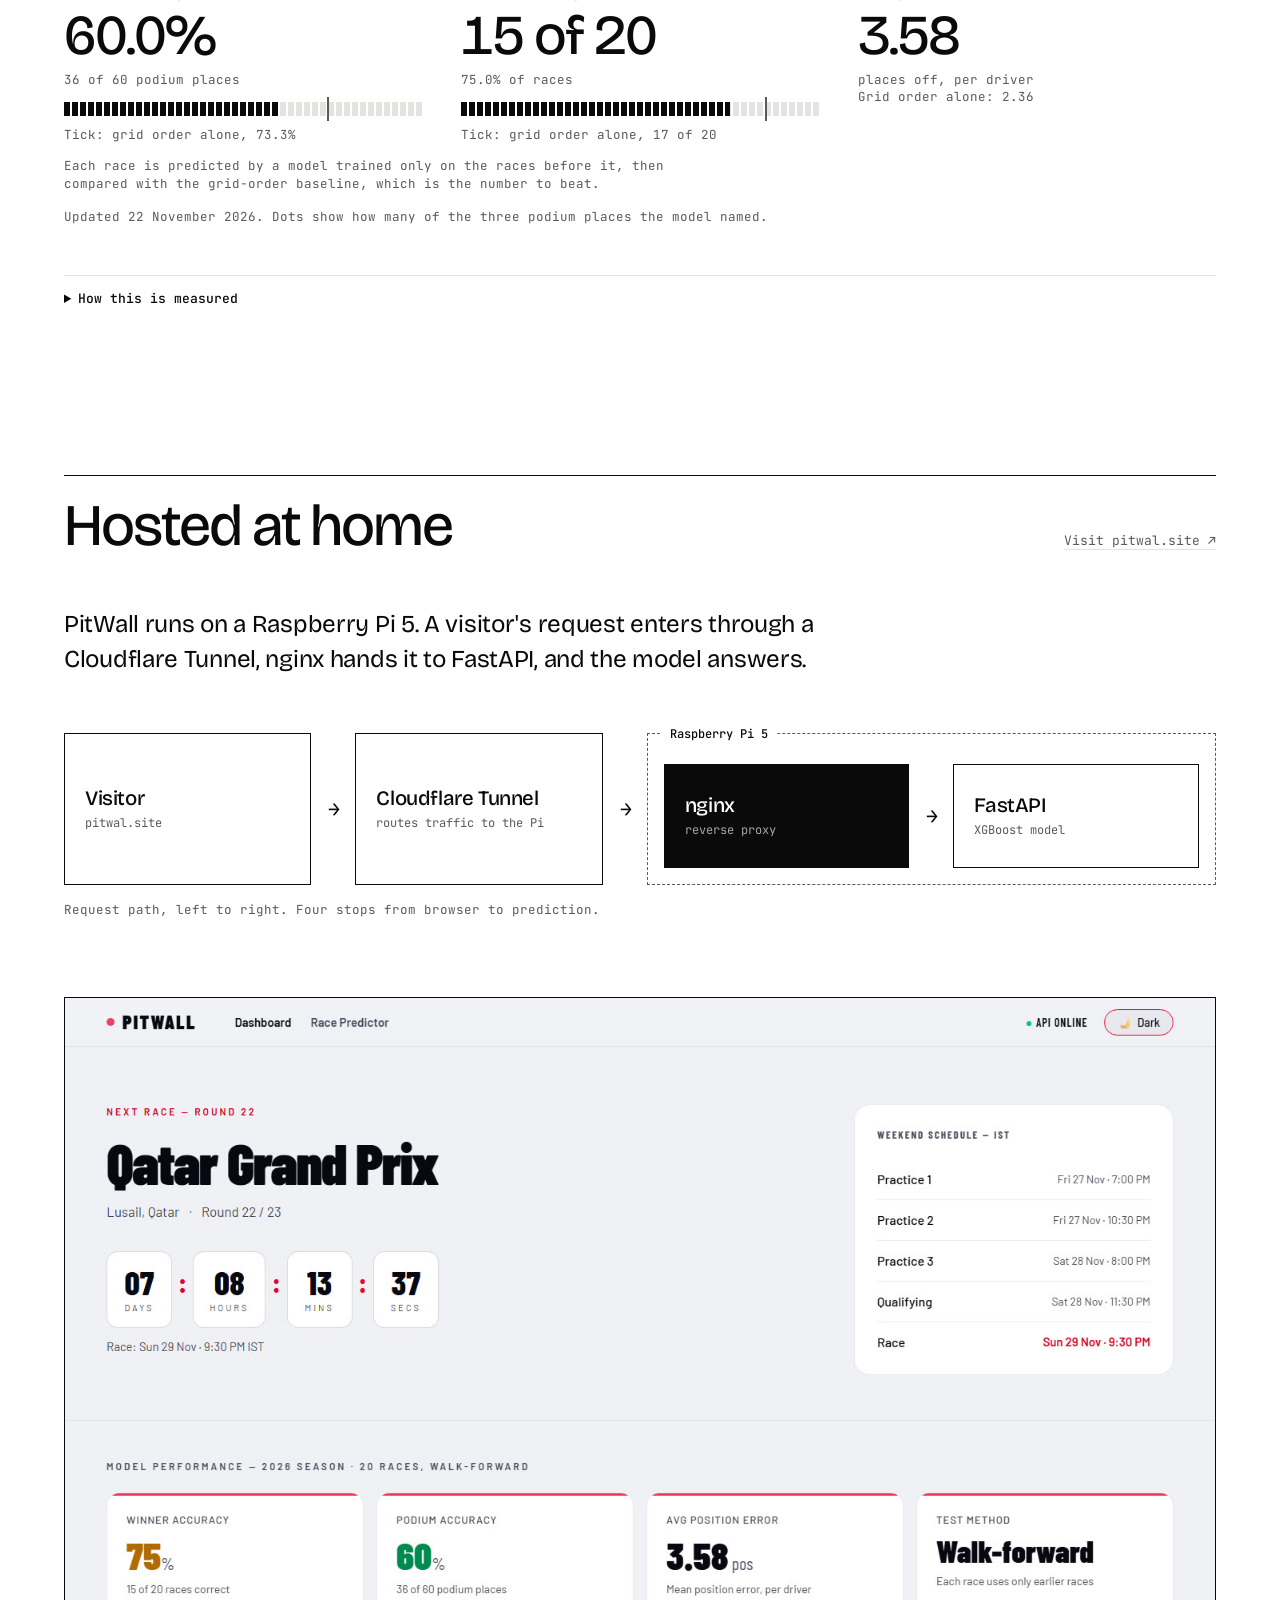
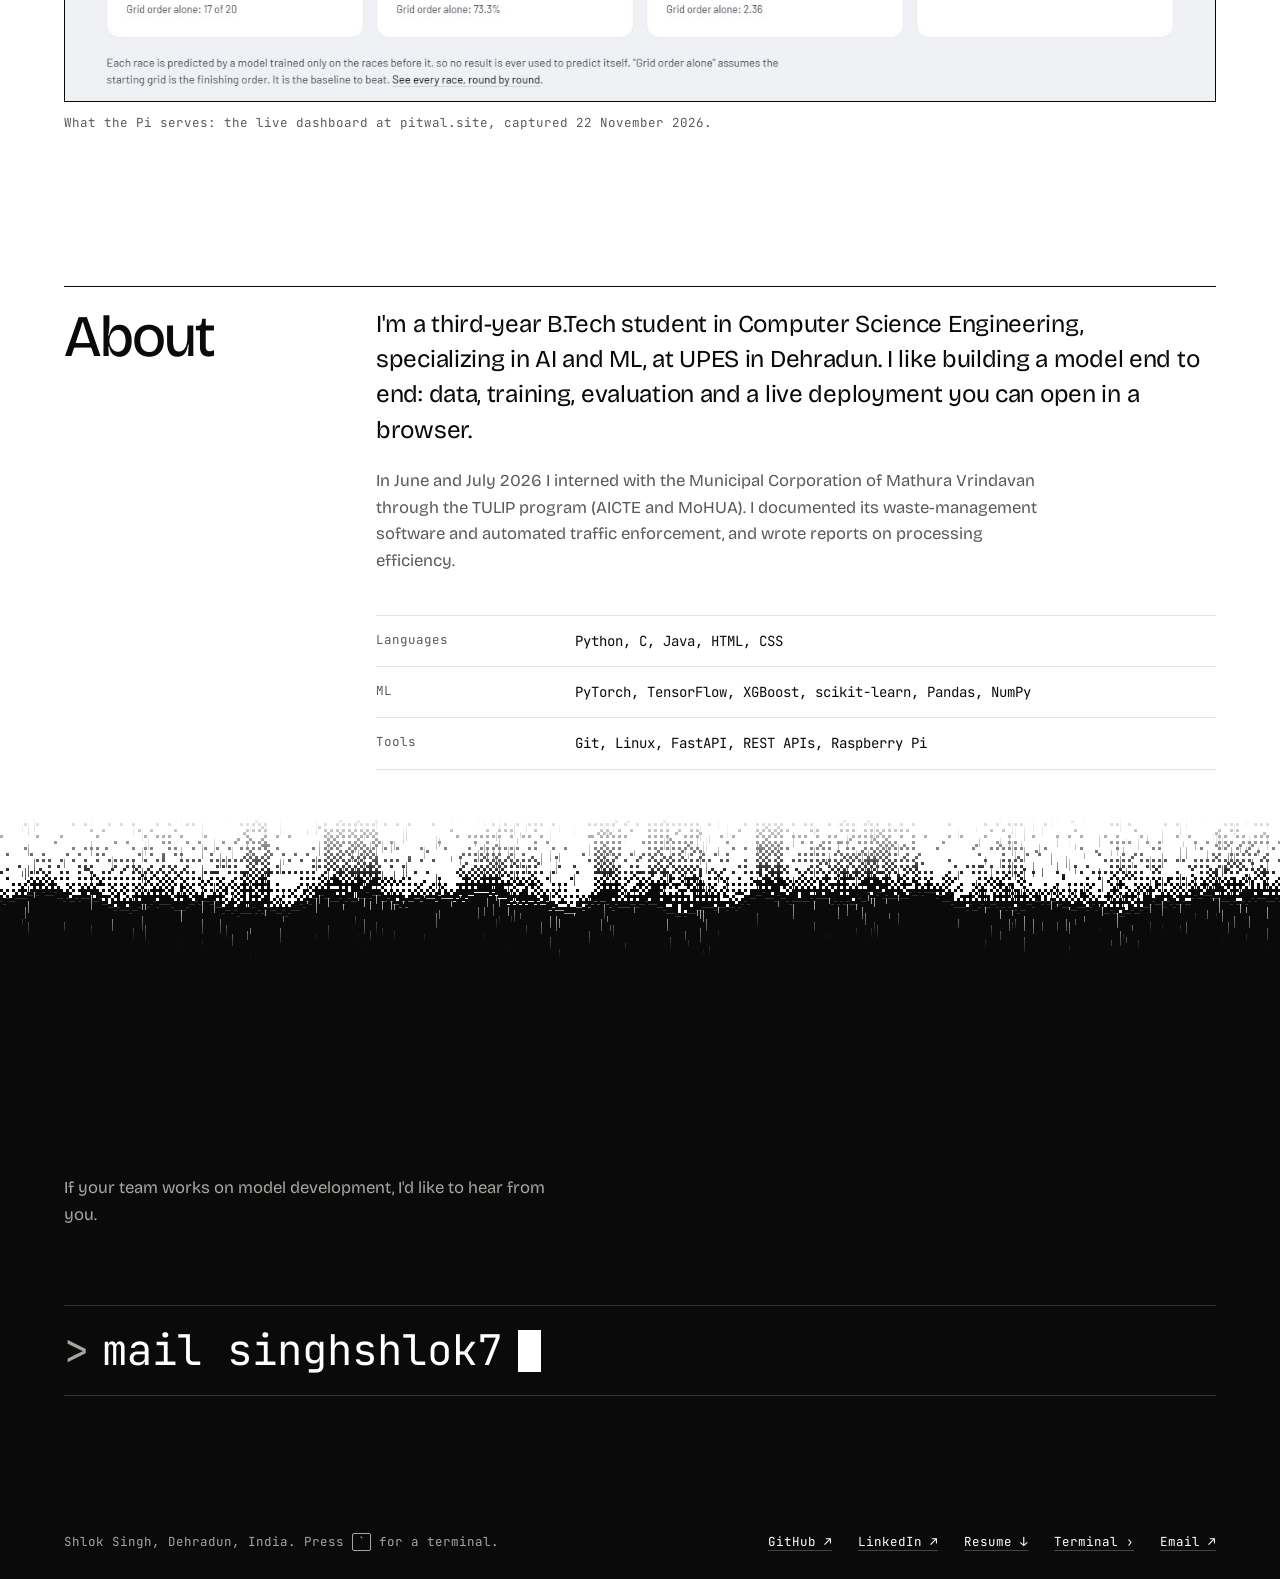
==== commit 435d5471: "Blackwall edge, top corruption, error lines and headline takeover - edge.js: black-and-white dither " ====
--- a/index.html
+++ b/index.html
@@ -270,5 +270,6 @@
 <script src="js/sweep.js"></script>
 <script src="js/hexstrip.js"></script>
 <script src="js/edge.js"></script>
+<script src="js/glitch.js"></script>
 </body>
 </html>
--- a/css/style.css
+++ b/css/style.css
@@ -374,3 +374,27 @@
 @media (max-width: 360px) {
   .display { font-size: 38px; }
 }
+
+/* ---------- Glitch layer: top corruption, error lines, headline takeover (js/glitch.js) ---------- */
+.topfall { position: absolute; left: 0; top: var(--nav); width: 100%; pointer-events: none; z-index: 1; }
+.errs { position: absolute; z-index: 3; left: 0; width: 100%; pointer-events: none; font: 400 12px/22px var(--mono); }
+.errs-band { top: 0; bottom: 0; color: #fff; }
+.errs-hero { top: 0; color: var(--ink); }
+.errs span { position: absolute; display: block; height: 22px; white-space: nowrap; opacity: 0; }
+.display { position: relative; }
+.tko-layer { display: none; position: absolute; left: 0; top: 0; }
+.tko-layer span { display: block; white-space: nowrap; text-shadow: 4px 0 0 rgba(10, 10, 10, .28), -3px 0 0 rgba(10, 10, 10, .18); }
+.tko .ln { visibility: hidden; }
+.tko .tko-layer { display: block; animation: tko .09s steps(1) infinite; }
+.tko.tko-read .tko-layer { animation: tko-calm 1.1s steps(1) infinite; }
+@keyframes tko {
+  0% { transform: translate(0, 0) skewX(0); }
+  33% { transform: translate(-7px, 1px) skewX(-4deg); }
+  66% { transform: translate(6px, -1px) skewX(3deg); }
+}
+@keyframes tko-calm {                       /* steady enough to read, with the odd twitch */
+  0%, 38%, 44%, 80%, 100% { transform: none; }
+  40% { transform: translate(-4px, 0) skewX(-2deg); }
+  42% { transform: translate(3px, 1px); }
+  82% { transform: translate(5px, 0) skewX(2deg); }
+}
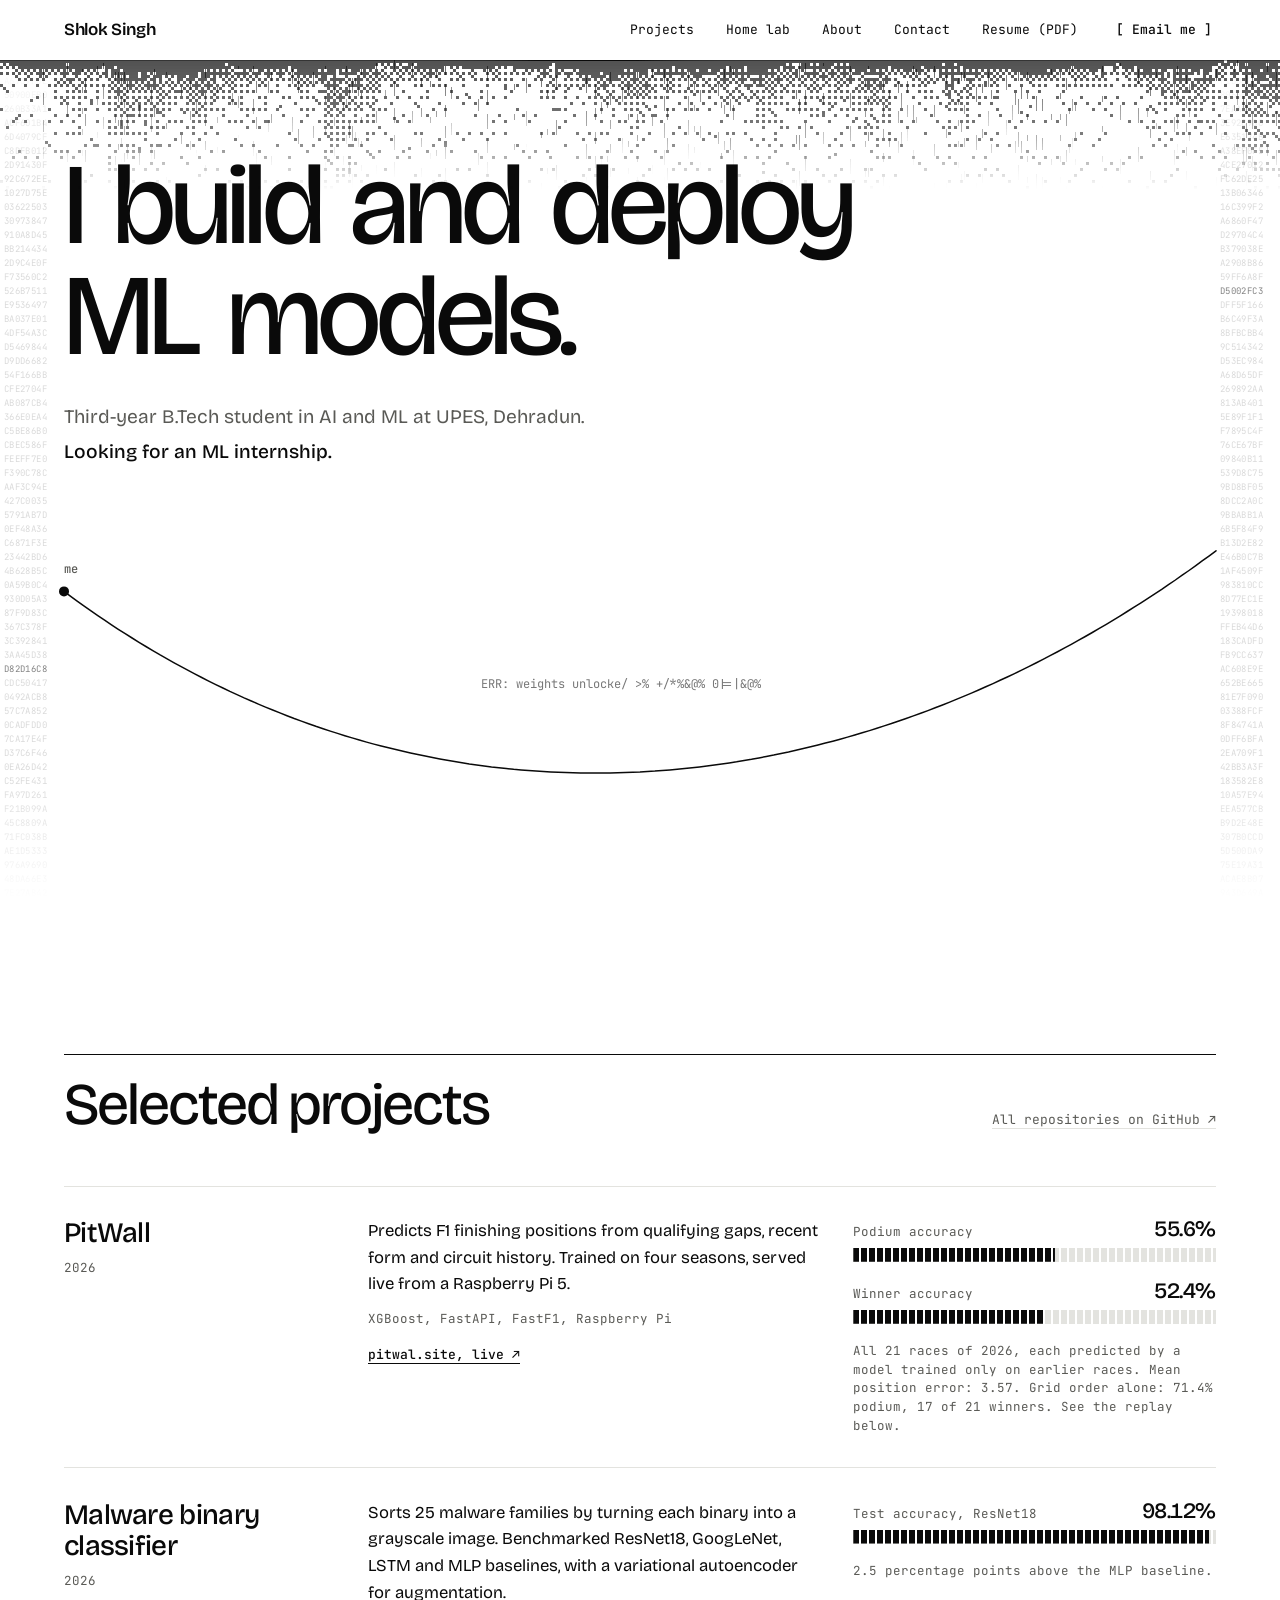
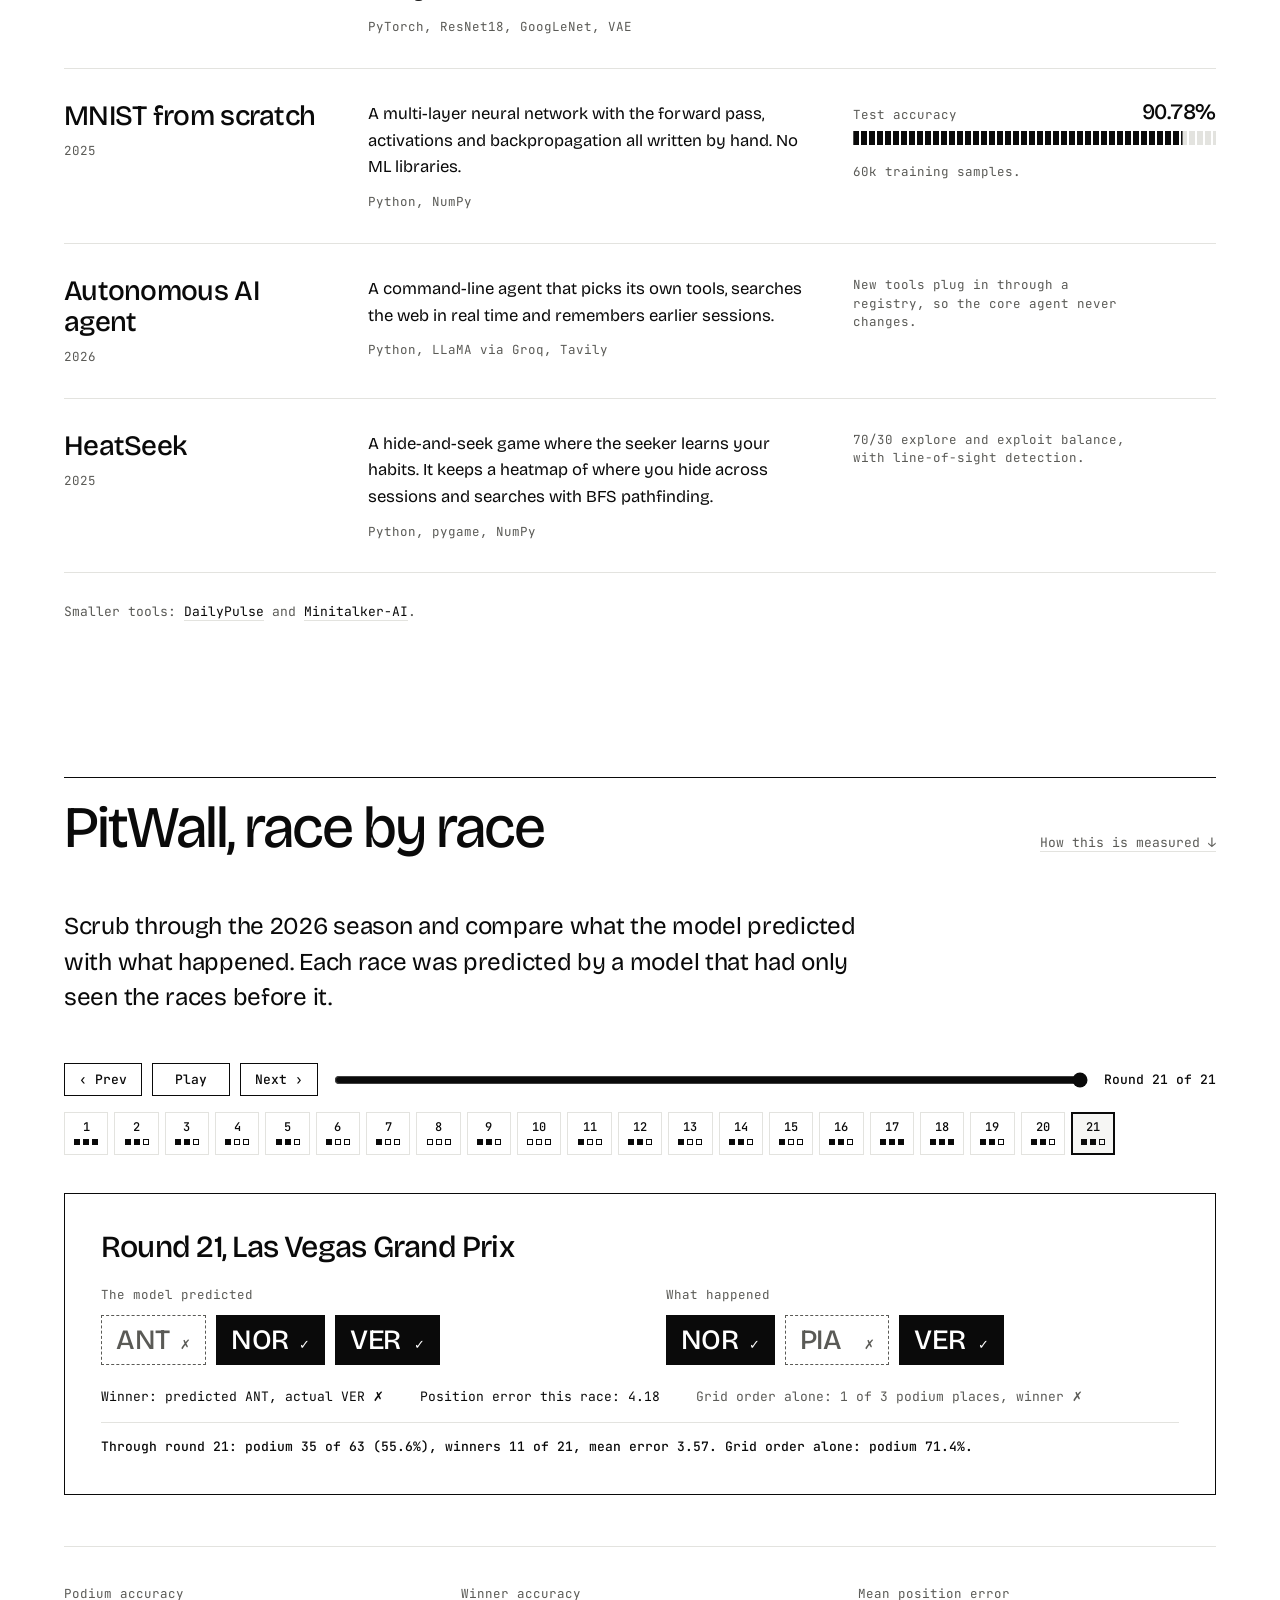
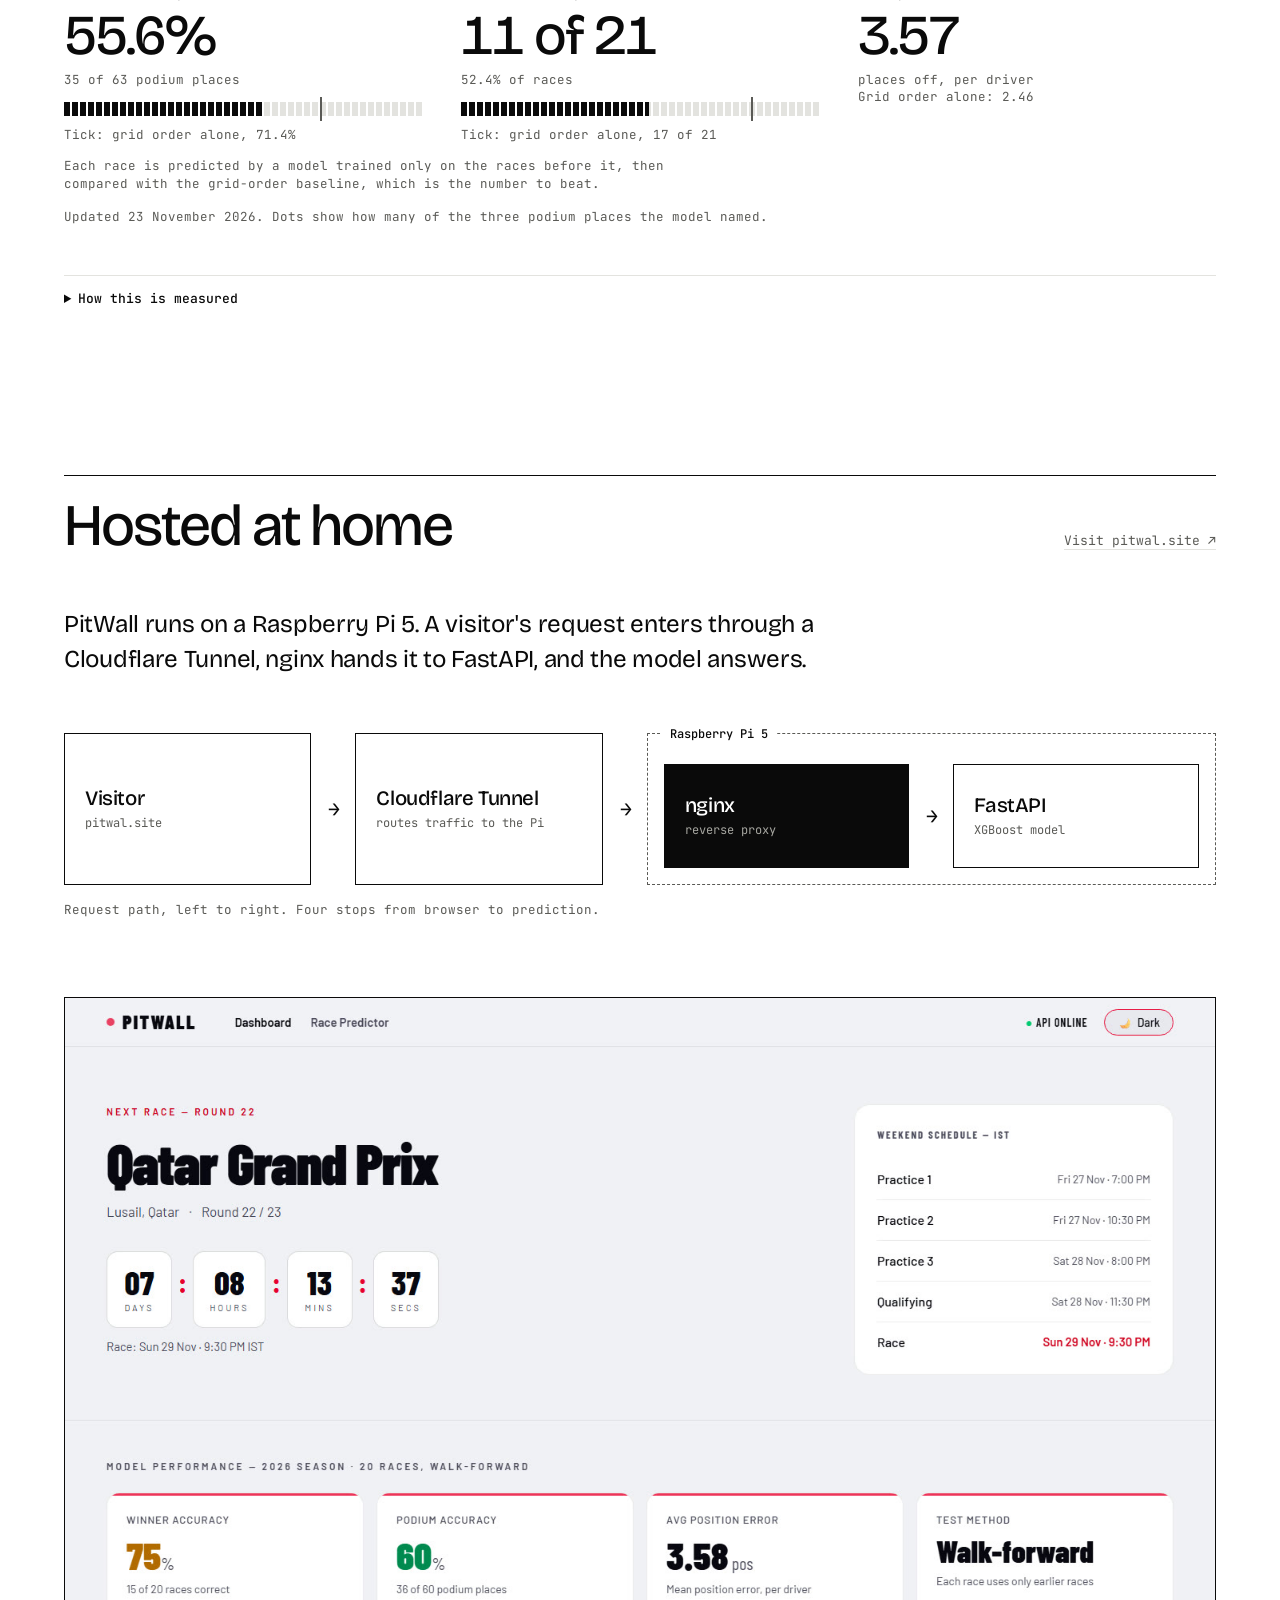
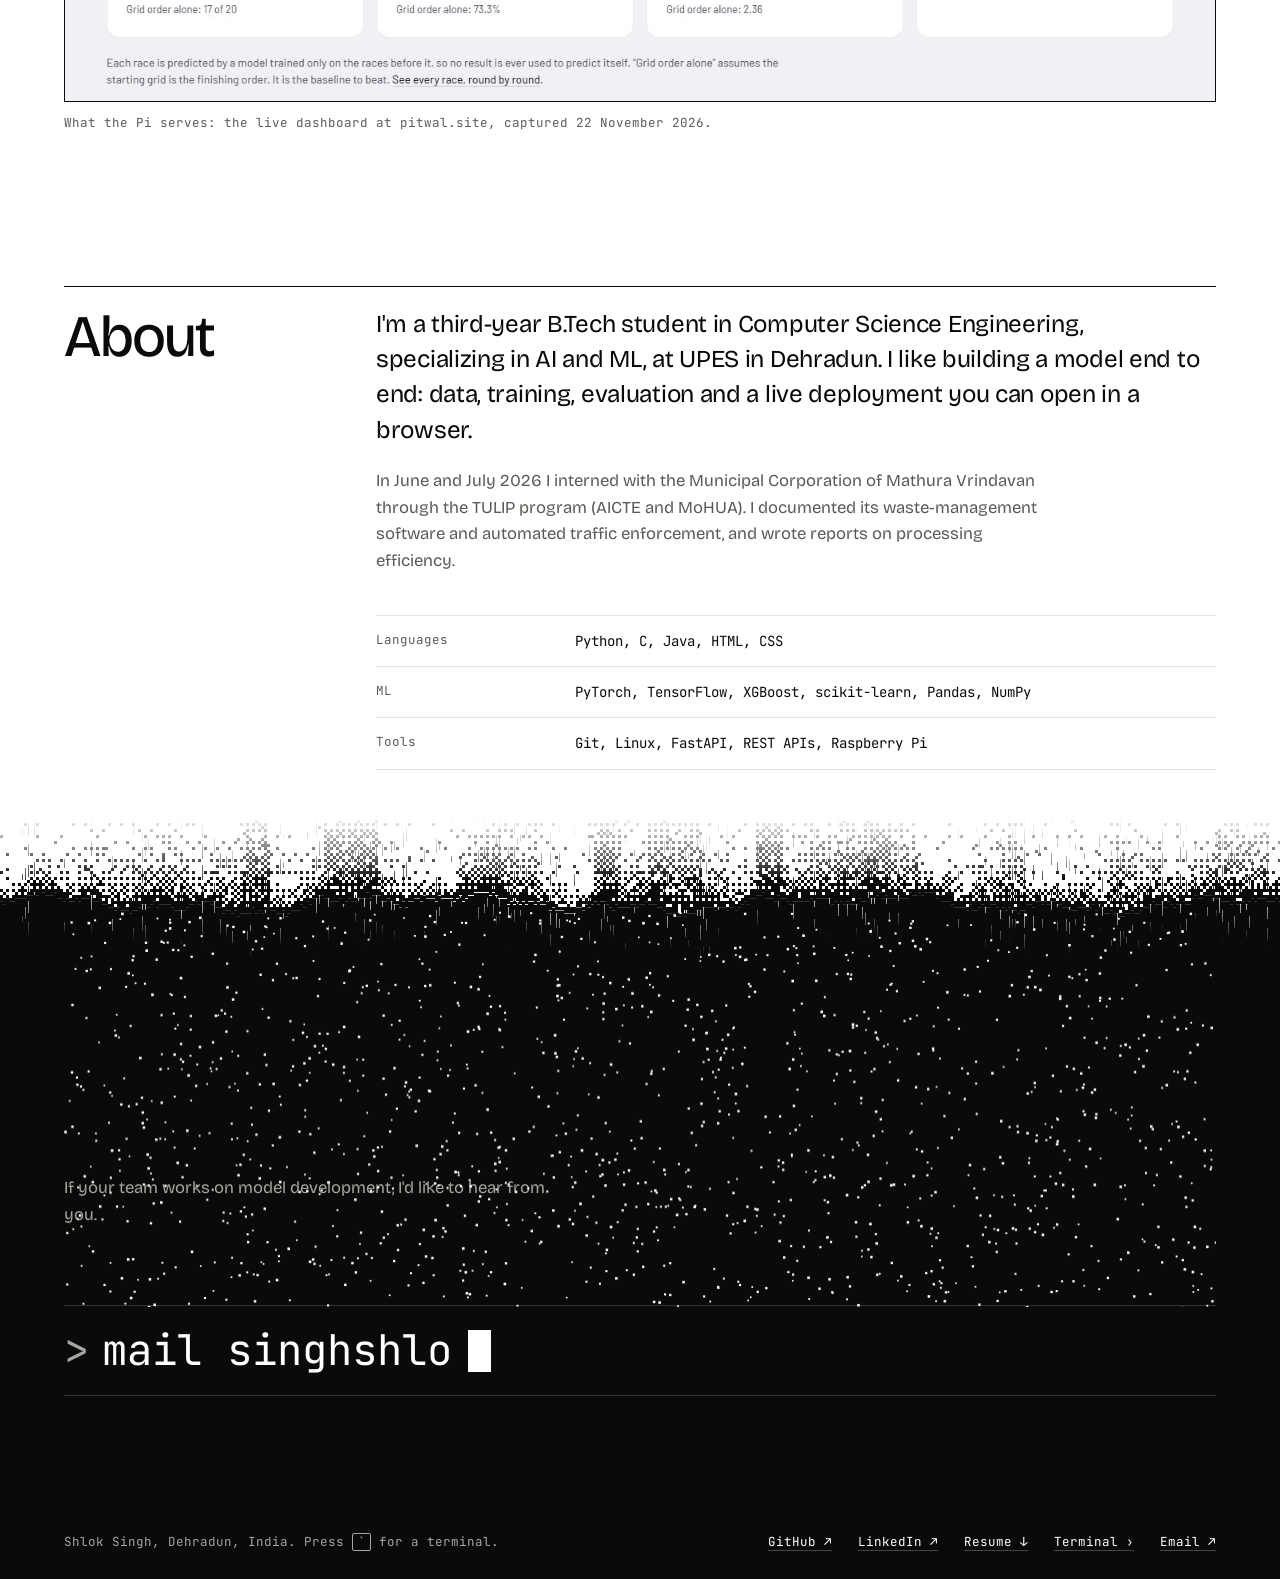
==== commit 0879558f: "Label MNIST 90.78% as test accuracy (measured on the 10k held-out test set)" ====
--- a/index.html
+++ b/index.html
@@ -120,7 +120,7 @@
           </div>
         </li>
 
-        <li class="work-row" data-profile="built with: Python, NumPy only|by hand: forward pass, backprop|data: 60k samples|result: 90.78% validation accuracy">
+        <li class="work-row" data-profile="built with: Python, NumPy only|by hand: forward pass, backprop|data: 60k samples|result: 90.78% test accuracy">
           <div class="w-name">
             <h3><a class="stretch" href="https://github.com/ShlokisAFK/MNIST-Digit-Classifier">MNIST from scratch</a></h3>
             <p class="meta">2025</p>
@@ -131,8 +131,8 @@
           </div>
           <div class="w-metrics">
             <div class="metric">
-              <div class="m-top"><span>Validation accuracy</span><span class="m-val"><b data-count="90.78" data-dec="2">90.78</b>%</span></div>
-              <div class="bar" role="img" aria-label="Validation accuracy 90.78 percent"><i style="--v:90.78%"></i></div>
+              <div class="m-top"><span>Test accuracy</span><span class="m-val"><b data-count="90.78" data-dec="2">90.78</b>%</span></div>
+              <div class="bar" role="img" aria-label="Test accuracy 90.78 percent"><i style="--v:90.78%"></i></div>
             </div>
             <p class="note">60k training samples.</p>
           </div>
